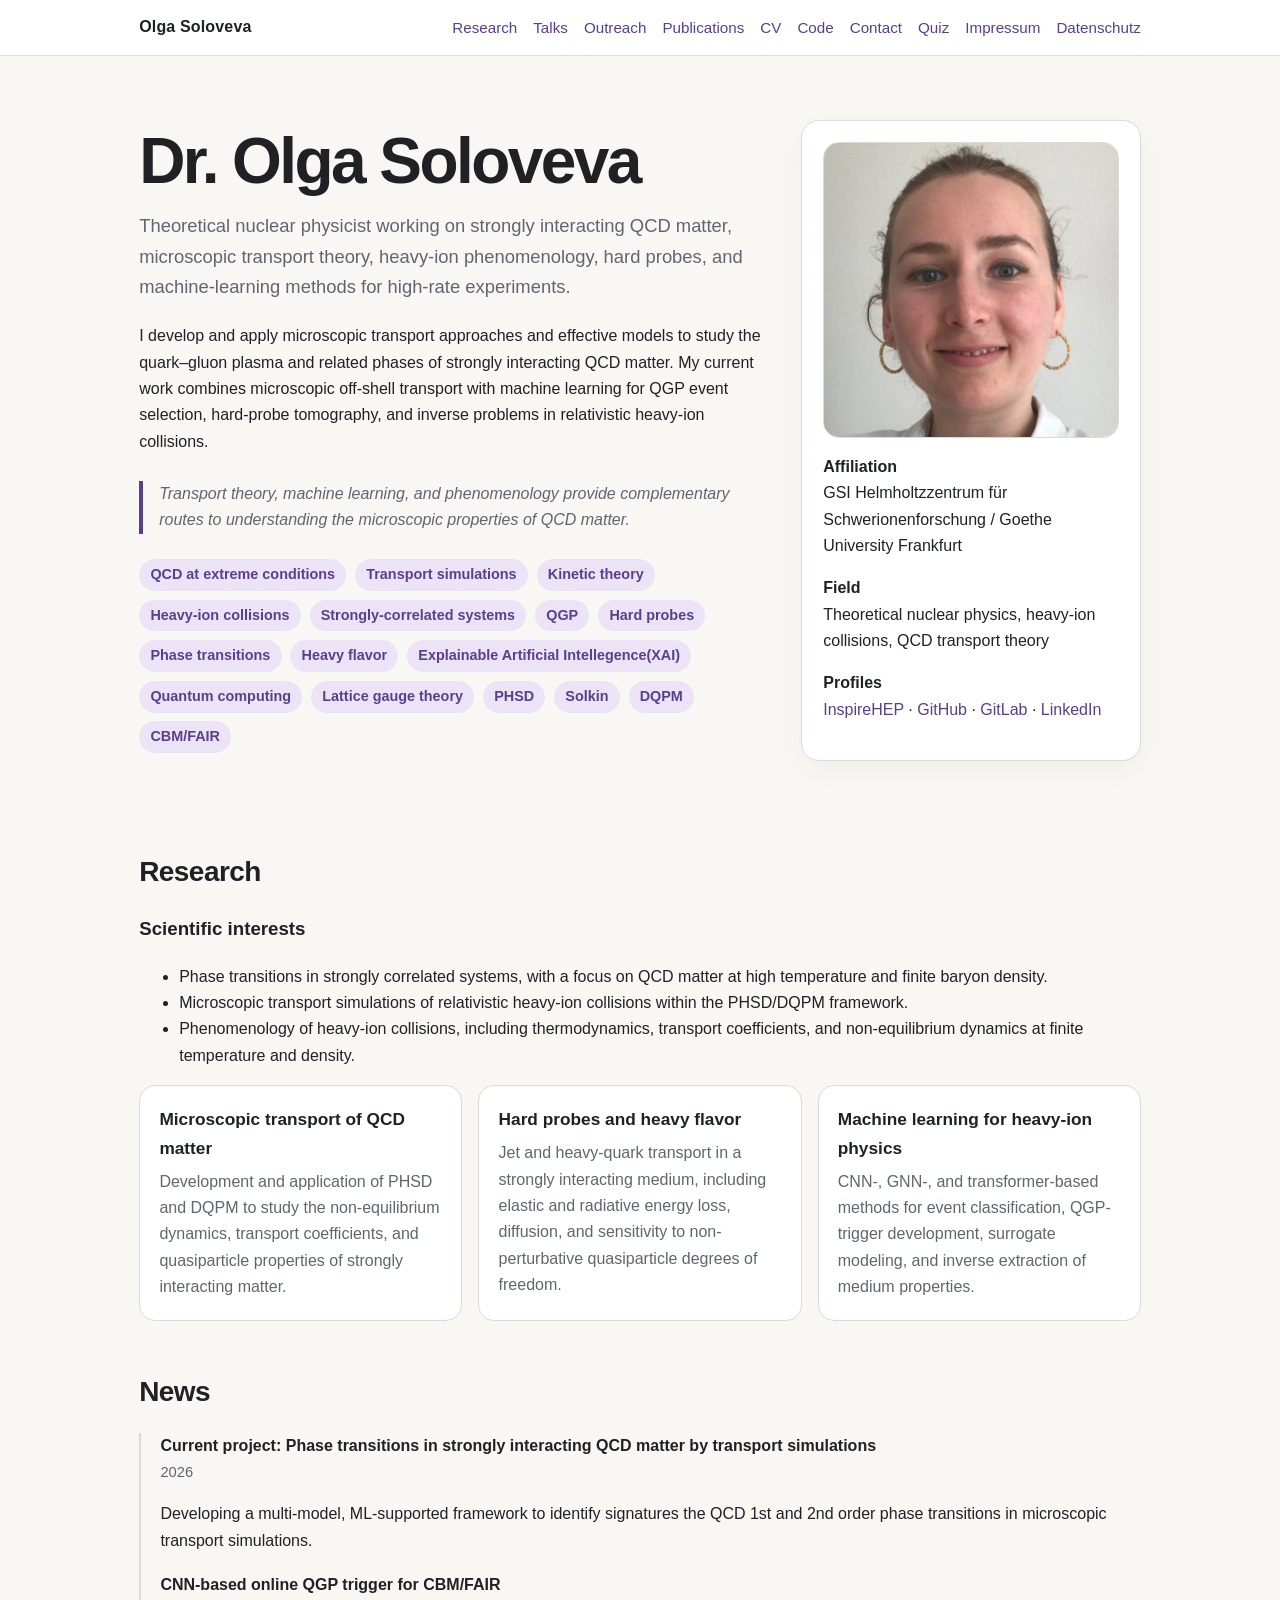
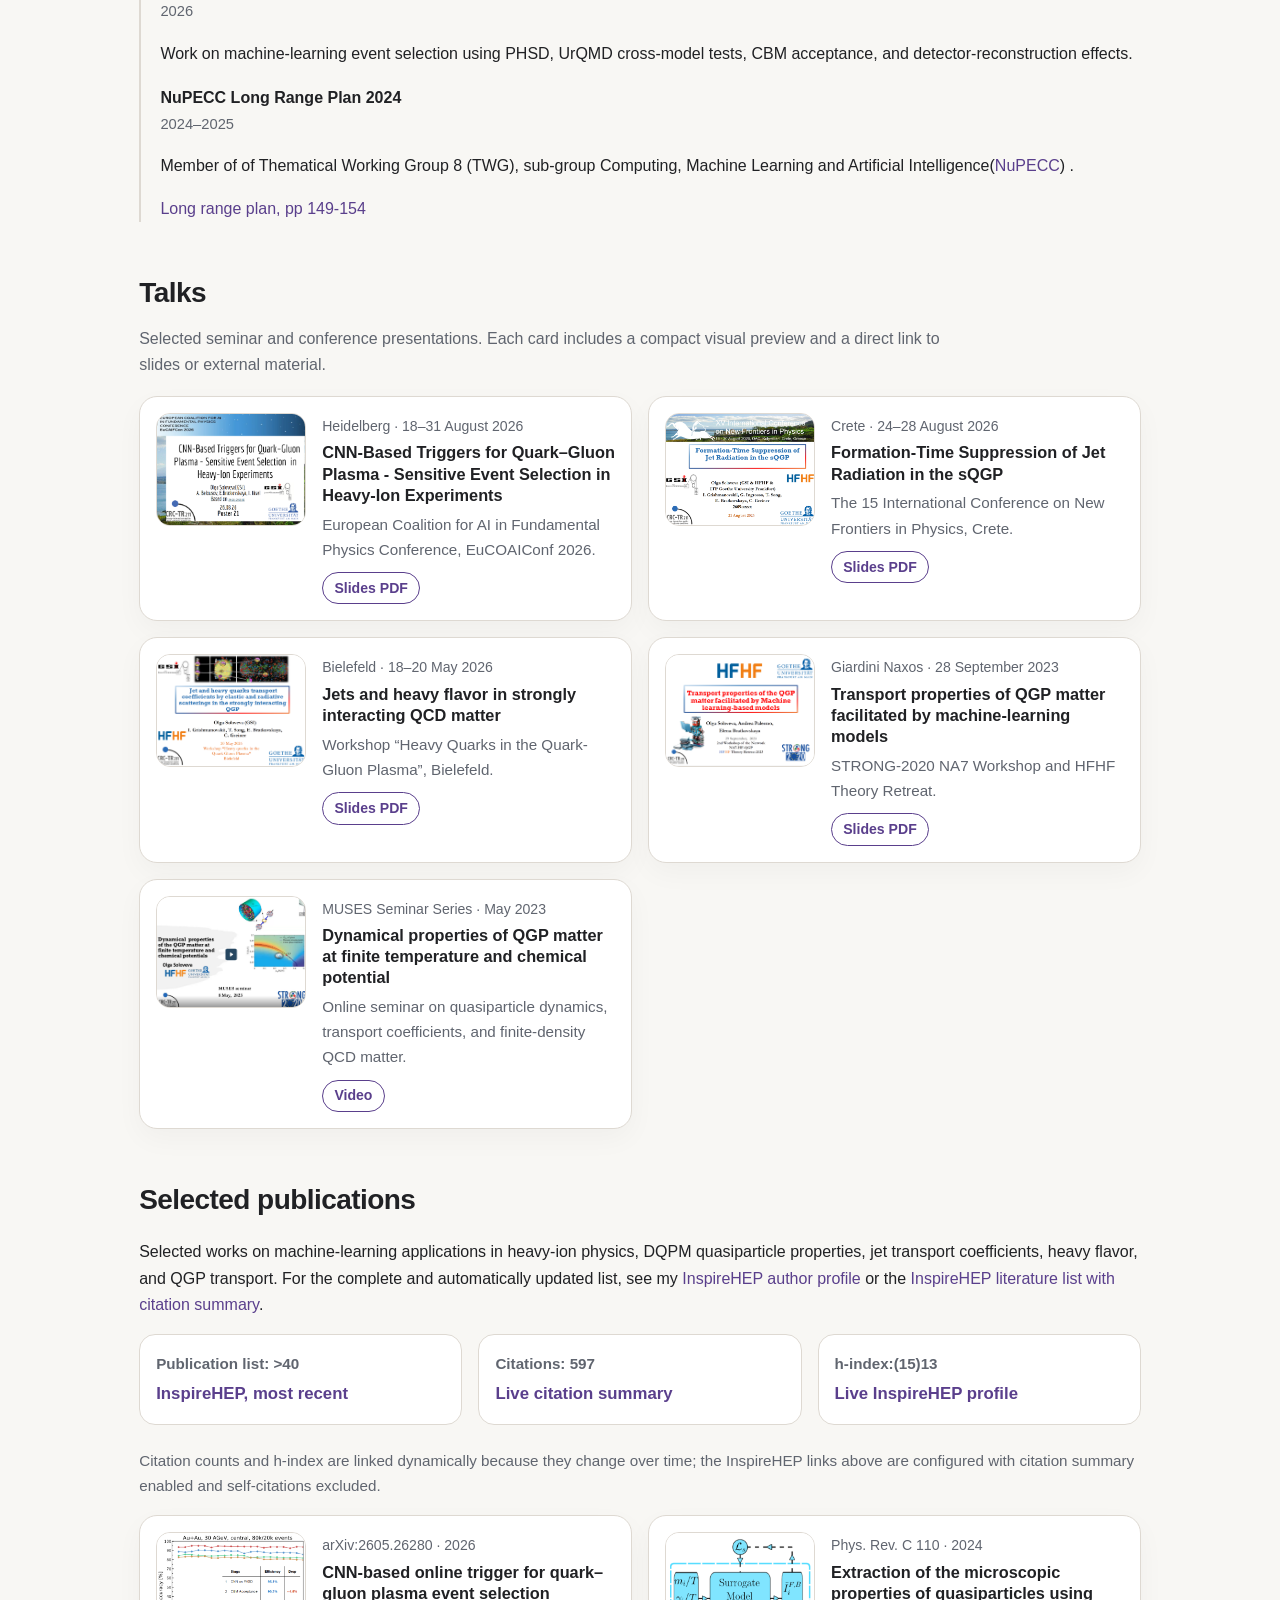
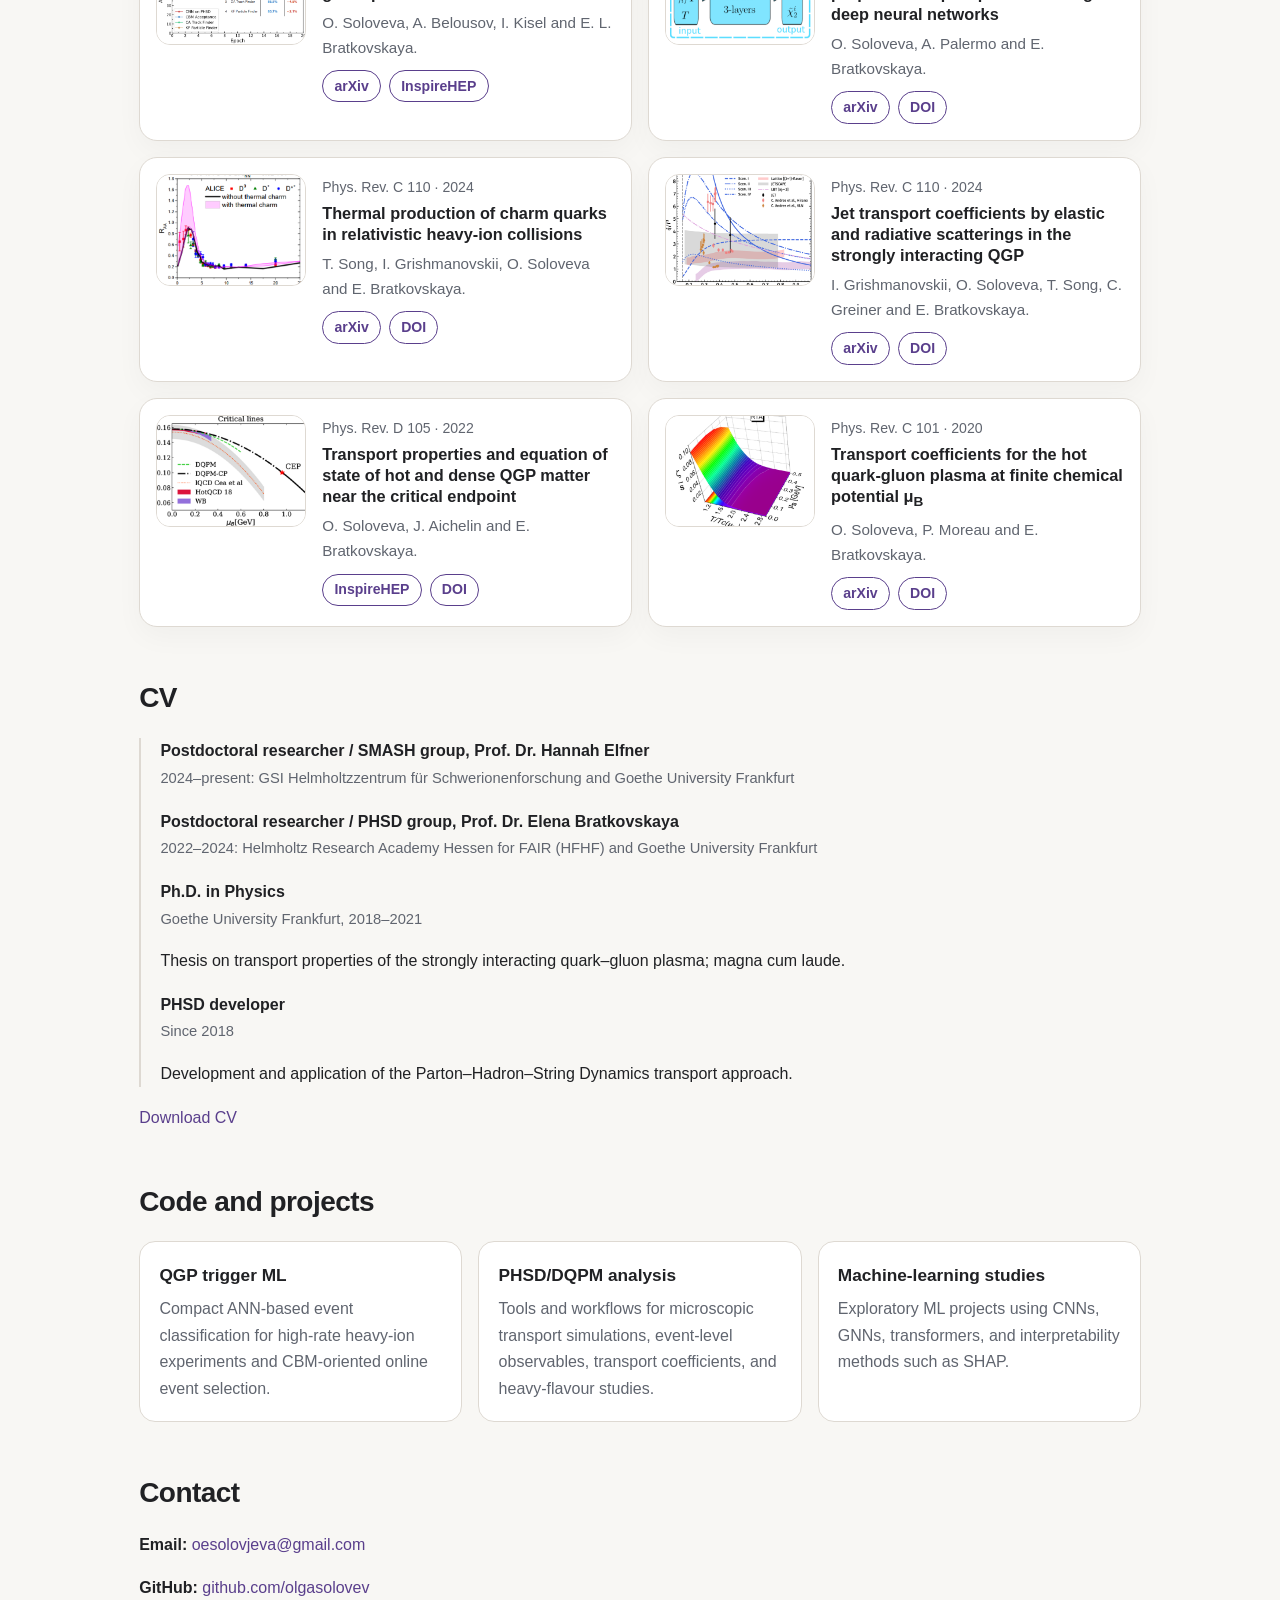
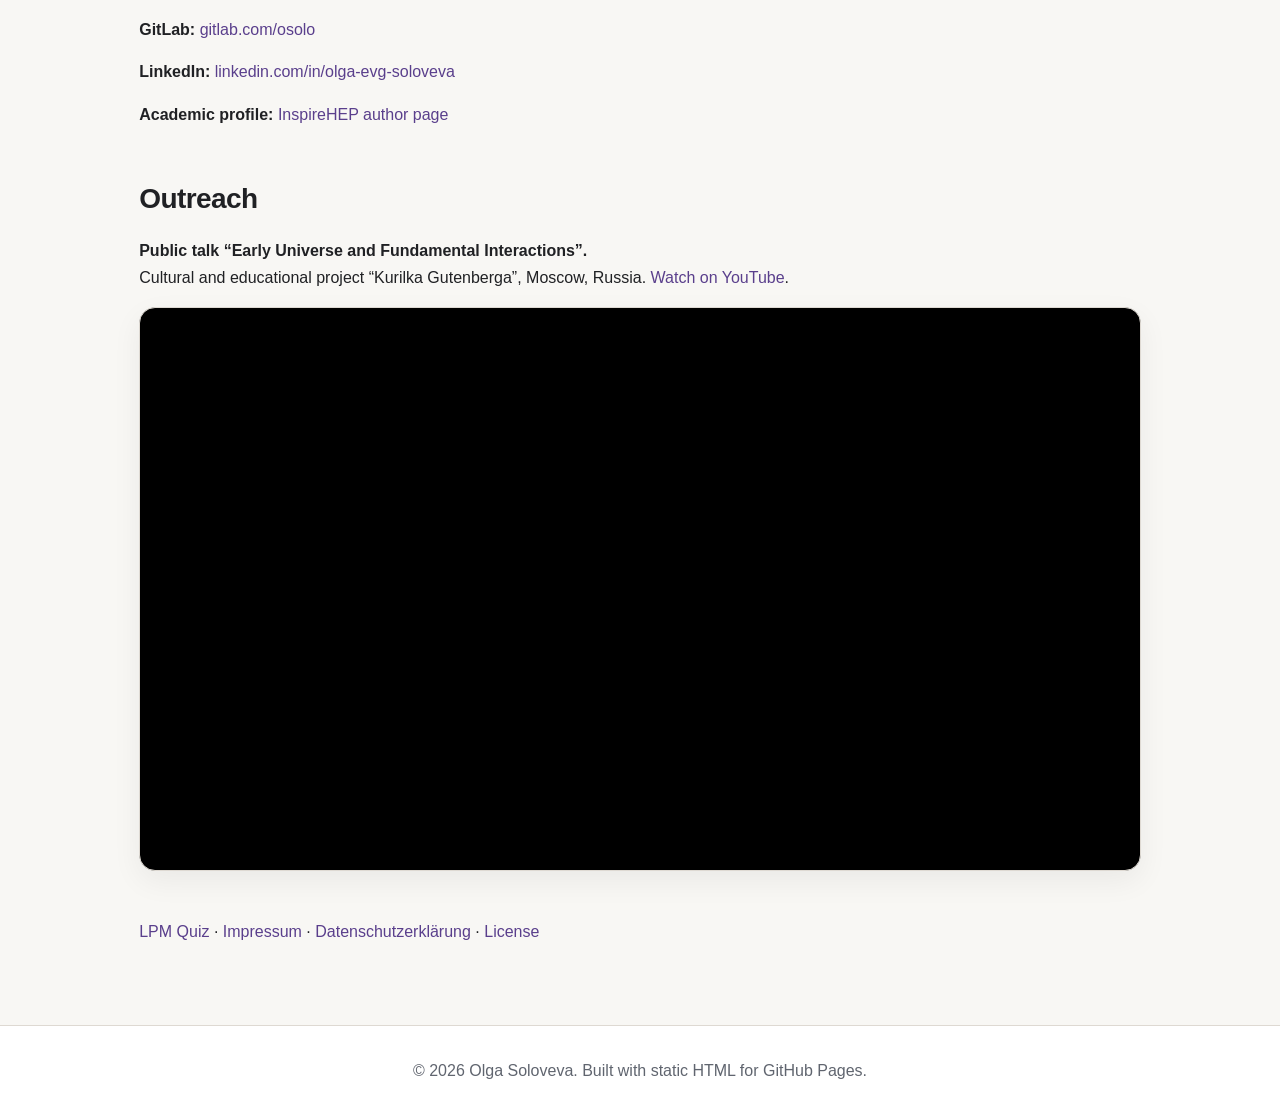
==== index.html @ 98be84c4 "long range pages update" ====
<!DOCTYPE html>
<html lang="en">
<head>
  <meta charset="UTF-8" />
  <meta name="viewport" content="width=device-width, initial-scale=1.0" />
  <meta name="description" content="Personal academic website of Dr. Olga Soloveva, theoretical nuclear physicist working on PHSD, DQPM, QGP transport, hard probes, and machine learning in heavy-ion collisions." />
  <title>Olga Soloveva | Theoretical Nuclear Physics</title>
  
  <!-- Link to external stylesheet -->
  <link rel="stylesheet" href="style.css">
</head>
<body>
  <header>
    <nav>
      <a class="brand" href="#top">Olga Soloveva</a>
      <div class="nav-links">
        <a href="#research">Research</a>
        <a href="#talks">Talks</a>
        <a href="#outreach">Outreach</a>
        <a href="#publications">Publications</a>
        <a href="#cv">CV</a>
        <a href="#code">Code</a>
        <a href="#contact">Contact</a>
        <a href="quiz.html">Quiz</a>
        <a href="impressum.html">Impressum</a>
        <a href="datenschutz.html">Datenschutz</a>
      </div>
    </nav>
  </header>

  <div id="top" class="hero">
    <div>
      <h1>Dr. Olga Soloveva</h1>
      <p class="subtitle">Theoretical nuclear physicist working on strongly interacting QCD matter, microscopic transport theory, heavy-ion phenomenology, hard probes, and machine-learning methods for high-rate experiments.</p>
      <p>I develop and apply microscopic transport approaches and effective models to study the quark–gluon plasma and related phases of strongly interacting QCD matter. My current work combines microscopic off-shell transport with machine learning for QGP event selection, hard-probe tomography, and inverse problems in relativistic heavy-ion collisions.</p>
      <div class="quote">Transport theory, machine learning, and phenomenology provide complementary routes to understanding the microscopic properties of QCD matter.</div>
      <div class="tag-list">
        <span class="tag">QCD at extreme conditions</span>
        <span class="tag">Transport simulations</span>
        <span class="tag">Kinetic theory</span>
        <span class="tag">Heavy-ion collisions</span>
         <span class="tag">Strongly-correlated systems</span>
        <span class="tag">QGP</span>
        <span class="tag">Hard probes</span>
        <span class="tag">Phase transitions</span>
        <span class="tag">Heavy flavor</span>
        <span class="tag">Explainable Artificial Intellegence(XAI)</span>
        <span class="tag">Quantum computing</span>
        <span class="tag">Lattice gauge theory</span>
        <span class="tag">PHSD</span>
        <span class="tag">Solkin</span>        
        <span class="tag">DQPM</span>
        <span class="tag">CBM/FAIR</span>
      </div>
    </div>

    <aside class="profile-card">
      <img class="profile-photo" src="assets/olga.jpeg" alt="Portrait of Olga Soloveva" />
      <p><strong>Affiliation</strong><br />GSI Helmholtzzentrum für Schwerionenforschung / Goethe University Frankfurt</p>
      <p><strong>Field</strong><br />Theoretical nuclear physics, heavy-ion collisions, QCD transport theory</p>
      <p><strong>Profiles</strong><br />
        <a href="https://inspirehep.net/authors/1418758?ui-citation-summary=true&ui-exclude-self-citations=true">InspireHEP</a> ·
        <a href="https://github.com/olgasolovev">GitHub</a> ·
        <a href="https://gitlab.com/osolo">GitLab</a> ·
        <a href="https://www.linkedin.com/in/olga-evg-soloveva/">LinkedIn</a>
      </p>
    </aside>
  </div>

  <main>
    <section id="research">
      <h2>Research</h2>
      <h3>Scientific interests</h3>
      <ul>
        <li>Phase transitions in strongly correlated systems, with a focus on QCD matter at high temperature and finite baryon density.</li>
        <li>Microscopic transport simulations of relativistic heavy-ion collisions within the PHSD/DQPM framework.</li>
        <li>Phenomenology of heavy-ion collisions, including thermodynamics, transport coefficients, and non-equilibrium dynamics at finite temperature and density.</li>
      </ul>
      <div class="grid">
        <article class="card">
          <h3>Microscopic transport of QCD matter</h3>
          <p>Development and application of PHSD and DQPM to study the non-equilibrium dynamics, transport coefficients, and quasiparticle properties of strongly interacting matter.</p>
        </article>
        <article class="card">
          <h3>Hard probes and heavy flavor</h3>
          <p>Jet and heavy-quark transport in a strongly interacting medium, including elastic and radiative energy loss, diffusion, and sensitivity to non-perturbative quasiparticle degrees of freedom.</p>
        </article>
        <article class="card">
          <h3>Machine learning for heavy-ion physics</h3>
          <p>CNN-, GNN-, and transformer-based methods for event classification, QGP-trigger development, surrogate modeling, and inverse extraction of medium properties.</p>
        </article>
      </div>
    </section>

    <section id="news">
      <h2>News</h2>
      <div class="timeline">
        <div class="timeline-item">
          <strong>Current project: Phase transitions in strongly interacting QCD matter by transport simulations</strong>
          <span class="date">2026</span>
          <p>Developing a multi-model, ML-supported framework to identify signatures the QCD 1st and 2nd order phase transitions in microscopic transport simulations.</p>
        </div>
        <div class="timeline-item">
          <strong>CNN-based online QGP trigger for CBM/FAIR</strong>
          <span class="date">2026</span>
          <p>Work on machine-learning event selection using PHSD, UrQMD cross-model tests, CBM acceptance, and detector-reconstruction effects.</p>
        </div>
        <div class="timeline-item">
          <strong>NuPECC Long Range Plan 2024</strong>
          <span class="date">2024–2025</span>
          <p>Member of of Thematical Working Group 8 (TWG), sub-group Computing, Machine
Learning and Artificial Intelligence(<a href="https://nupecc.org/?display=lrp2024/twg8">NuPECC</a>) .</p>
          <span><a href="https://nupecc.org/lrp2024/Documents/nupecc_lrp2024_web.pdf">Long range plan, pp 149-154</a></span>
        </div>
      </div>
    </section>

    <section id="talks">
      <h2>Talks</h2>
      <p class="section-intro">Selected seminar and conference presentations. Each card includes a compact visual preview and a direct link to slides or external material.</p>
      <div class="preview-grid">
          <article class="preview-card">
          <img src="assets/frontpage-Heidelberg2026-Olga.png" alt="Preview graphic for a talk on CNN-based QGP trigger" />
          <div><span class="preview-meta">Heidelberg · 18–31 August 2026</span><h3>CNN-Based Triggers for Quark–Gluon Plasma - Sensitive Event Selection in Heavy-Ion Experiments</h3><p>European Coalition for AI in Fundamental Physics Conference, EuCOAIConf 2026.</p><div class="button-row"><a href="assets/Soloveva_lpmjets_icnfp2026.pdf">Slides PDF</a></div></div>
        </article>
        <article class="preview-card">
          <img src="assets/lpm-icnfp26-crete-aug.png" alt="Preview graphic for a talk on jets and heavy flavor in QCD matter" />
          <div><span class="preview-meta">Crete · 24–28 August 2026</span><h3>Formation-Time Suppression of
Jet Radiation in the sQGP</h3><p>The 15 International Conference on New Frontiers in Physics, Crete.</p><div class="button-row"><a href="assets/Soloveva_lpmjets_icnfp2026.pdf">Slides PDF</a></div></div>
        </article>
        <article class="preview-card">
          <img src="assets/jets-bielefeld26.png" alt="Preview graphic for a talk on jets and heavy flavor in QCD matter" />
          <div><span class="preview-meta">Bielefeld · 18–20 May 2026</span><h3>Jets and heavy flavor in strongly interacting QCD matter</h3><p>Workshop “Heavy Quarks in the Quark-Gluon Plasma”, Bielefeld.</p><div class="button-row"><a href="assets/Soloveva_Jets_Bielefeld_20May2026.pdf">Slides PDF</a></div></div>
        </article>
        <article class="preview-card">
          <img src="assets/hfhf-ml.png" alt="Preview graphic for a talk on machine learning and DQPM transport properties" />
          <div><span class="preview-meta">Giardini Naxos · 28 September 2023</span><h3>Transport properties of QGP matter facilitated by machine-learning models</h3><p>STRONG-2020 NA7 Workshop and HFHF Theory Retreat.</p><div class="button-row"><a href="assets/ML4DQPM_Olga_Soloveva.pdf">Slides PDF</a></div></div>
        </article>
        <article class="preview-card">
          <img src="assets/talk-muses2023.png" alt="Preview graphic for a MUSES seminar on QGP at finite temperature and chemical potential" />
          <div><span class="preview-meta">MUSES Seminar Series · May 2023</span><h3>Dynamical properties of QGP matter at finite temperature and chemical potential</h3><p>Online seminar on quasiparticle dynamics, transport coefficients, and finite-density QCD matter.</p><div class="button-row"><a href="https://cloud.musesframework.io/s/gzMYX5y8MBWXpKQ?dir=/&editing=false&openfile=true">Video</a></div></div>
        </article>
      </div>
    </section>

    <section id="publications">
      <h2>Selected publications</h2>
      <p>Selected works on machine-learning applications in heavy-ion physics, DQPM quasiparticle properties, jet transport coefficients, heavy flavor, and QGP transport. For the complete and automatically updated list, see my <a href="https://inspirehep.net/authors/1418758?ui-citation-summary=true&amp;ui-exclude-self-citations=true">InspireHEP author profile</a> or the <a href="https://inspirehep.net/literature?sort=mostrecent&amp;size=25&amp;page=1&amp;q=author%3A%22Soloveva%2C%20Olga%22%20or%20author%3A%22Soloveva%2C%20O%22%20or%20author%3A%22Solovjeva%2C%20O%22&amp;ui-citation-summary=true&amp;ui-exclude-self-citations=true">InspireHEP literature list with citation summary</a>.</p>
      <div class="metrics-grid" aria-label="Publication metrics">
        <div class="metric">
          <strong>Publication list: >40</strong>
          <span><a href="https://inspirehep.net/literature?sort=mostrecent&amp;size=25&amp;page=1&amp;q=author%3A%22Soloveva%2C%20Olga%22%20or%20author%3A%22Soloveva%2C%20O%22%20or%20author%3A%22Solovjeva%2C%20O%22&amp;ui-citation-summary=true&amp;ui-exclude-self-citations=true">InspireHEP, most recent</a></span>
        </div>
        <div class="metric">
          <strong>Citations: 597</strong>
          <span><a href="https://inspirehep.net/literature?sort=mostrecent&amp;size=25&amp;page=1&amp;q=author%3A%22Soloveva%2C%20Olga%22%20or%20author%3A%22Soloveva%2C%20O%22%20or%20author%3A%22Solovjeva%2C%20O%22&amp;ui-citation-summary=true&amp;ui-exclude-self-citations=true">Live citation summary</a></span>
        </div>
        <div class="metric">
          <strong>h-index:(15)13</strong>
          <span><a href="https://inspirehep.net/literature?sort=mostrecent&amp;size=25&amp;page=1&amp;q=author%3A%22Soloveva%2C%20Olga%22%20or%20author%3A%22Soloveva%2C%20O%22%20or%20author%3A%22Solovjeva%2C%20O%22&amp;ui-citation-summary=true&amp;ui-exclude-self-citations=true">Live InspireHEP profile</a></span>
        </div>
      </div>
      <p class="note">Citation counts and h-index are linked dynamically because they change over time; the InspireHEP links above are configured with citation summary enabled and self-citations excluded.</p>
      <div class="preview-grid" aria-label="Selected publication cards">
        <article class="preview-card"><img src="assets/pub-qgp-trigger.png" alt="Preview graphic for CNN-based online trigger for quark–gluon plasma event selection" /><div><span class="preview-meta">arXiv:2605.26280 · 2026</span><h3>CNN-based online trigger for quark–gluon plasma event selection</h3><p>O. Soloveva, A. Belousov, I. Kisel and E. L. Bratkovskaya.</p><div class="button-row"><a href="https://arxiv.org/abs/2605.26280">arXiv</a><a href="https://inspirehep.net/literature?sort=mostrecent&amp;size=25&amp;page=1&amp;q=author%3A%22Soloveva%2C%20Olga%22%20or%20author%3A%22Soloveva%2C%20O%22%20or%20author%3A%22Solovjeva%2C%20O%22&amp;ui-citation-summary=true&amp;ui-exclude-self-citations=true">InspireHEP</a></div></div></article>
        <article class="preview-card"><img src="assets/pub-ml-dqpm.png" alt="Preview graphic for Extraction of the microscopic properties of quasiparticles using deep neural networks" /><div><span class="preview-meta">Phys. Rev. C 110 · 2024</span><h3>Extraction of the microscopic properties of quasiparticles using deep neural networks</h3><p>O. Soloveva, A. Palermo and E. Bratkovskaya.</p><div class="button-row"><a href="https://arxiv.org/abs/2311.15984">arXiv</a><a href="https://doi.org/10.1103/PhysRevC.110.034908">DOI</a></div></div></article>
        <article class="preview-card"><img src="assets/pub-therm-charm.png" alt="Preview graphic for Thermal production of charm quarks in relativistic heavy-ion collisions" /><div><span class="preview-meta">Phys. Rev. C 110 · 2024</span><h3>Thermal production of charm quarks in relativistic heavy-ion collisions</h3><p>T. Song, I. Grishmanovskii, O. Soloveva and E. Bratkovskaya.</p><div class="button-row"><a href="https://arxiv.org/abs/2404.00425">arXiv</a><a href="https://doi.org/10.1103/PhysRevC.110.034906">DOI</a></div></div></article>
        <article class="preview-card"><img src="assets/pub-jet-transport.png" alt="Preview graphic for Jet transport coefficients by elastic and radiative scatterings in the strongly interacting QGP" /><div><span class="preview-meta">Phys. Rev. C 110 · 2024</span><h3>Jet transport coefficients by elastic and radiative scatterings in the strongly interacting QGP</h3><p>I. Grishmanovskii, O. Soloveva, T. Song, C. Greiner and E. Bratkovskaya.</p><div class="button-row"><a href="https://arxiv.org/abs/2402.04923">arXiv</a><a href="https://doi.org/10.1103/PhysRevC.110.014908">DOI</a></div></div></article>
        <article class="preview-card"><img src="assets/pub-dqpmcp-medium.png" alt="Preview graphic for Transport properties and equation of state of hot and dense QGP matter near the critical endpoint" /><div><span class="preview-meta">Phys. Rev. D 105 · 2022</span><h3>Transport properties and equation of state of hot and dense QGP matter near the critical endpoint</h3><p>O. Soloveva, J. Aichelin and E. Bratkovskaya.</p><div class="button-row"><a href="https://inspirehep.net/literature/1907893">InspireHEP</a><a href="https://doi.org/10.1103/PhysRevD.105.054011">DOI</a></div></div></article>
        <article class="preview-card"><img src="assets/pub-transport-coefficients.png" alt="Preview graphic for Transport coefficients for the hot quark-gluon plasma at finite chemical potential μB" /><div><span class="preview-meta">Phys. Rev. C 101 · 2020</span><h3>Transport coefficients for the hot quark-gluon plasma at finite chemical potential μ<sub>B</sub></h3><p>O. Soloveva, P. Moreau and E. Bratkovskaya.</p><div class="button-row"><a href="https://arxiv.org/abs/1911.08547">arXiv</a><a href="https://doi.org/10.1103/PhysRevC.101.045203">DOI</a></div></div></article>
      </div>
    </section>

    <section id="cv">
      <h2>CV</h2>
      <div class="timeline">
        <div class="timeline-item">
          <strong>Postdoctoral researcher / SMASH group, Prof. Dr. Hannah Elfner</strong>
          <span class="date">2024–present: GSI Helmholtzzentrum für Schwerionenforschung and Goethe University Frankfurt</span>
        </div>
        <div class="timeline-item">
          <strong>Postdoctoral researcher / PHSD group, Prof. Dr. Elena Bratkovskaya</strong>
          <span class="date">2022–2024: Helmholtz Research Academy Hessen for FAIR (HFHF) and Goethe University Frankfurt</span>
        </div>
        <div class="timeline-item">
          <strong>Ph.D. in Physics</strong>
          <span class="date">Goethe University Frankfurt, 2018–2021</span>
          <p>Thesis on transport properties of the strongly interacting quark–gluon plasma; magna cum laude.</p>
        </div>
        <div class="timeline-item">
          <strong>PHSD developer</strong>
          <span class="date">Since 2018</span>
          <p>Development and application of the Parton–Hadron–String Dynamics transport approach.</p>
        </div>
      </div>
      <p><a href="assets/CV_Olga_Soloveva_2026_sep.pdf">Download CV</a></p>
    </section>

    <section id="code">
      <h2>Code and projects</h2>
      <div class="grid">
        <article class="card">
          <h3>QGP trigger ML</h3>
          <p>Compact ANN-based event classification for high-rate heavy-ion experiments and CBM-oriented online event selection.</p>
        </article>
        <article class="card">
          <h3>PHSD/DQPM analysis</h3>
          <p>Tools and workflows for microscopic transport simulations, event-level observables, transport coefficients, and heavy-flavour studies.</p>
        </article>
        <article class="card">
          <h3>Machine-learning studies</h3>
          <p>Exploratory ML projects using CNNs, GNNs, transformers, and interpretability methods such as SHAP.</p>
        </article>
      </div>
    </section>

    <section id="contact">
      <h2>Contact</h2>
      <p><strong>Email:</strong> <a href="mailto:oesolovjeva@gmail.com">oesolovjeva@gmail.com</a></p>
      <p><strong>GitHub:</strong> <a href="https://github.com/olgasolovev">github.com/olgasolovev</a></p>
      <p><strong>GitLab:</strong> <a href="https://gitlab.com/osolo">gitlab.com/osolo</a></p>
      <p><strong>LinkedIn:</strong> <a href="https://www.linkedin.com/in/olga-evg-soloveva/">linkedin.com/in/olga-evg-soloveva</a></p>
      <p><strong>Academic profile:</strong> <a href="https://inspirehep.net/authors/1418758?ui-citation-summary=true&amp;ui-exclude-self-citations=true">InspireHEP author page</a></p>
    </section>

    <section id="outreach">
      <h2>Outreach</h2>
      <p><strong>Public talk “Early Universe and Fundamental Interactions”.</strong><br />
        Cultural and educational project “Kurilka Gutenberga”, Moscow, Russia.
        <a href="https://www.youtube.com/watch?v=TEUe_cgZ-Y0">Watch on YouTube</a>.
      </p>
      <div class="video-wrapper">
        <iframe
          src="https://www.youtube.com/embed/TEUe_cgZ-Y0"
          title="Early Universe and Fundamental Interactions — public talk by Olga Soloveva"
          allow="accelerometer; autoplay; clipboard-write; encrypted-media; gyroscope; picture-in-picture; web-share"
          allowfullscreen>
        </iframe>
      </div>
    </section>

    <p><a href="quiz.html">LPM Quiz</a> · <a href="impressum.html">Impressum</a> · <a href="datenschutz.html">Datenschutzerklärung</a> · <a href="datenschutz.html#license">License</a></p>
  </main>

  <footer>
    © <span id="year"></span> Olga Soloveva. Built with static HTML for GitHub Pages.
  </footer>

  <script>
    document.getElementById('year').textContent = new Date().getFullYear();
  </script>
</body>
</html>
---- style.css ----
:root {
  --bg: #f8f7f4;
  --panel: #ffffff;
  --text: #202124;
  --muted: #60656f;
  --accent: #5a3f8c;
  --accent-soft: #ebe4f7;
  --line: #ded9d2;
  --max: 1040px;
}

* {
  box-sizing: border-box;
}

body {
  margin: 0;
  font-family: -apple-system, BlinkMacSystemFont, "Segoe UI", Roboto, Helvetica, Arial, sans-serif;
  background: var(--bg);
  color: var(--text);
  line-height: 1.65;
}

a {
  color: var(--accent);
  text-decoration: none;
}

a:hover {
  text-decoration: underline;
}

header {
  background: var(--panel);
  border-bottom: 1px solid var(--line);
  position: sticky;
  top: 0;
  z-index: 10;
}

nav {
  max-width: var(--max);
  margin: 0 auto;
  padding: 0.9rem 1.2rem;
  display: flex;
  justify-content: space-between;
  align-items: center;
  gap: 1rem;
}

.brand {
  font-weight: 700;
  letter-spacing: 0.01em;
  color: var(--text);
}

.nav-links {
  display: flex;
  gap: 1rem;
  flex-wrap: wrap;
  font-size: 0.95rem;
}

.hero {
  max-width: var(--max);
  margin: 0 auto;
  padding: 4rem 1.2rem 2.5rem;
  display: grid;
  grid-template-columns: 1.3fr 0.7fr;
  gap: 2rem;
  align-items: center;
}

.hero h1 {
  font-size: clamp(2.2rem, 6vw, 4rem);
  line-height: 1.05;
  margin: 0 0 1rem;
  letter-spacing: -0.04em;
}

.subtitle {
  color: var(--muted);
  font-size: 1.15rem;
  margin: 0 0 1.3rem;
  max-width: 760px;
}

.quote {
  border-left: 4px solid var(--accent);
  padding-left: 1rem;
  color: var(--muted);
  font-style: italic;
  margin: 1.6rem 0;
}

.profile-card {
  background: var(--panel);
  border: 1px solid var(--line);
  border-radius: 18px;
  padding: 1.3rem;
  box-shadow: 0 10px 30px rgba(0,0,0,0.04);
}

.profile-photo {
  width: 100%;
  aspect-ratio: 1 / 1;
  object-fit: cover;
  object-position: center;
  border-radius: 16px;
  border: 1px solid var(--line);
  margin-bottom: 1rem;
  display: block;
  background: var(--accent-soft);
}

.photo-note {
  color: var(--muted);
  font-size: 0.85rem;
  margin-top: -0.4rem;
  margin-bottom: 1rem;
}

main {
  max-width: var(--max);
  margin: 0 auto;
  padding: 0 1.2rem 4rem;
}

section {
  margin: 3rem 0;
}

h2 {
  font-size: 1.75rem;
  margin-bottom: 1rem;
  letter-spacing: -0.02em;
}

.grid {
  display: grid;
  grid-template-columns: repeat(3, 1fr);
  gap: 1rem;
}

.card {
  background: var(--panel);
  border: 1px solid var(--line);
  border-radius: 16px;
  padding: 1.2rem;
  min-height: 100%;
}

.card h3 {
  margin: 0 0 0.4rem;
  font-size: 1.08rem;
}

.card p {
  margin: 0;
  color: var(--muted);
}

.timeline {
  border-left: 2px solid var(--line);
  padding-left: 1.2rem;
}

.timeline-item {
  margin: 1.1rem 0;
}

.timeline-item strong {
  display: block;
}

.date {
  color: var(--muted);
  font-size: 0.92rem;
}

.pub-list {
  padding-left: 1.2rem;
}

.pub-list li {
  margin-bottom: 0.9rem;
}

.pub-links {
  display: inline-flex;
  flex-wrap: wrap;
  gap: 0.55rem;
  margin-top: 0.25rem;
  font-size: 0.92rem;
}

.pub-links a {
  font-weight: 600;
}

.metrics-grid {
  display: grid;
  grid-template-columns: repeat(3, minmax(0, 1fr));
  gap: 1rem;
  margin: 1rem 0 1.4rem;
}

.metric {
  background: var(--panel);
  border: 1px solid var(--line);
  border-radius: 16px;
  padding: 1rem;
}

.metric strong {
  display: block;
  font-size: 0.95rem;
  color: var(--muted);
  margin-bottom: 0.25rem;
}

.metric span {
  display: block;
  font-size: 1.05rem;
  font-weight: 700;
}

.video-wrapper {
  position: relative;
  width: 100%;
  aspect-ratio: 16 / 9;
  overflow: hidden;
  border-radius: 16px;
  border: 1px solid var(--line);
  background: #000;
  margin-top: 1rem;
  box-shadow: 0 10px 30px rgba(0,0,0,0.06);
}

.video-wrapper iframe {
  position: absolute;
  inset: 0;
  width: 100%;
  height: 100%;
  border: 0;
}

.note {
  color: var(--muted);
  font-size: 0.95rem;
}

.tag-list {
  display: flex;
  flex-wrap: wrap;
  gap: 0.55rem;
  margin-top: 0.8rem;
}

.tag {
  background: var(--accent-soft);
  color: var(--accent);
  border-radius: 999px;
  padding: 0.25rem 0.7rem;
  font-size: 0.9rem;
  font-weight: 600;
}

footer {
  border-top: 1px solid var(--line);
  padding: 2rem 1.2rem;
  color: var(--muted);
  text-align: center;
  background: var(--panel);
}

.section-intro {
  color: var(--muted);
  max-width: 820px;
  margin-top: -0.4rem;
}

.preview-grid {
  display: grid;
  grid-template-columns: repeat(2, minmax(0, 1fr));
  gap: 1rem;
  margin-top: 1.1rem;
}

.preview-card {
  display: grid;
  grid-template-columns: 150px 1fr;
  gap: 1rem;
  background: var(--panel);
  border: 1px solid var(--line);
  border-radius: 18px;
  padding: 1rem;
  min-height: 100%;
  box-shadow: 0 10px 28px rgba(0,0,0,0.035);
}

.preview-card img {
  width: 100%;
  aspect-ratio: 4 / 3;
  object-fit: cover;
  border-radius: 14px;
  border: 1px solid var(--line);
  background: var(--accent-soft);
}

.preview-card h3 {
  margin: 0 0 0.35rem;
  font-size: 1.02rem;
  line-height: 1.3;
}

.preview-card p {
  margin: 0.3rem 0;
  color: var(--muted);
  font-size: 0.95rem;
}

.preview-meta {
  display: inline-block;
  color: var(--muted);
  font-size: 0.88rem;
  margin-bottom: 0.25rem;
}

.button-row {
  display: flex;
  flex-wrap: wrap;
  gap: 0.5rem;
  margin-top: 0.65rem;
}

.button-row a, .button {
  display: inline-block;
  border: 1px solid var(--accent);
  color: var(--accent);
  background: #fff;
  border-radius: 999px;
  padding: 0.22rem 0.7rem;
  font-weight: 650;
  font-size: 0.88rem;
}

.button-row a:hover, .button:hover {
  background: var(--accent-soft);
  text-decoration: none;
}

.legal-page {
  max-width: 840px;
  margin: 0 auto;
  padding: 3rem 1.2rem 4rem;
}

.legal-page h1 {
  font-size: clamp(2rem, 5vw, 3rem);
  line-height: 1.08;
  margin: 0 0 1rem;
  letter-spacing: -0.035em;
}

.legal-box {
  background: var(--panel);
  border: 1px solid var(--line);
  border-radius: 18px;
  padding: 1.35rem;
  margin: 1rem 0;
}

.legal-box h2 {
  margin-top: 0;
}

/* --- Interactive Quiz Styles --- */
.quiz-container {
  background: var(--panel);
  padding: 2rem;
  border-radius: 18px;
  border: 1px solid var(--line);
  margin-top: 3rem;
  box-shadow: 0 10px 30px rgba(0,0,0,0.04);
}

.quiz-container h3.quiz-title {
  text-align: center;
  color: var(--accent);
  border-bottom: 2px solid var(--accent-soft);
  padding-bottom: 15px;
  margin-top: 0;
  font-size: 1.5rem;
}

.question {
  margin-bottom: 1.5rem;
}

.question h4 {
  margin-bottom: 0.8rem;
  font-size: 1.1rem;
  color: var(--text);
}

.options {
  display: flex;
  flex-direction: column;
  gap: 0.5rem;
}

.option-label {
  display: block;
  cursor: pointer;
  padding: 0.8rem 1rem;
  background: var(--bg);
  border: 1px solid var(--line);
  border-radius: 12px;
  transition: background 0.2s, border-color 0.2s;
  font-size: 0.95rem;
}

.option-label:hover {
  background: var(--accent-soft);
  border-color: var(--accent);
}

.option-label input {
  margin-right: 0.5rem;
}

#submit-quiz {
  display: block;
  width: 100%;
  padding: 1rem;
  background-color: var(--accent);
  color: #fff;
  border: none;
  border-radius: 999px;
  font-size: 1.05rem;
  font-weight: 600;
  cursor: pointer;
  margin-top: 1.5rem;
  transition: opacity 0.2s;
}

#submit-quiz:hover {
  opacity: 0.9;
}

#quiz-results {
  margin-top: 1.5rem;
  padding: 1.5rem;
  background: var(--accent-soft);
  border: 1px solid var(--accent);
  border-radius: 12px;
  display: none;
  font-size: 1.1rem;
  font-weight: 700;
  text-align: center;
  color: var(--accent);
}

.correct-answer {
  color: #27ae60;
  font-weight: 600;
  margin-top: 0.5rem;
  font-size: 0.9rem;
}

@media (max-width: 780px) {
  nav, .nav-links {
    align-items: flex-start;
  }

  nav {
    flex-direction: column;
  }

  .hero {
    grid-template-columns: 1fr;
    padding-top: 2.6rem;
  }

  .grid, .metrics-grid, .preview-grid {
    grid-template-columns: 1fr;
  }

  .preview-card {
    grid-template-columns: 1fr;
  }
}
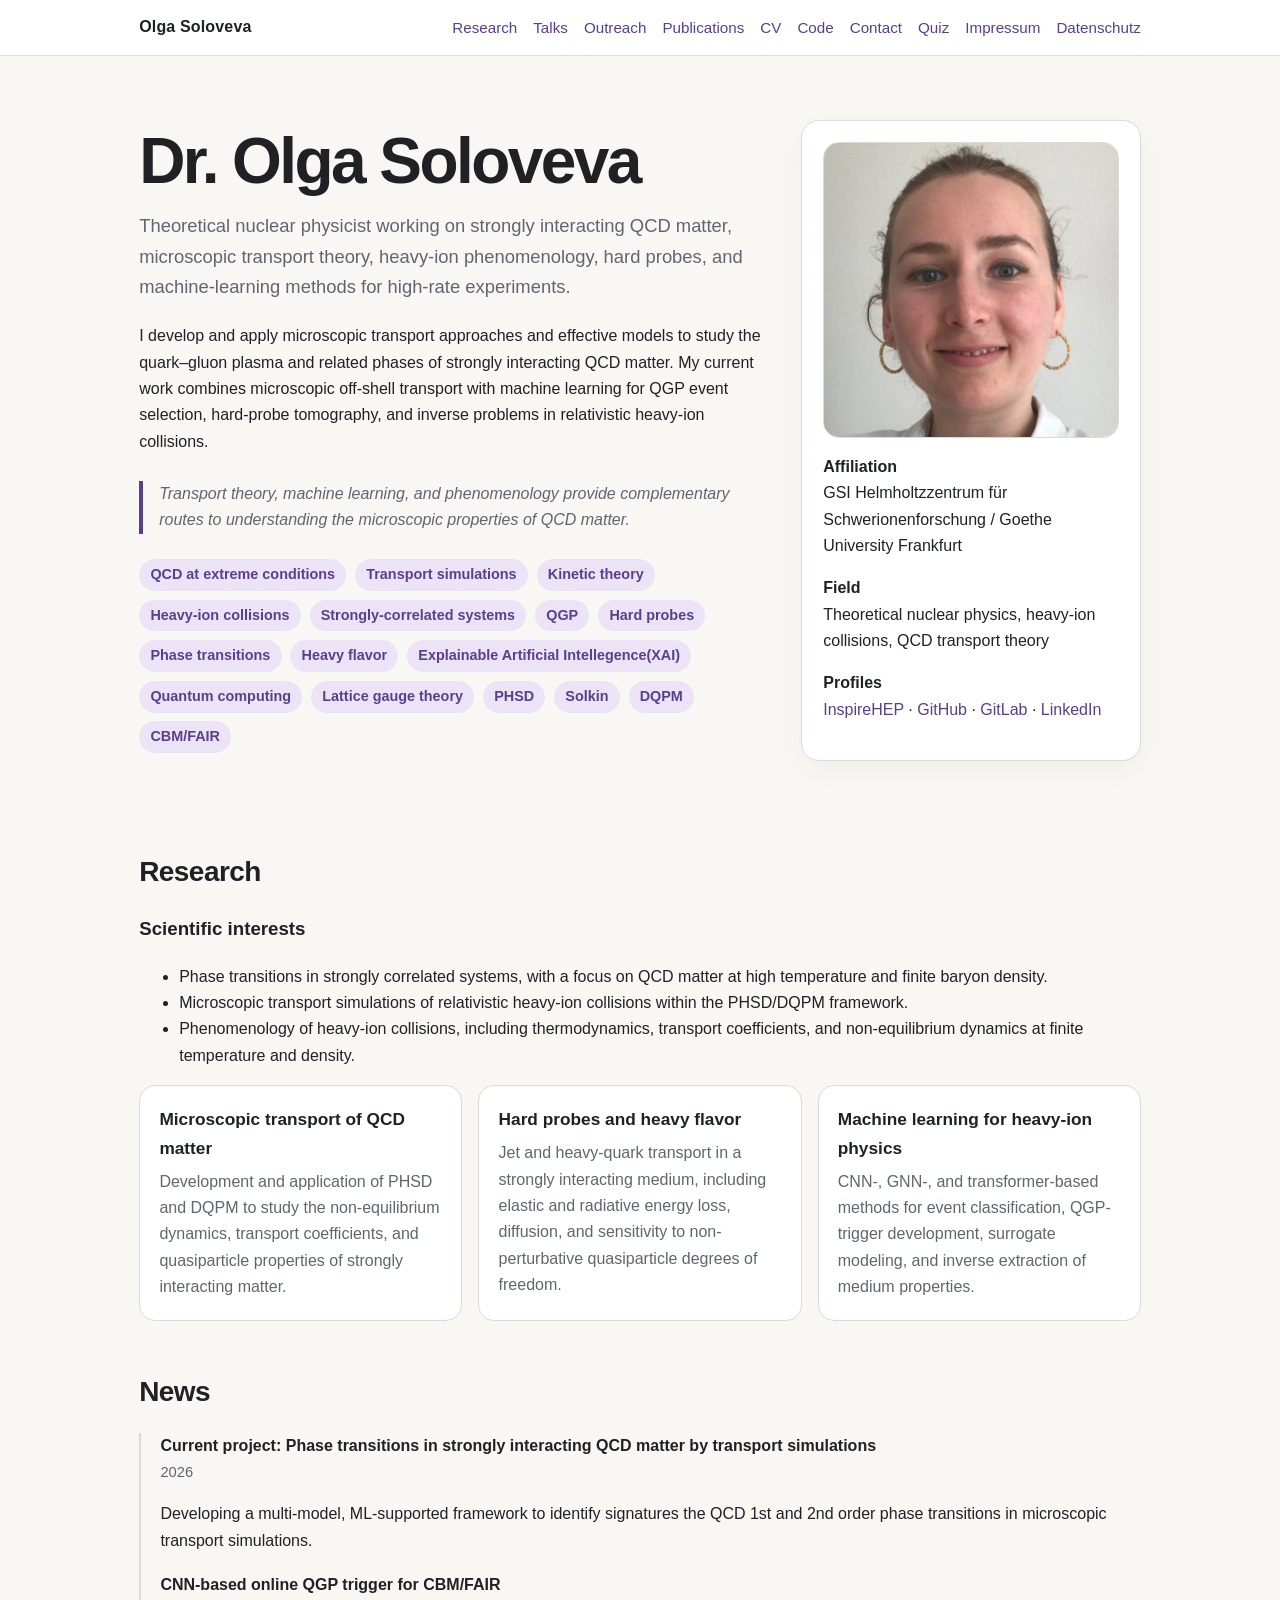
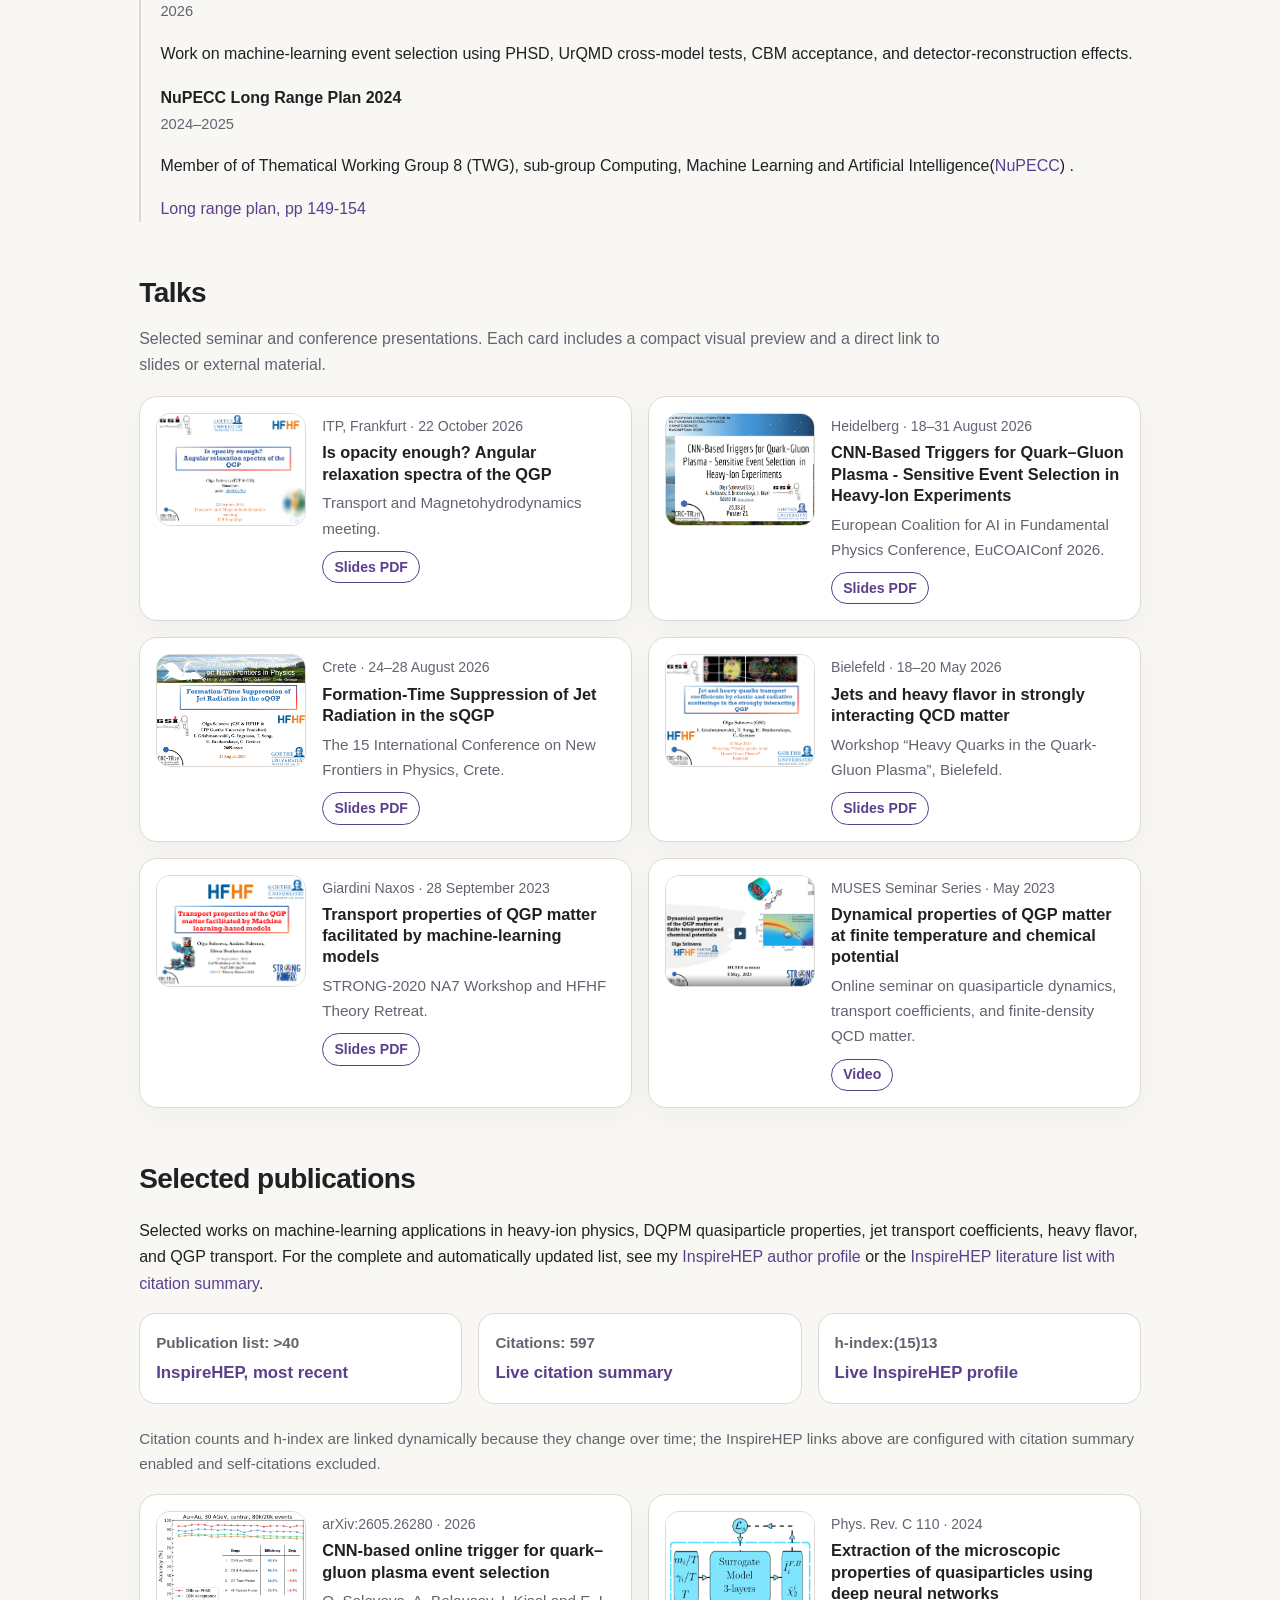
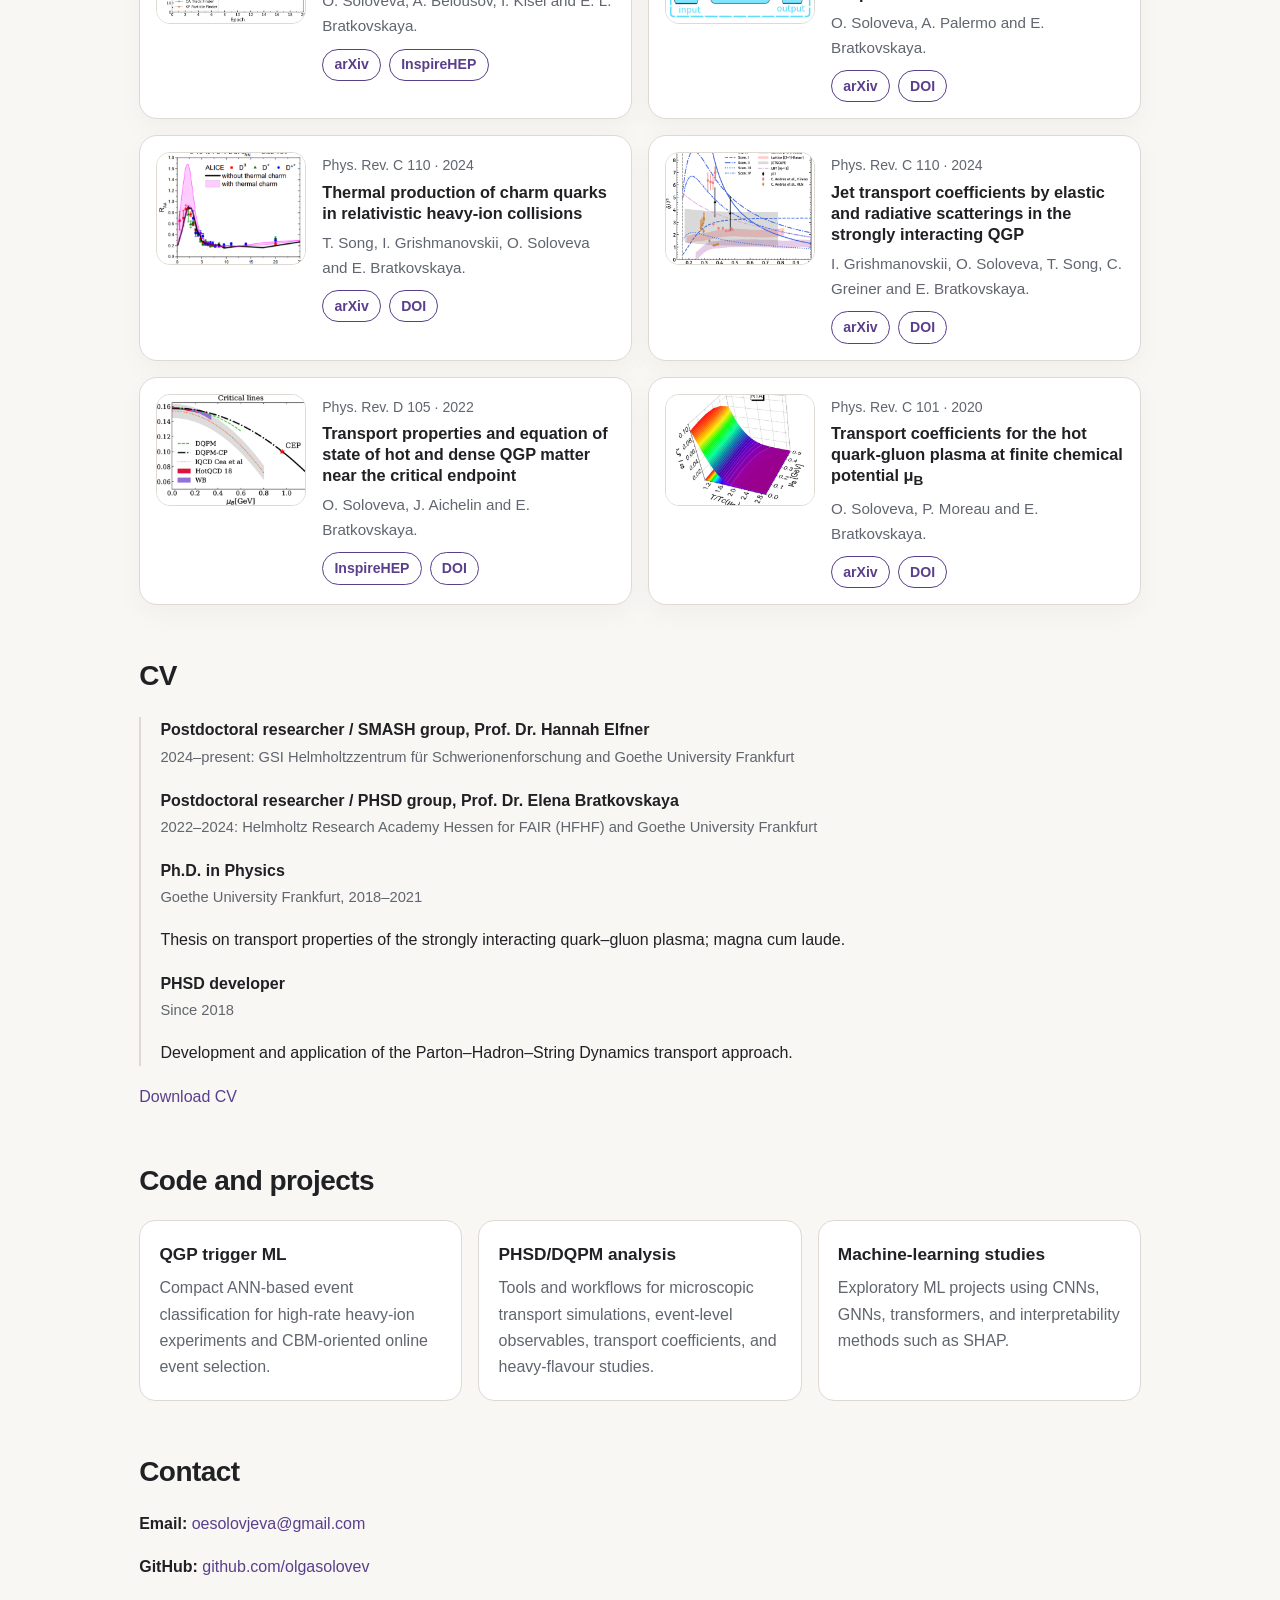
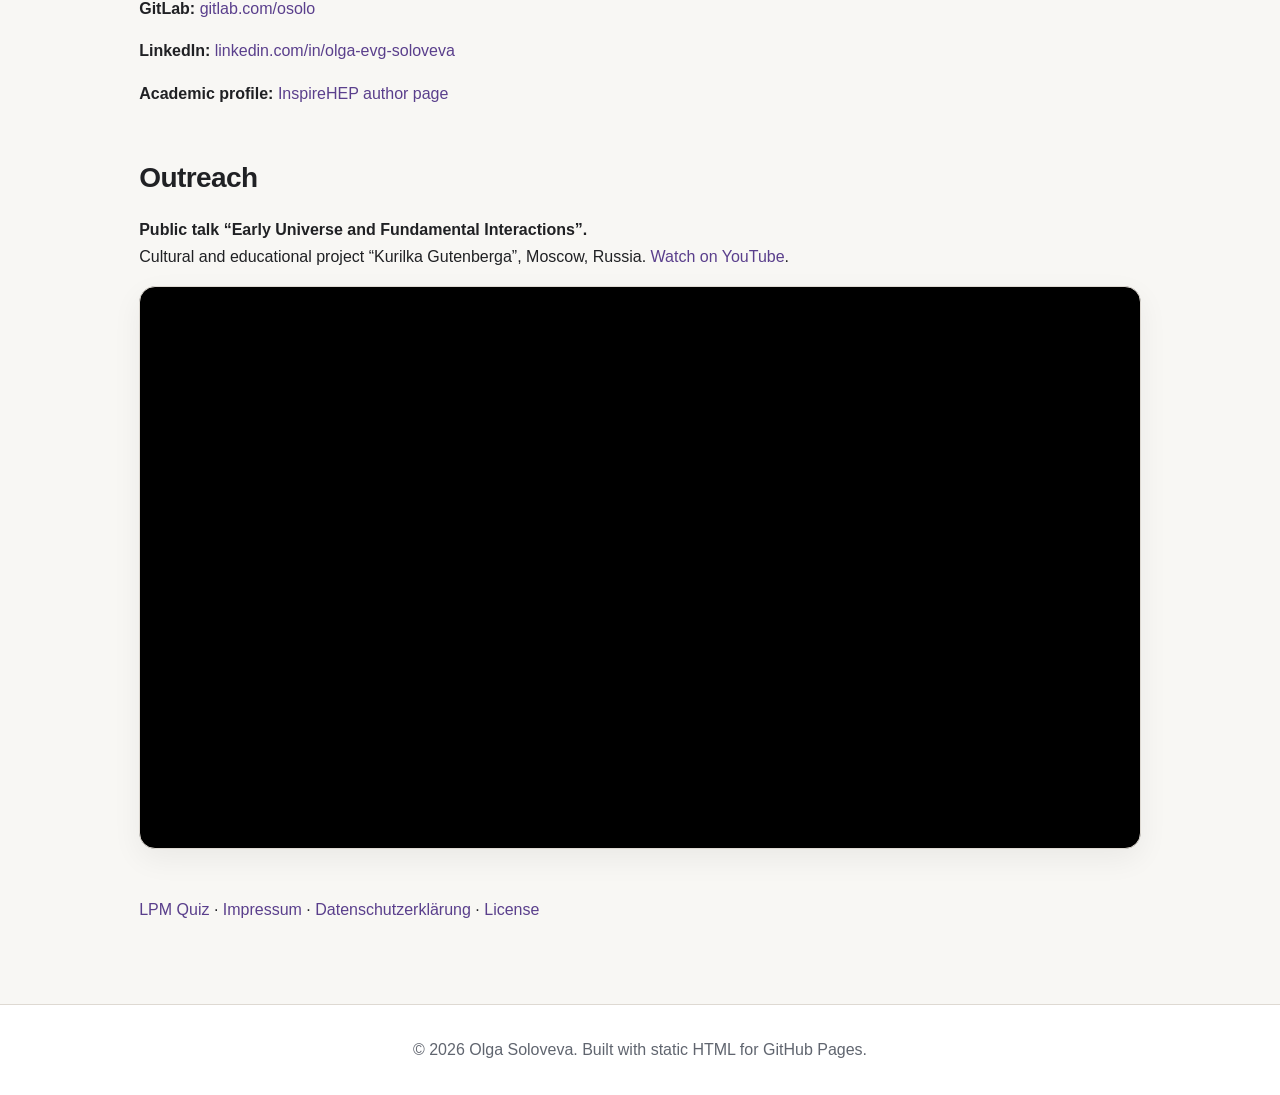
==== commit 0cc5d6f7: "transport seminar talk" ====
--- a/index.html
+++ b/index.html
@@ -119,6 +119,10 @@
       <h2>Talks</h2>
       <p class="section-intro">Selected seminar and conference presentations. Each card includes a compact visual preview and a direct link to slides or external material.</p>
       <div class="preview-grid">
+        <article class="preview-card">
+          <img src="assets/frontpage-transport-frankfurt26.png" alt="Preview graphic for a talk on opacity in Frankfurt" />
+          <div><span class="preview-meta">ITP, Frankfurt · 22 October 2026</span><h3> Is opacity enough? Angular relaxation spectra of the QGP</h3><p>Transport and Magnetohydrodynamics meeting.</p><div class="button-row"><a href="assets/Soloveva_talk_opacity_22oct_frankfurt-v6.pdf">Slides PDF</a></div></div>
+        </article>
           <article class="preview-card">
           <img src="assets/frontpage-Heidelberg2026-Olga.png" alt="Preview graphic for a talk on CNN-based QGP trigger" />
           <div><span class="preview-meta">Heidelberg · 18–31 August 2026</span><h3>CNN-Based Triggers for Quark–Gluon Plasma - Sensitive Event Selection in Heavy-Ion Experiments</h3><p>European Coalition for AI in Fundamental Physics Conference, EuCOAIConf 2026.</p><div class="button-row"><a href="assets/Soloveva_lpmjets_icnfp2026.pdf">Slides PDF</a></div></div>
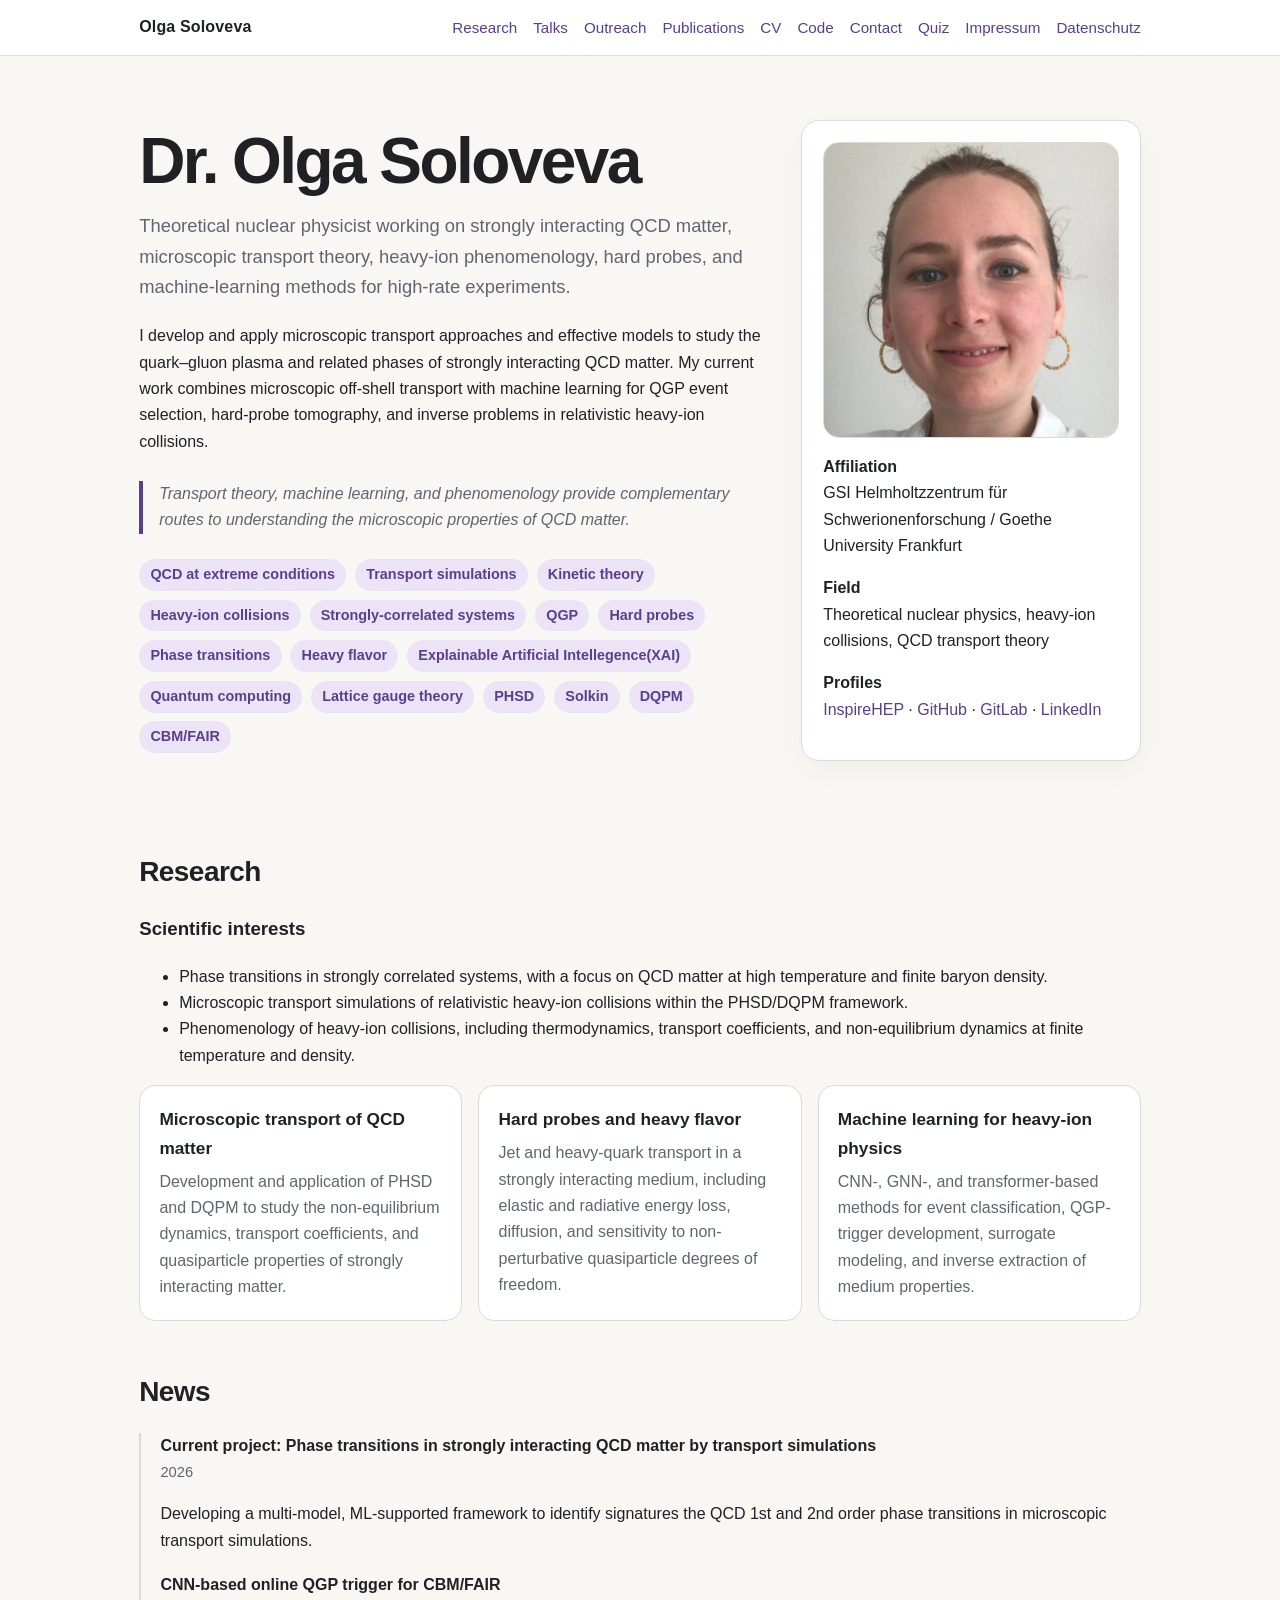
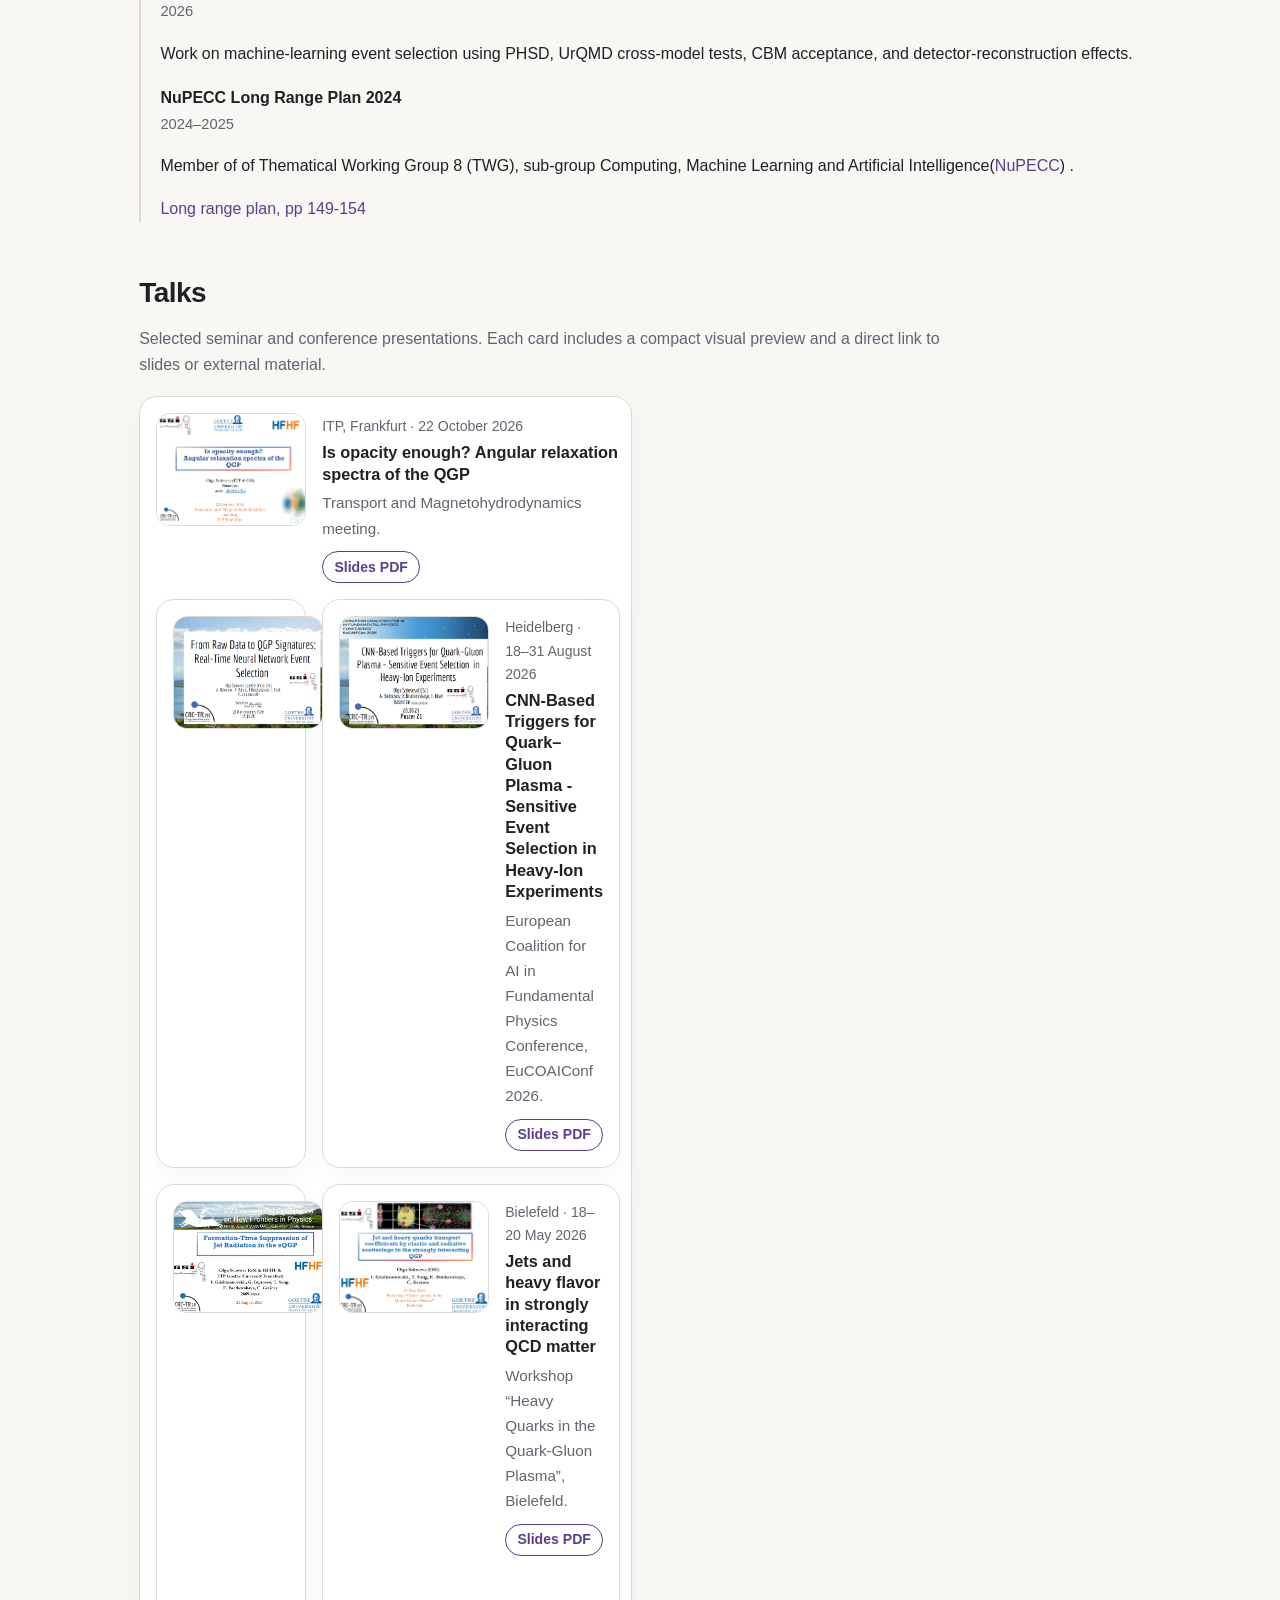
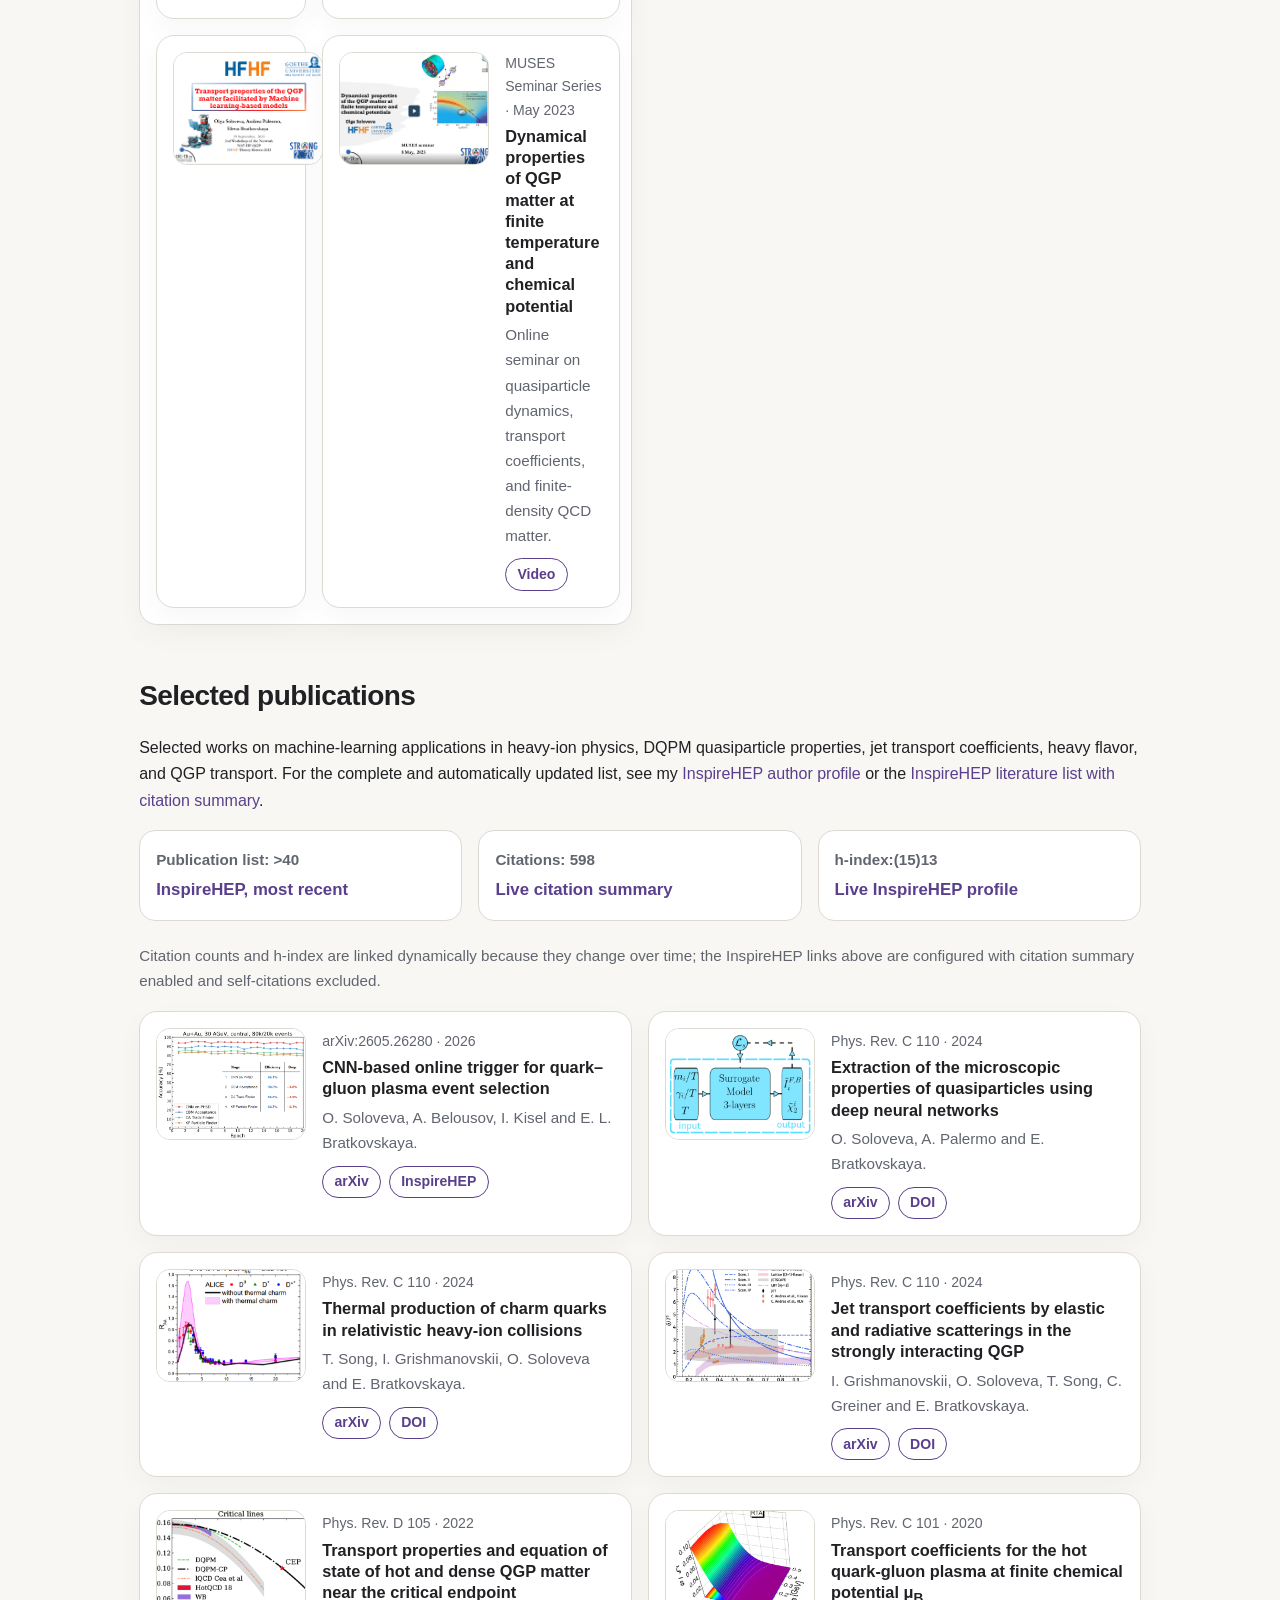
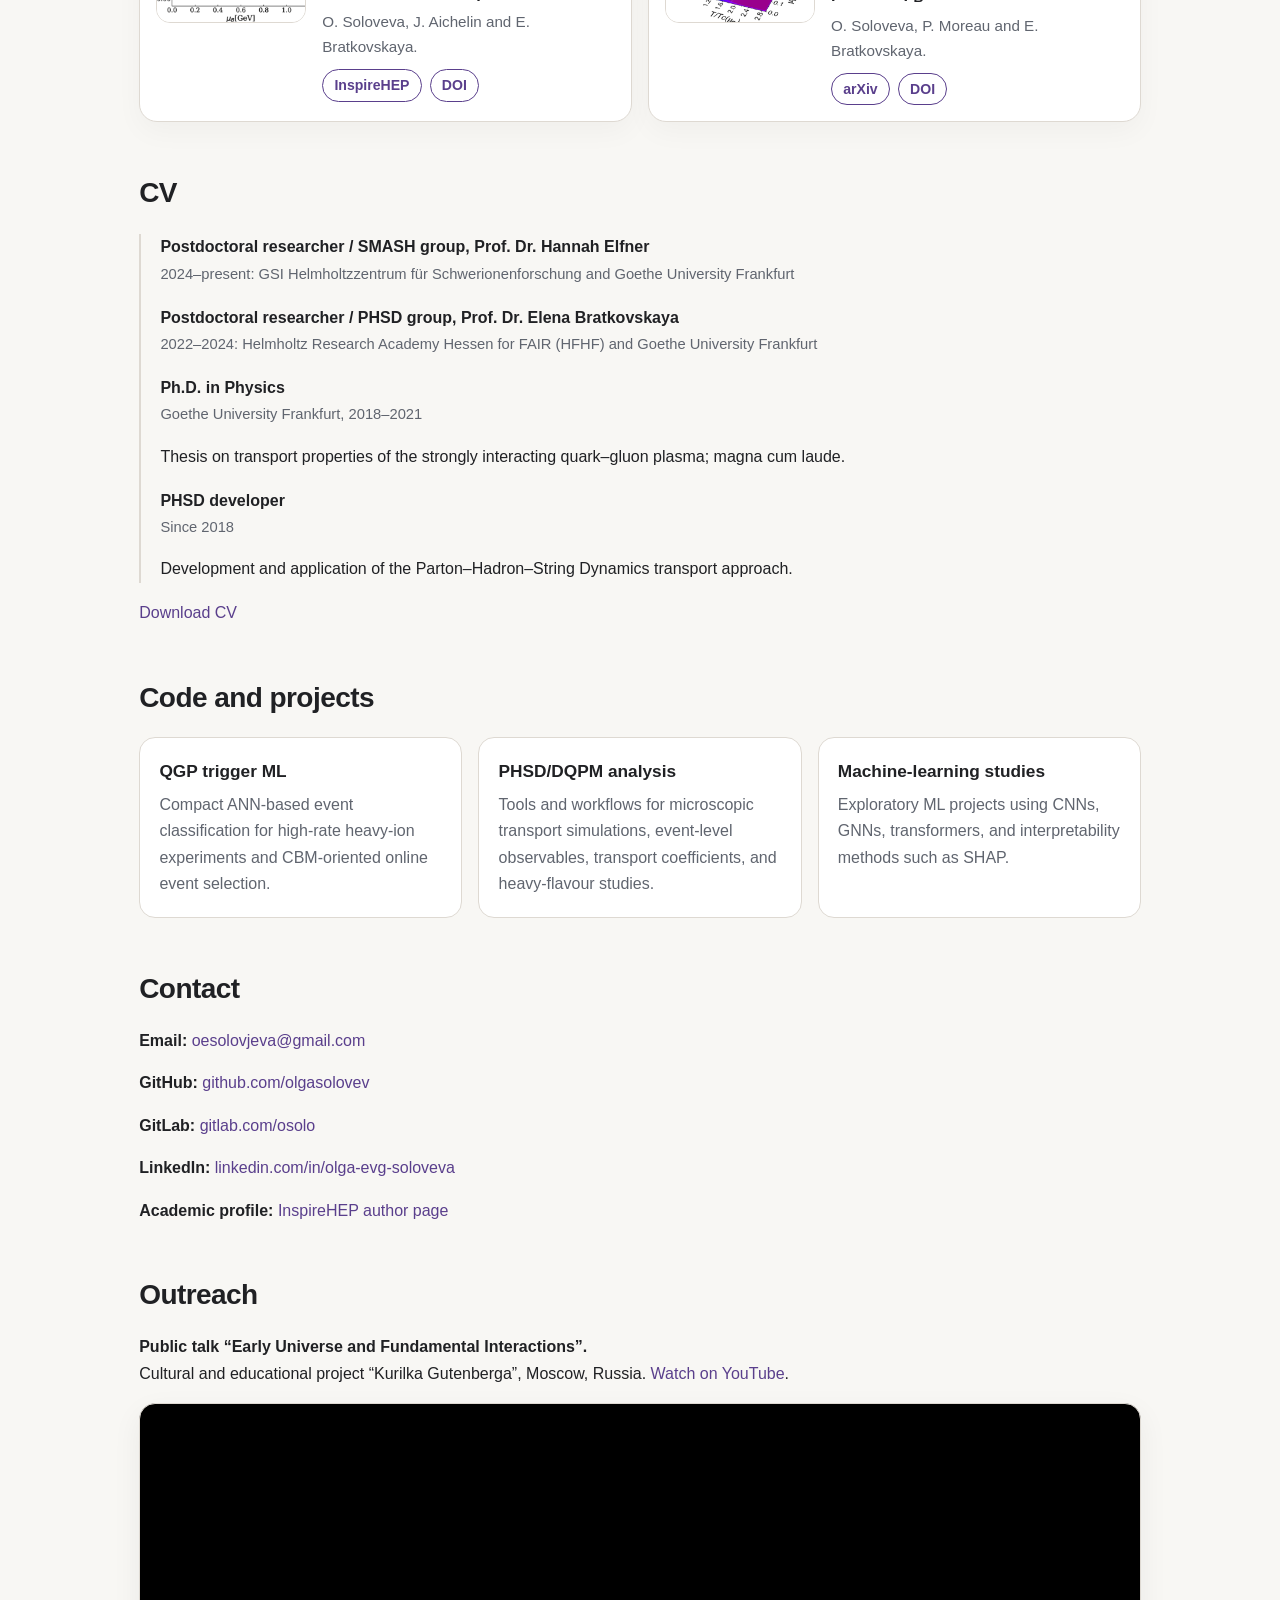
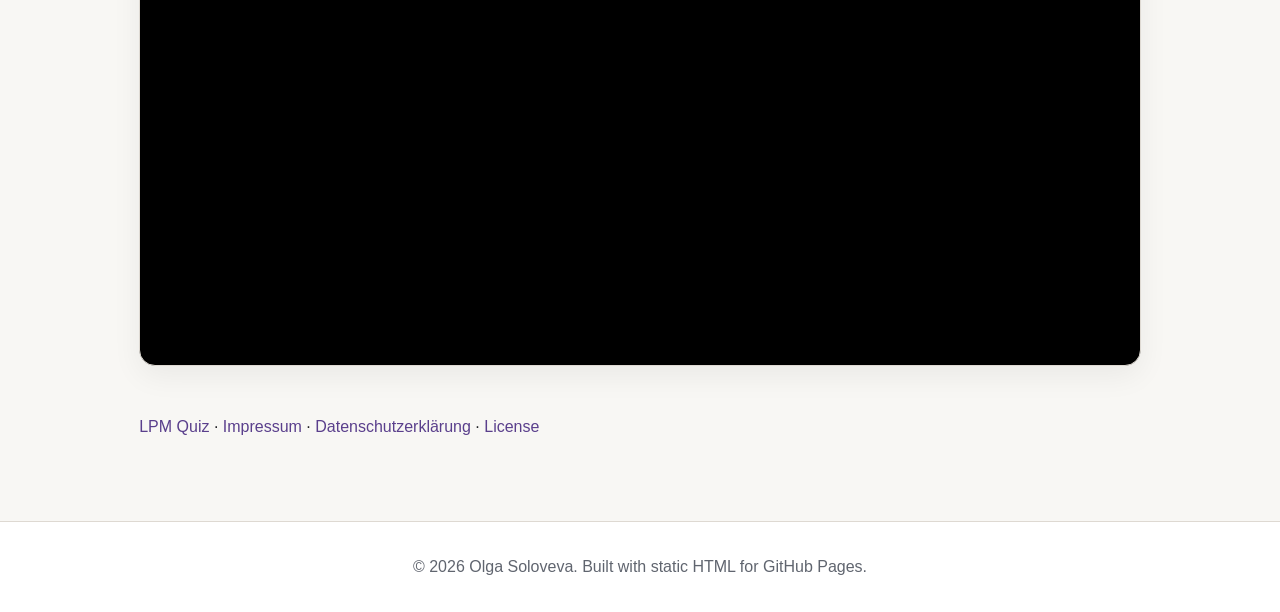
==== commit 9019ff20: "cern online talk" ====
--- a/index.html
+++ b/index.html
@@ -122,7 +122,10 @@
         <article class="preview-card">
           <img src="assets/frontpage-transport-frankfurt26.png" alt="Preview graphic for a talk on opacity in Frankfurt" />
           <div><span class="preview-meta">ITP, Frankfurt · 22 October 2026</span><h3> Is opacity enough? Angular relaxation spectra of the QGP</h3><p>Transport and Magnetohydrodynamics meeting.</p><div class="button-row"><a href="assets/Soloveva_talk_opacity_22oct_frankfurt-v6.pdf">Slides PDF</a></div></div>
-        </article>
+        <article class="preview-card">
+          <img src="assets/frontpage-AI4QGP-online.png" alt="Preview graphic for a talk on QGP trigger in Frankfurt" />
+          <div><span class="preview-meta">CERN, online · 15 October 2026</span><h3> From Raw Data to QGP Signatures:Real-Time Neural Network Event Selection</h3><p>QCD at extremes 2026.</p><div class="button-row"><a href="assets/QGPtrigger_SolovevaOlga-slides-QCDAI.pdf">Slides PDF</a></div></div>
+         </article>
           <article class="preview-card">
           <img src="assets/frontpage-Heidelberg2026-Olga.png" alt="Preview graphic for a talk on CNN-based QGP trigger" />
           <div><span class="preview-meta">Heidelberg · 18–31 August 2026</span><h3>CNN-Based Triggers for Quark–Gluon Plasma - Sensitive Event Selection in Heavy-Ion Experiments</h3><p>European Coalition for AI in Fundamental Physics Conference, EuCOAIConf 2026.</p><div class="button-row"><a href="assets/Soloveva_lpmjets_icnfp2026.pdf">Slides PDF</a></div></div>
@@ -156,7 +159,7 @@
           <span><a href="https://inspirehep.net/literature?sort=mostrecent&amp;size=25&amp;page=1&amp;q=author%3A%22Soloveva%2C%20Olga%22%20or%20author%3A%22Soloveva%2C%20O%22%20or%20author%3A%22Solovjeva%2C%20O%22&amp;ui-citation-summary=true&amp;ui-exclude-self-citations=true">InspireHEP, most recent</a></span>
         </div>
         <div class="metric">
-          <strong>Citations: 597</strong>
+          <strong>Citations: 598</strong>
           <span><a href="https://inspirehep.net/literature?sort=mostrecent&amp;size=25&amp;page=1&amp;q=author%3A%22Soloveva%2C%20Olga%22%20or%20author%3A%22Soloveva%2C%20O%22%20or%20author%3A%22Solovjeva%2C%20O%22&amp;ui-citation-summary=true&amp;ui-exclude-self-citations=true">Live citation summary</a></span>
         </div>
         <div class="metric">
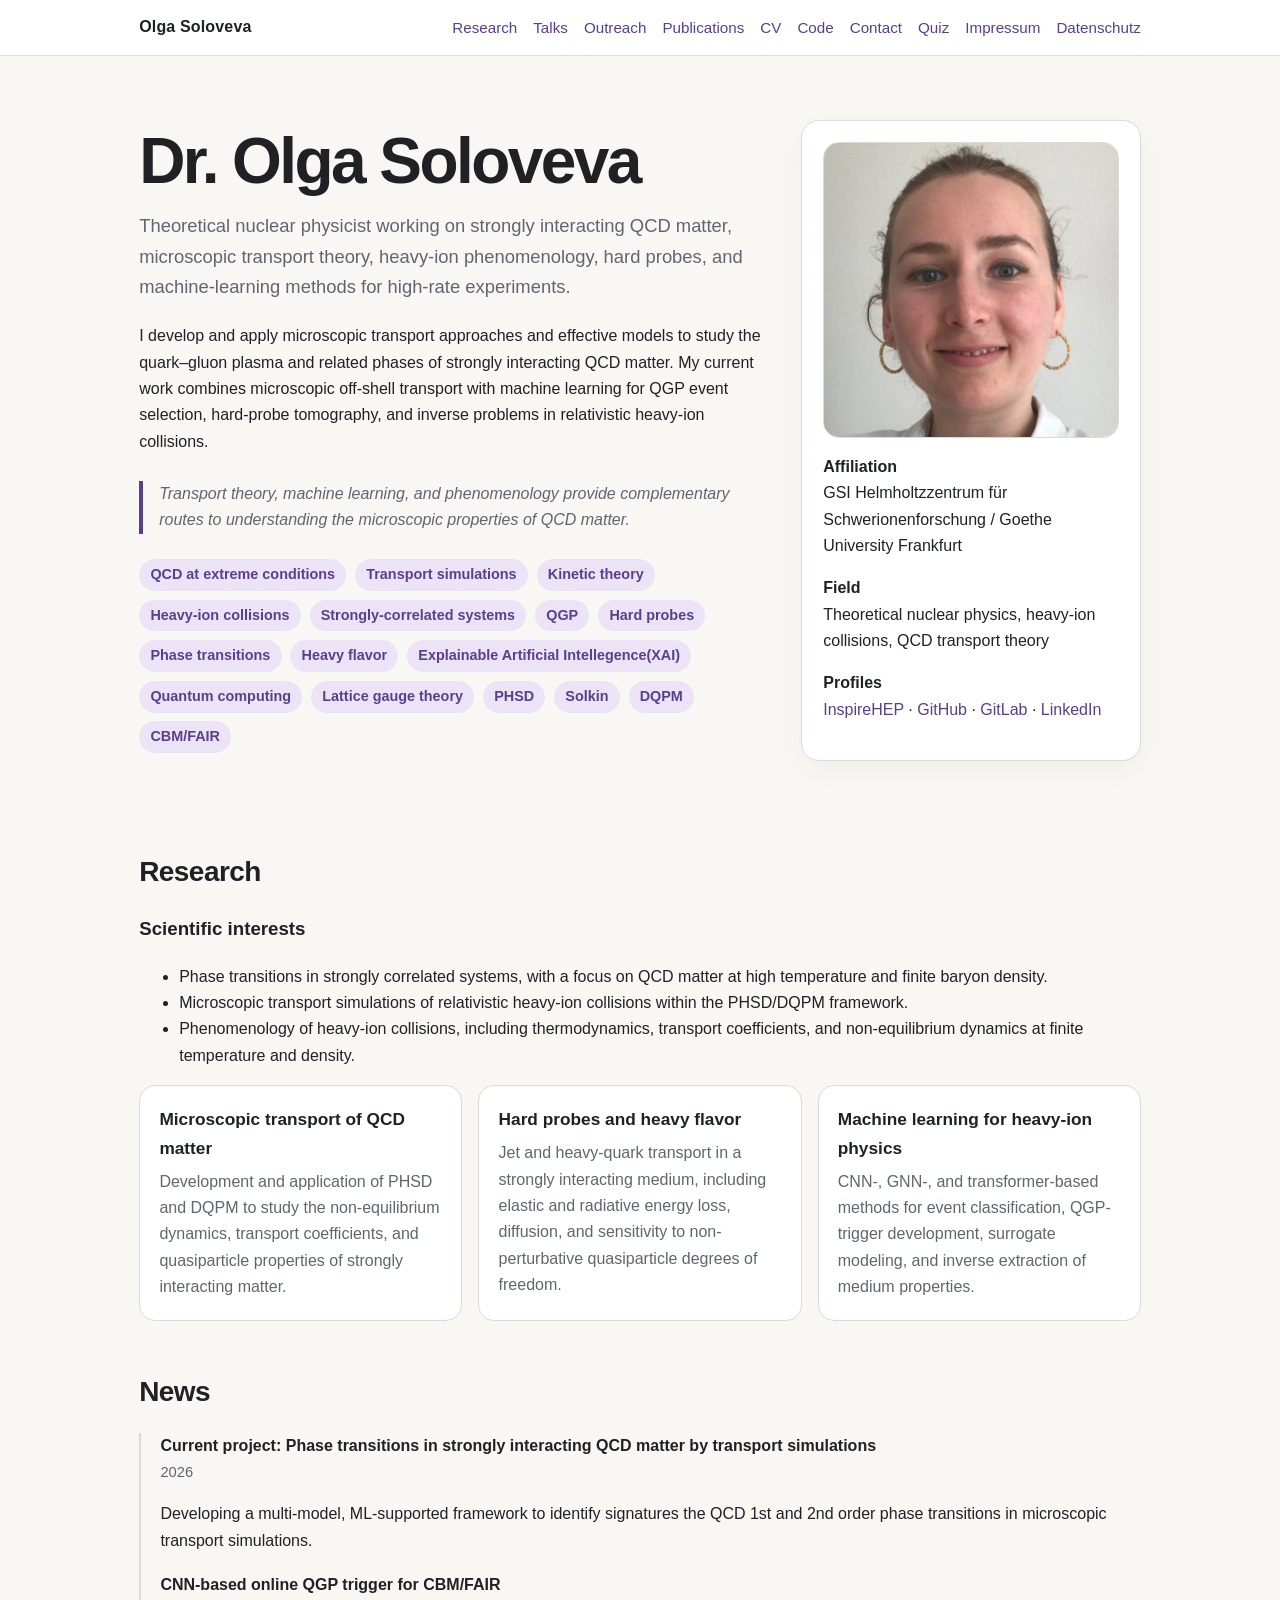
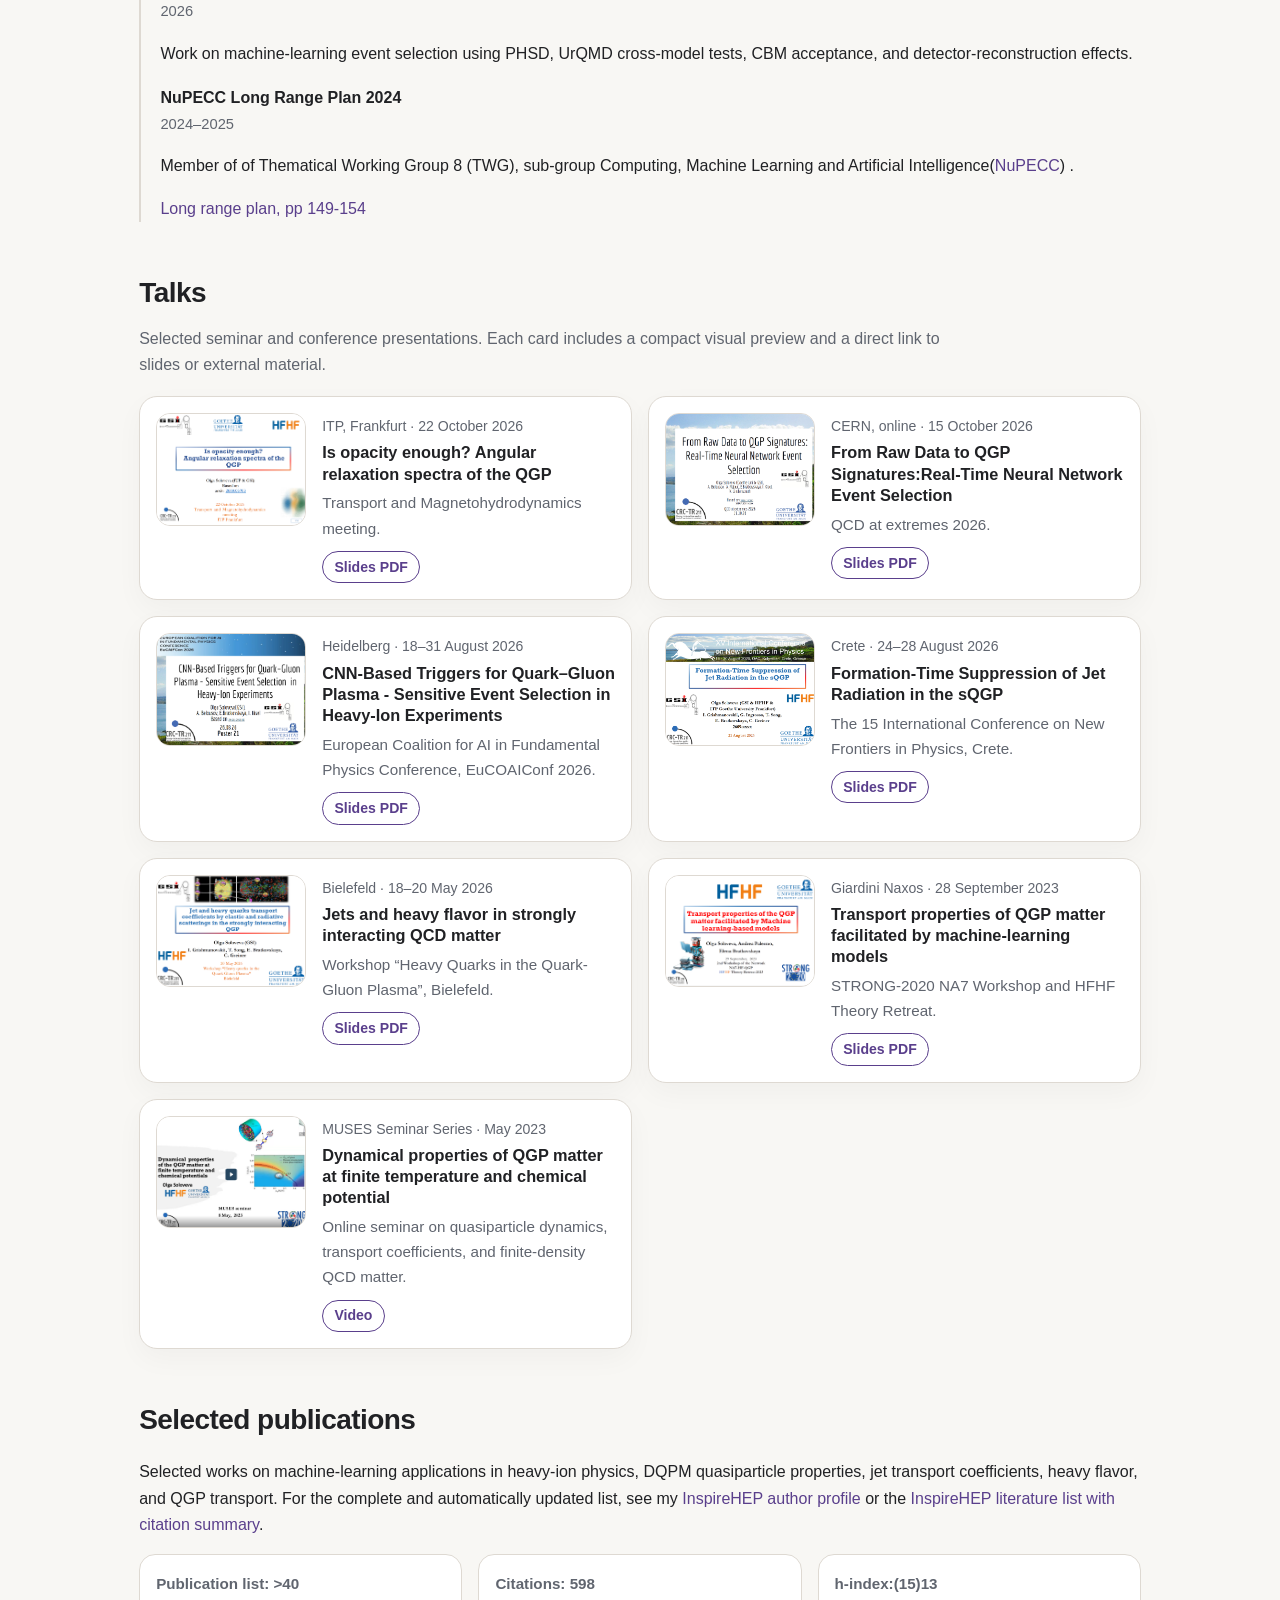
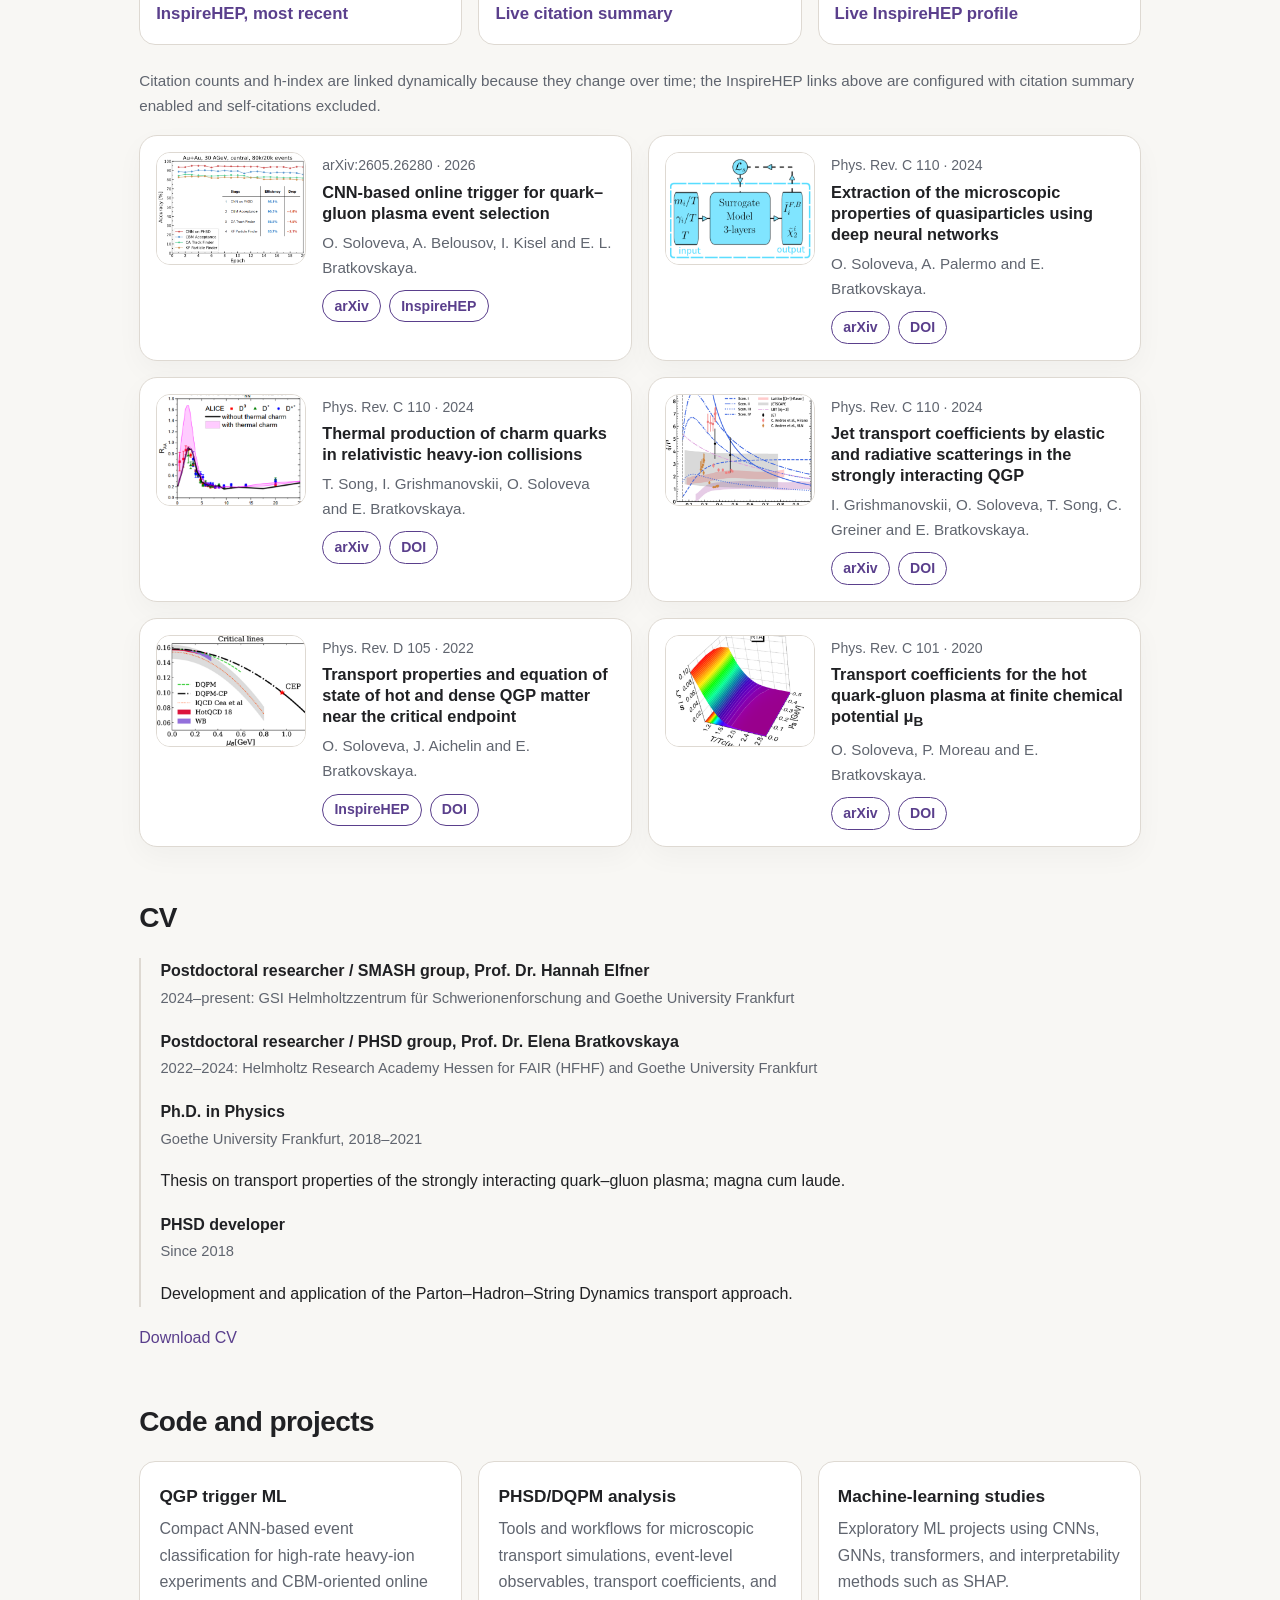
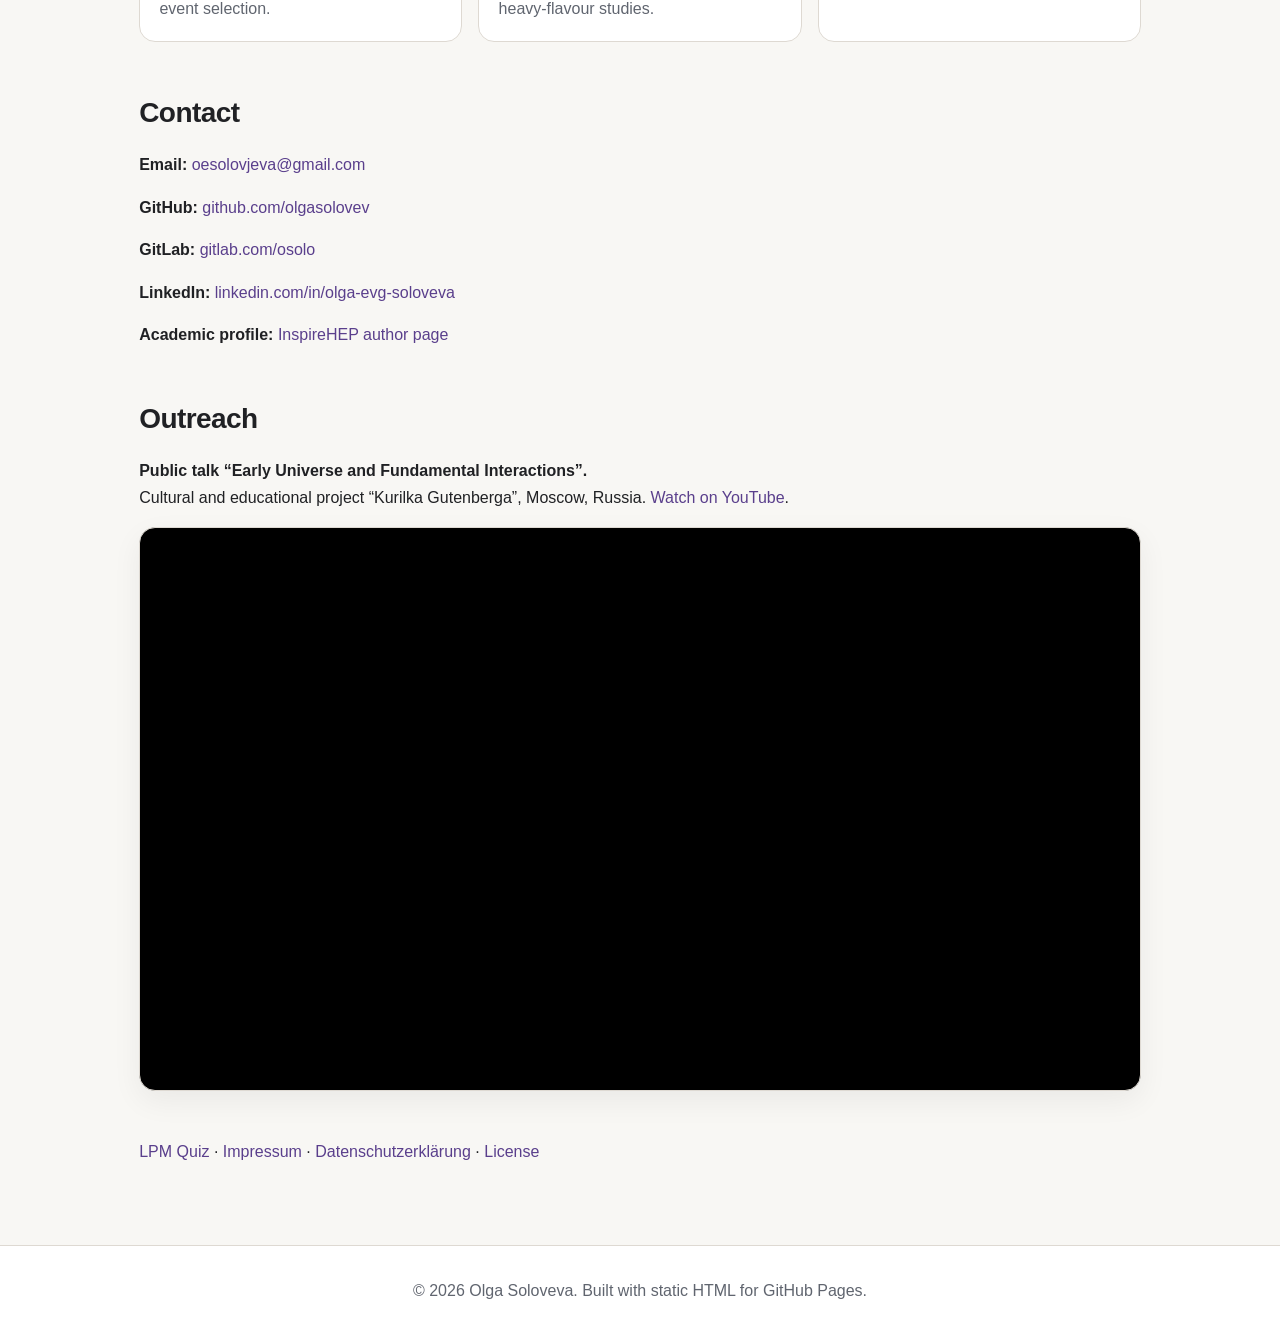
==== commit 69be60ed: "small amends talks" ====
--- a/index.html
+++ b/index.html
@@ -122,11 +122,12 @@
         <article class="preview-card">
           <img src="assets/frontpage-transport-frankfurt26.png" alt="Preview graphic for a talk on opacity in Frankfurt" />
           <div><span class="preview-meta">ITP, Frankfurt · 22 October 2026</span><h3> Is opacity enough? Angular relaxation spectra of the QGP</h3><p>Transport and Magnetohydrodynamics meeting.</p><div class="button-row"><a href="assets/Soloveva_talk_opacity_22oct_frankfurt-v6.pdf">Slides PDF</a></div></div>
+        </article>
         <article class="preview-card">
           <img src="assets/frontpage-AI4QGP-online.png" alt="Preview graphic for a talk on QGP trigger in Frankfurt" />
           <div><span class="preview-meta">CERN, online · 15 October 2026</span><h3> From Raw Data to QGP Signatures:Real-Time Neural Network Event Selection</h3><p>QCD at extremes 2026.</p><div class="button-row"><a href="assets/QGPtrigger_SolovevaOlga-slides-QCDAI.pdf">Slides PDF</a></div></div>
          </article>
-          <article class="preview-card">
+        <article class="preview-card">
           <img src="assets/frontpage-Heidelberg2026-Olga.png" alt="Preview graphic for a talk on CNN-based QGP trigger" />
           <div><span class="preview-meta">Heidelberg · 18–31 August 2026</span><h3>CNN-Based Triggers for Quark–Gluon Plasma - Sensitive Event Selection in Heavy-Ion Experiments</h3><p>European Coalition for AI in Fundamental Physics Conference, EuCOAIConf 2026.</p><div class="button-row"><a href="assets/Soloveva_lpmjets_icnfp2026.pdf">Slides PDF</a></div></div>
         </article>
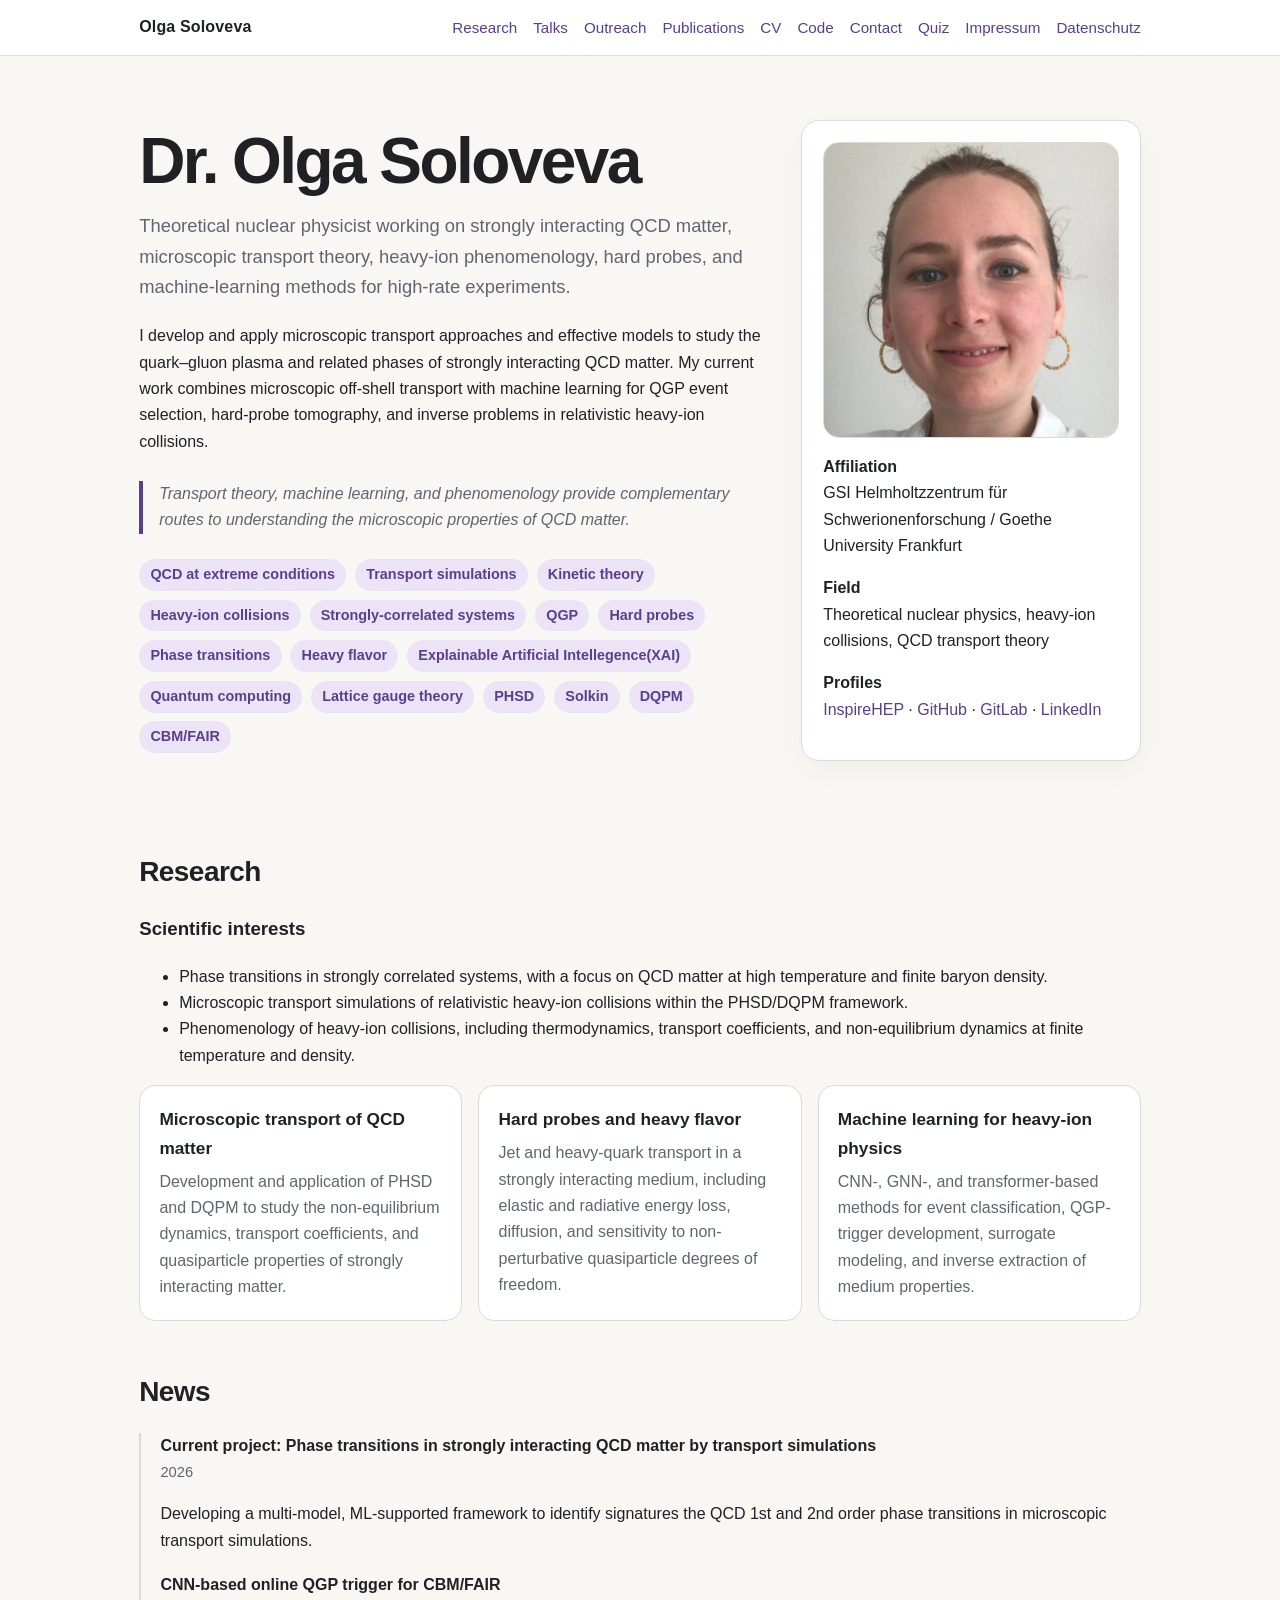
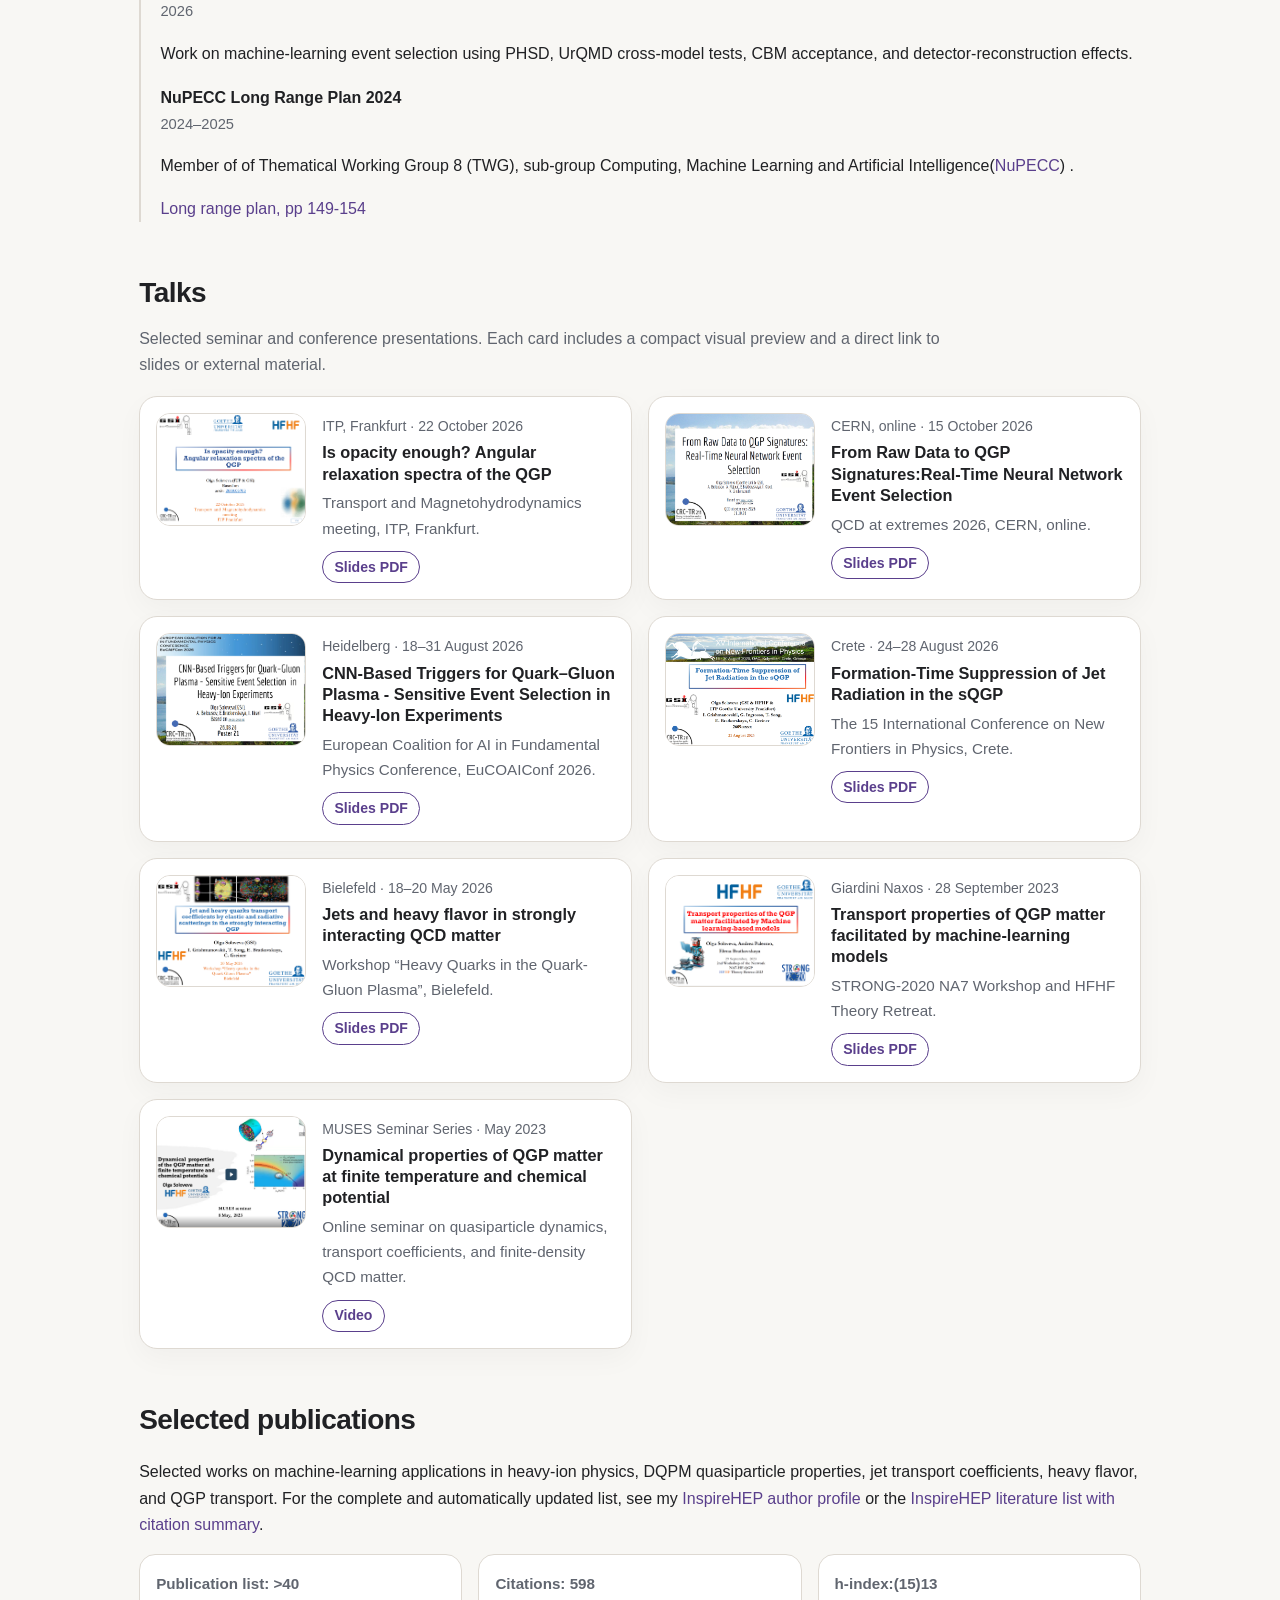
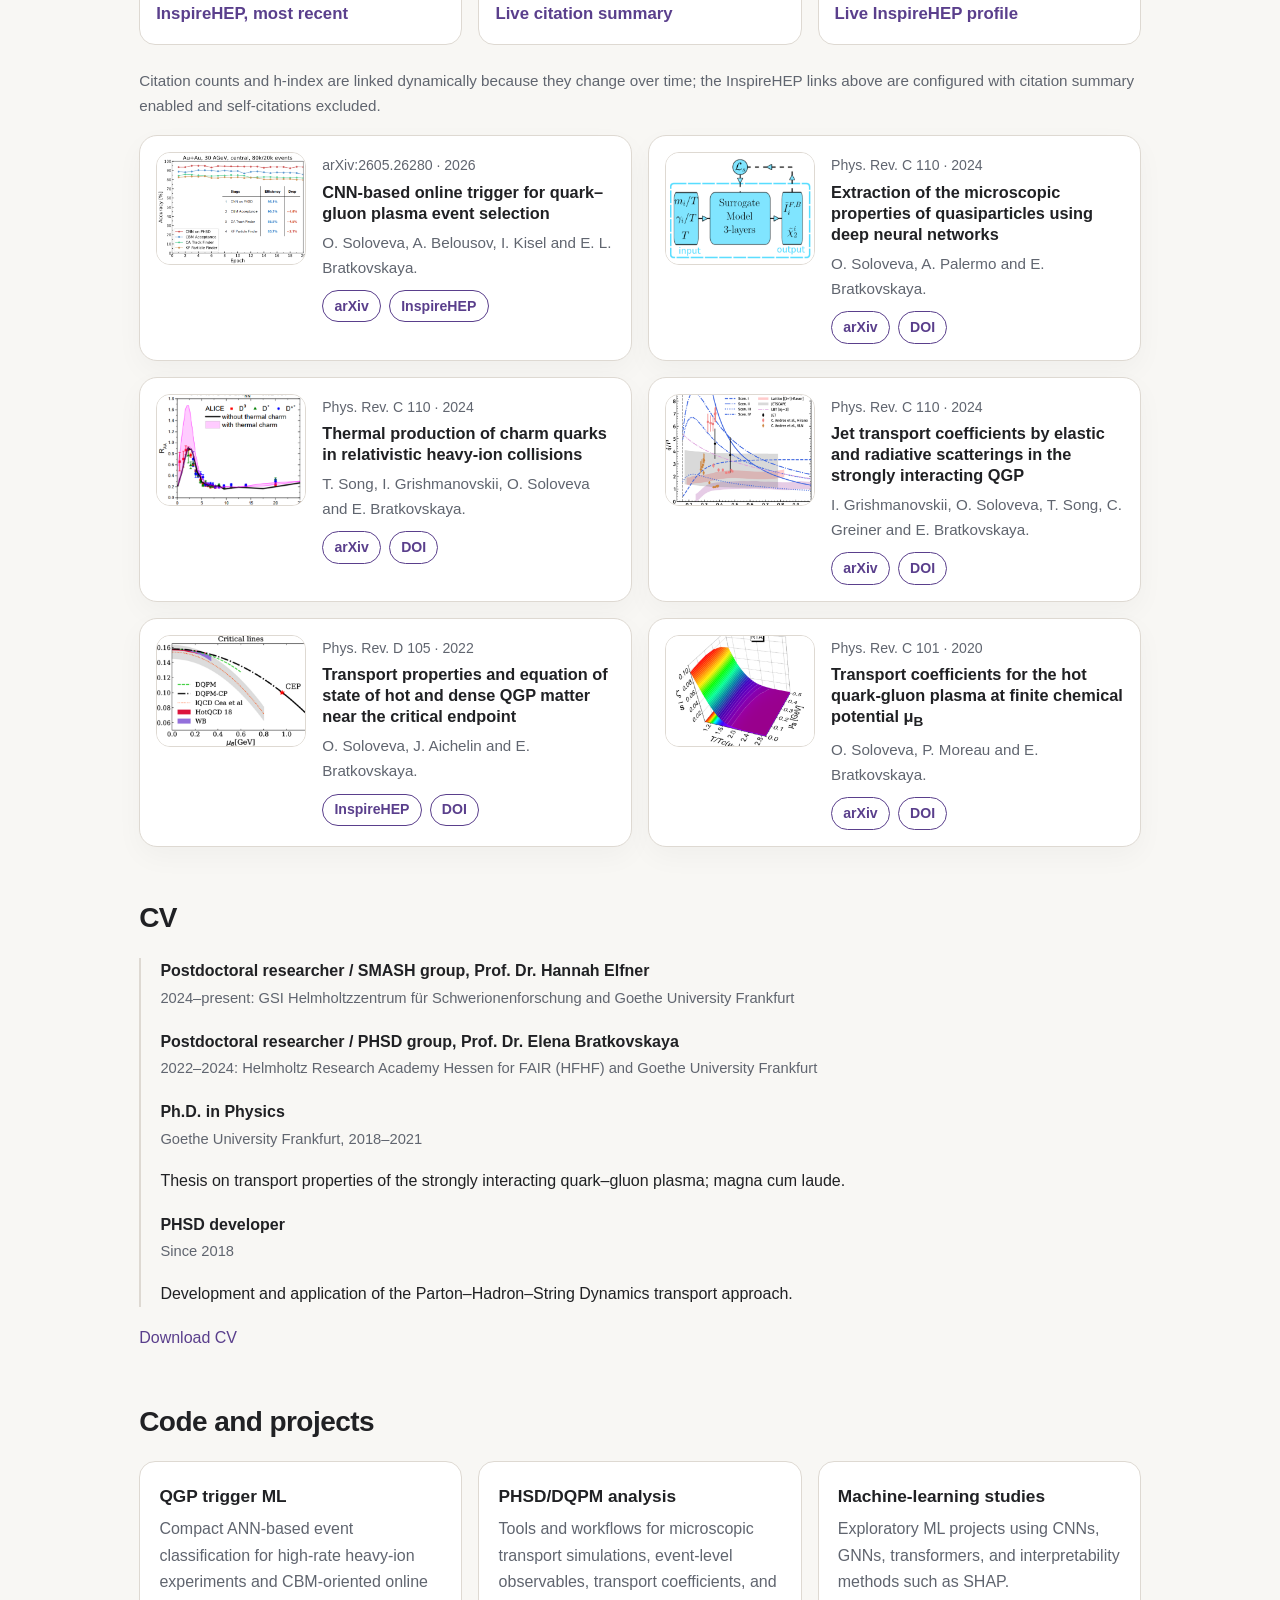
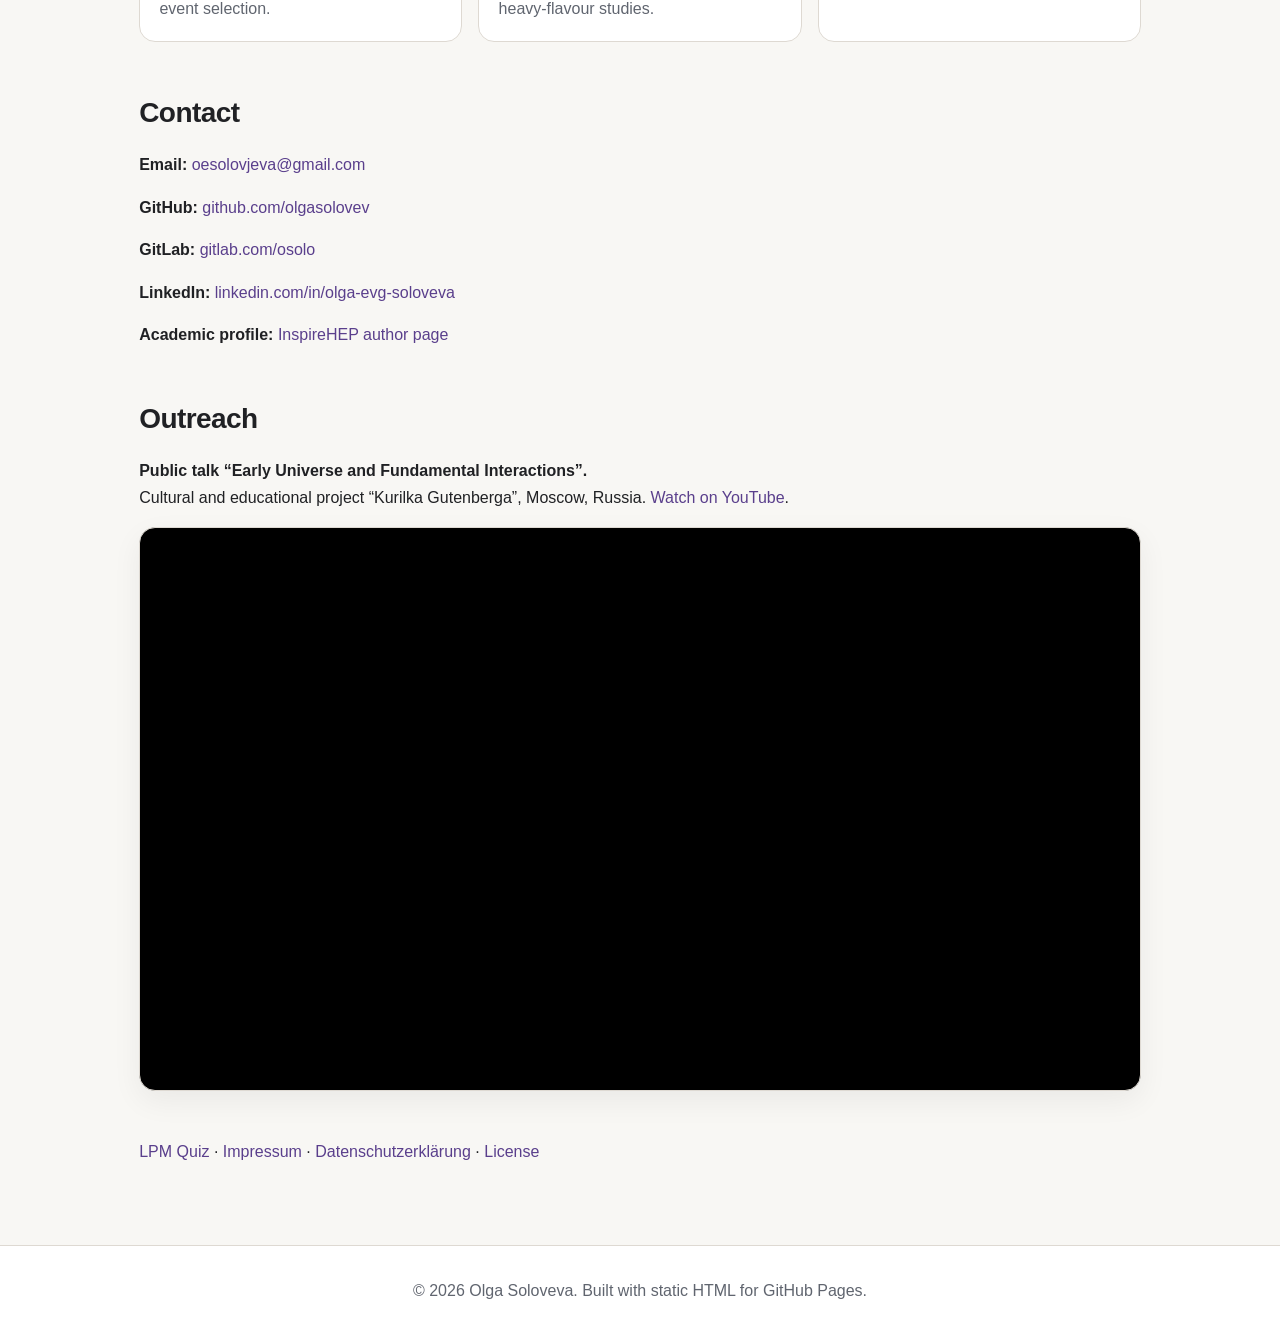
==== commit 55b665b0: "small amends talks" ====
--- a/index.html
+++ b/index.html
@@ -121,11 +121,11 @@
       <div class="preview-grid">
         <article class="preview-card">
           <img src="assets/frontpage-transport-frankfurt26.png" alt="Preview graphic for a talk on opacity in Frankfurt" />
-          <div><span class="preview-meta">ITP, Frankfurt · 22 October 2026</span><h3> Is opacity enough? Angular relaxation spectra of the QGP</h3><p>Transport and Magnetohydrodynamics meeting.</p><div class="button-row"><a href="assets/Soloveva_talk_opacity_22oct_frankfurt-v6.pdf">Slides PDF</a></div></div>
+          <div><span class="preview-meta">ITP, Frankfurt · 22 October 2026</span><h3> Is opacity enough? Angular relaxation spectra of the QGP</h3><p>Transport and Magnetohydrodynamics meeting, ITP, Frankfurt.</p><div class="button-row"><a href="assets/Soloveva_talk_opacity_22oct_frankfurt-v6.pdf">Slides PDF</a></div></div>
         </article>
         <article class="preview-card">
           <img src="assets/frontpage-AI4QGP-online.png" alt="Preview graphic for a talk on QGP trigger in Frankfurt" />
-          <div><span class="preview-meta">CERN, online · 15 October 2026</span><h3> From Raw Data to QGP Signatures:Real-Time Neural Network Event Selection</h3><p>QCD at extremes 2026.</p><div class="button-row"><a href="assets/QGPtrigger_SolovevaOlga-slides-QCDAI.pdf">Slides PDF</a></div></div>
+          <div><span class="preview-meta">CERN, online · 15 October 2026</span><h3> From Raw Data to QGP Signatures:Real-Time Neural Network Event Selection</h3><p>QCD at extremes 2026, CERN, online.</p><div class="button-row"><a href="assets/QGPtrigger_SolovevaOlga-slides-QCDAI.pdf">Slides PDF</a></div></div>
          </article>
         <article class="preview-card">
           <img src="assets/frontpage-Heidelberg2026-Olga.png" alt="Preview graphic for a talk on CNN-based QGP trigger" />
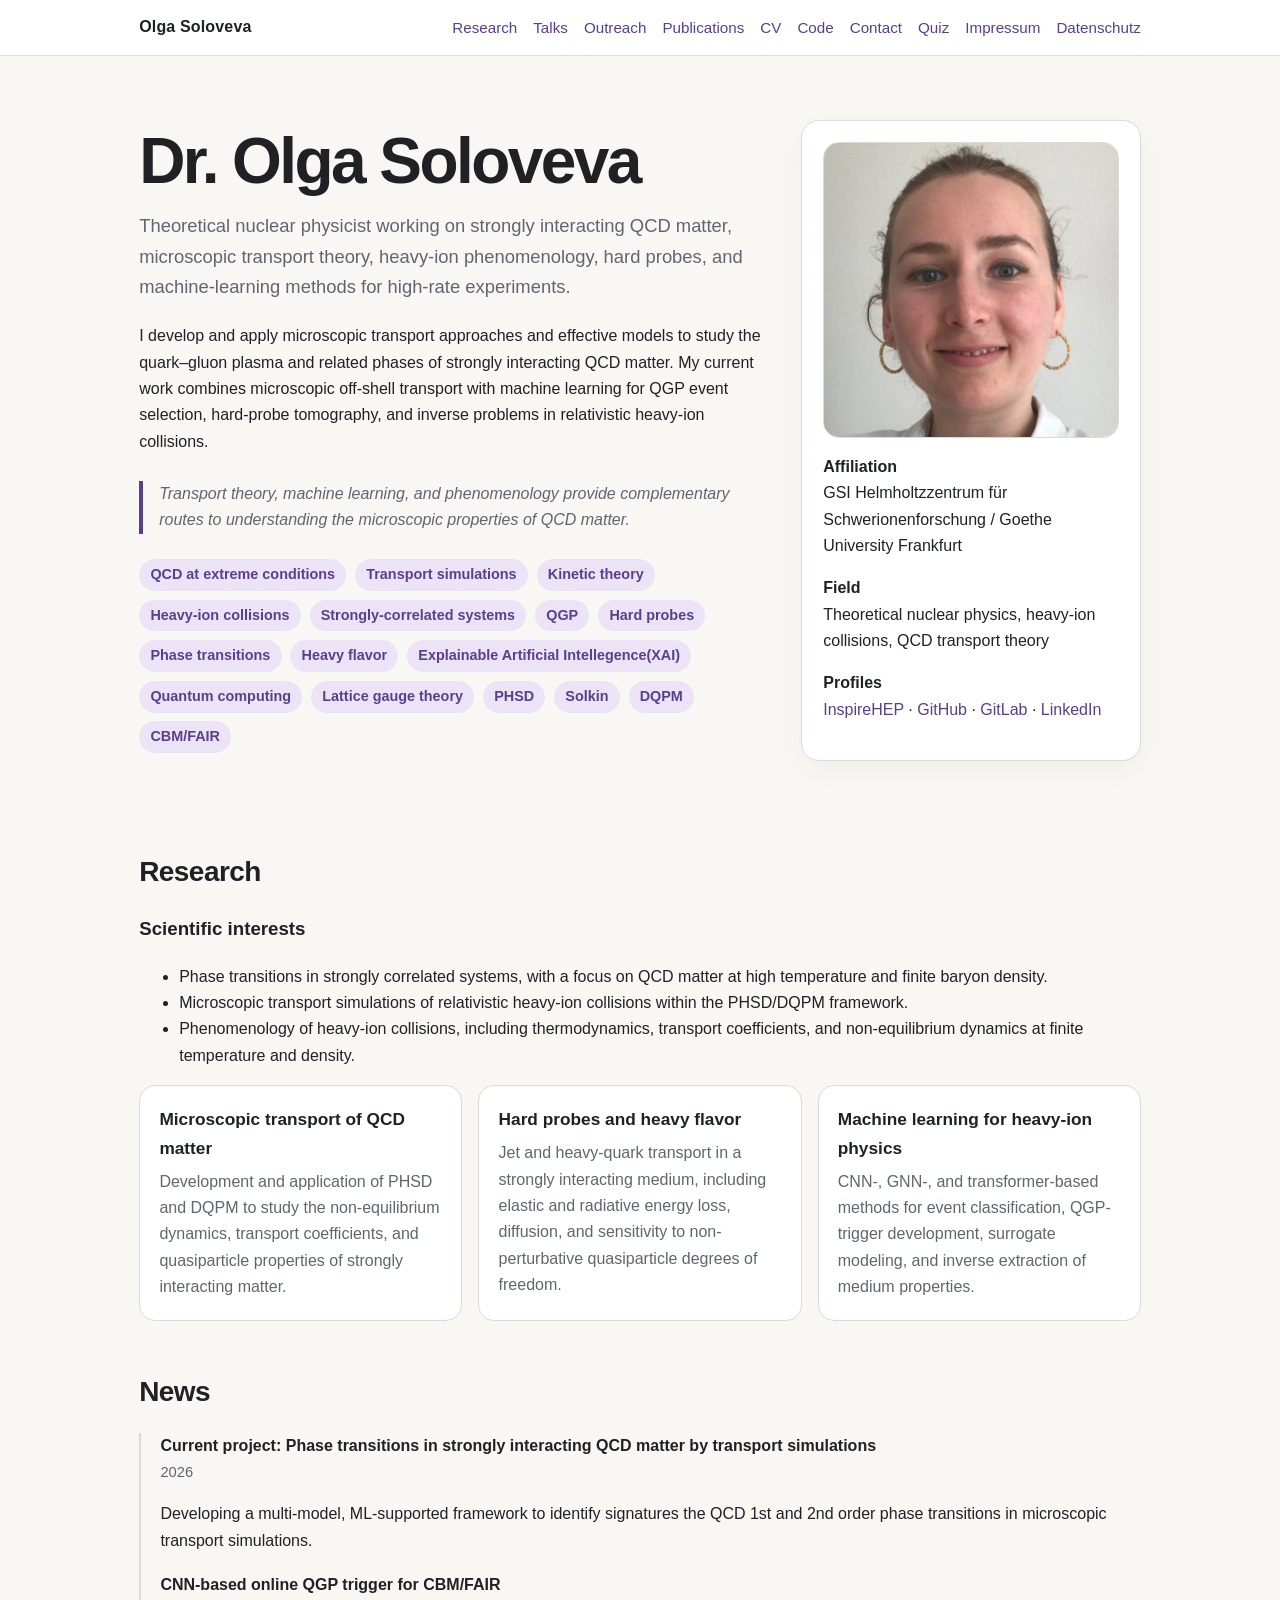
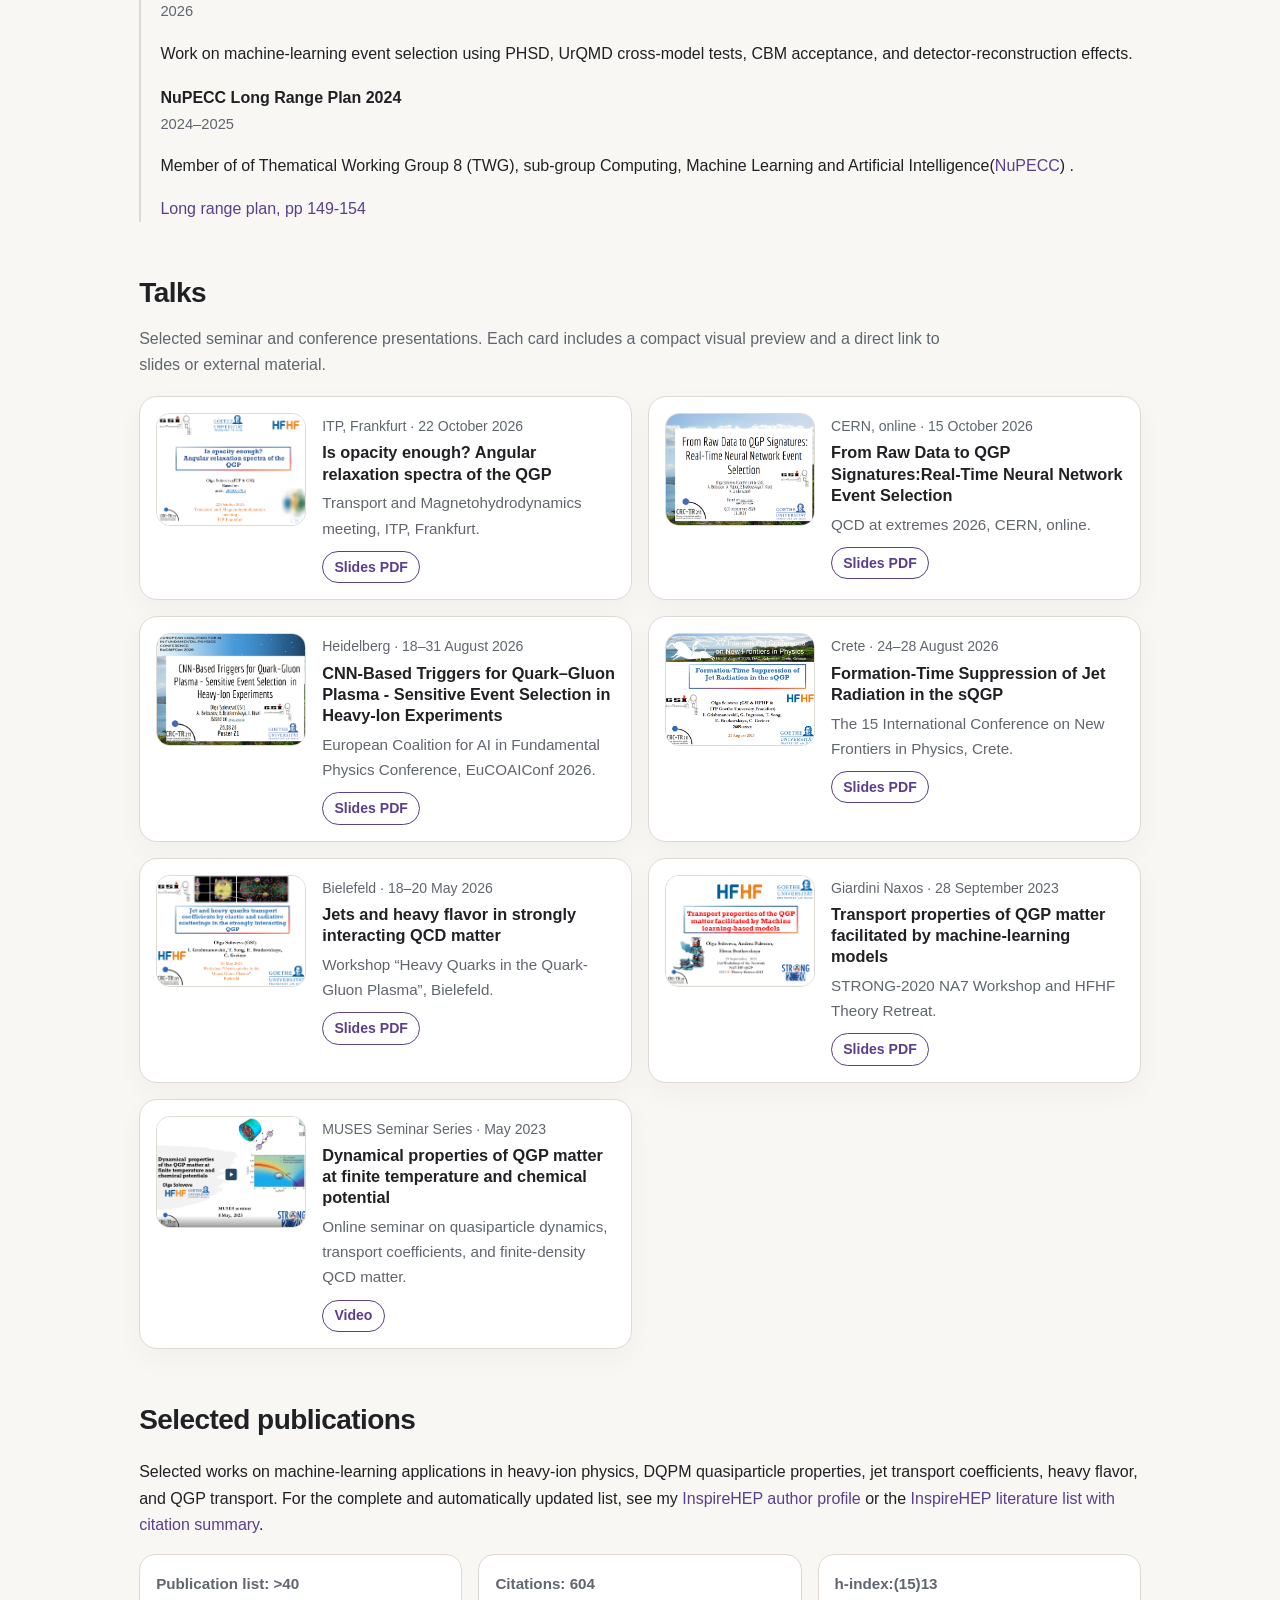
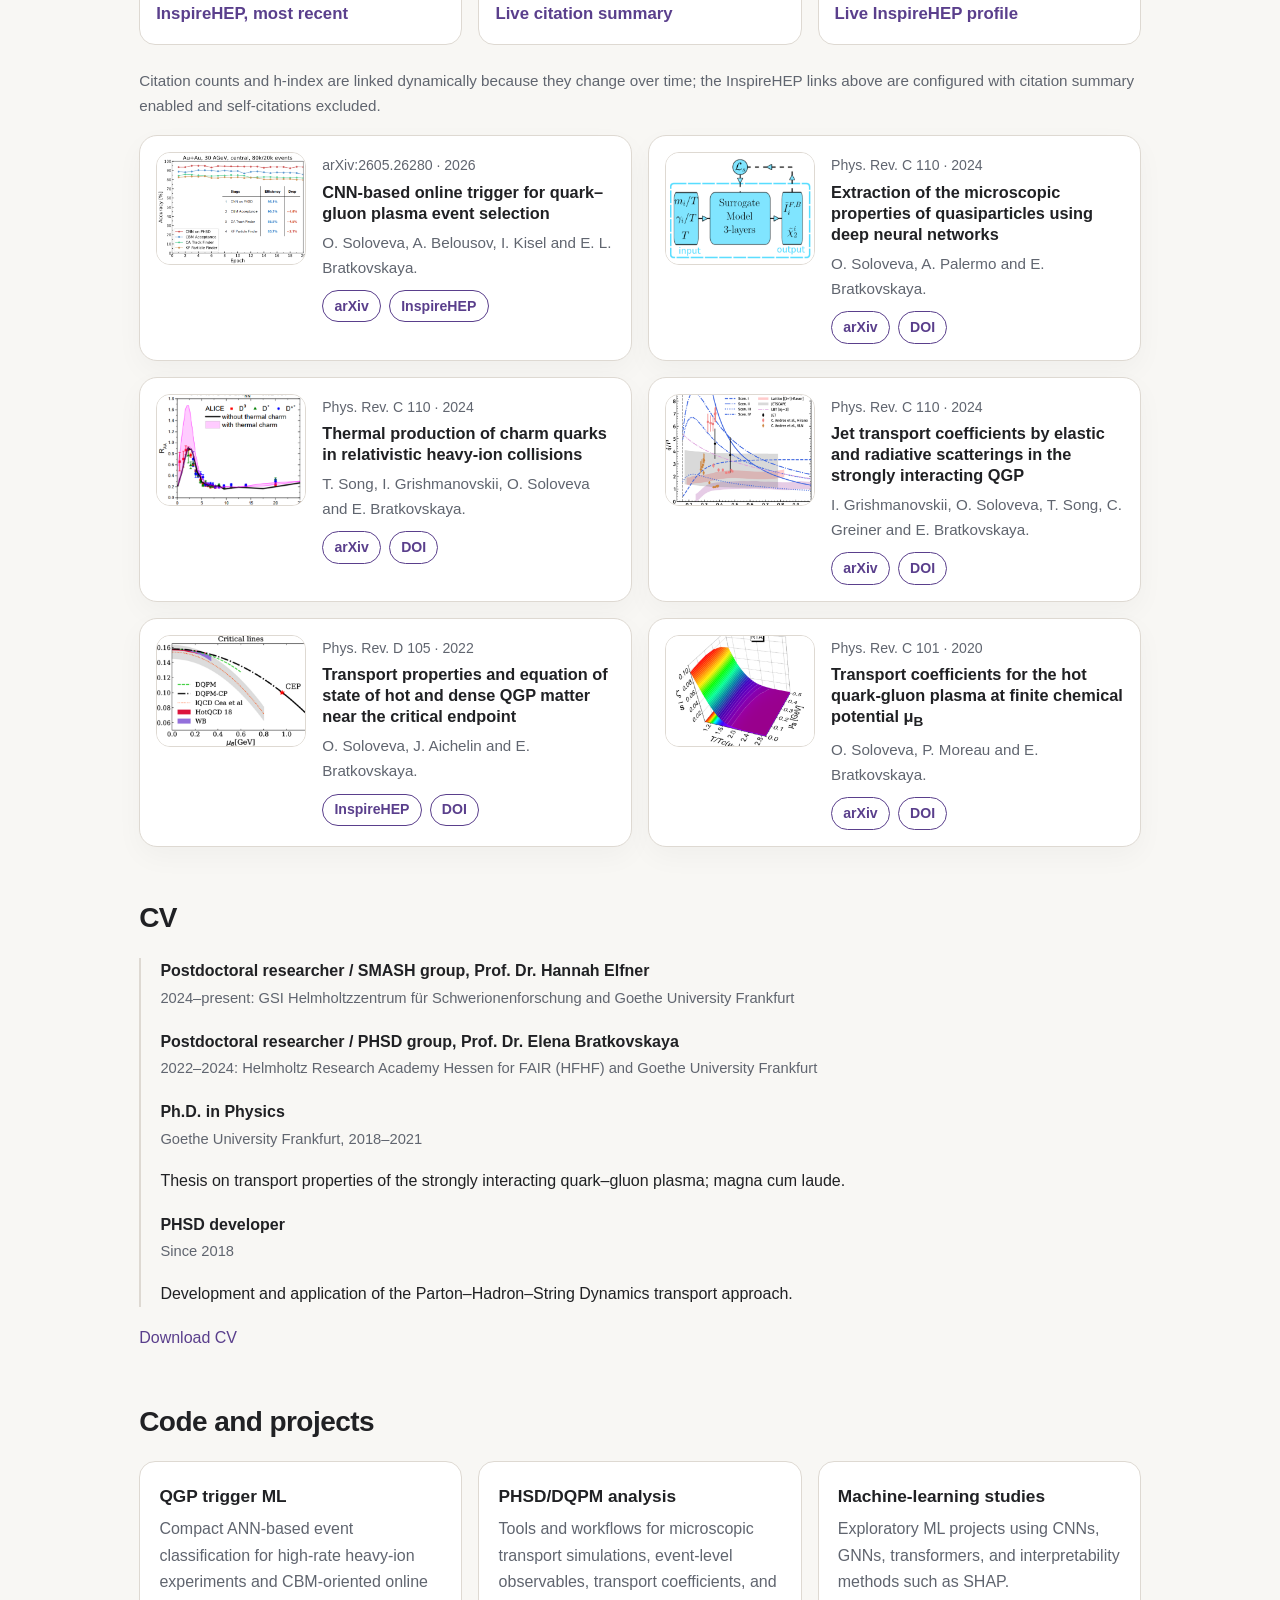
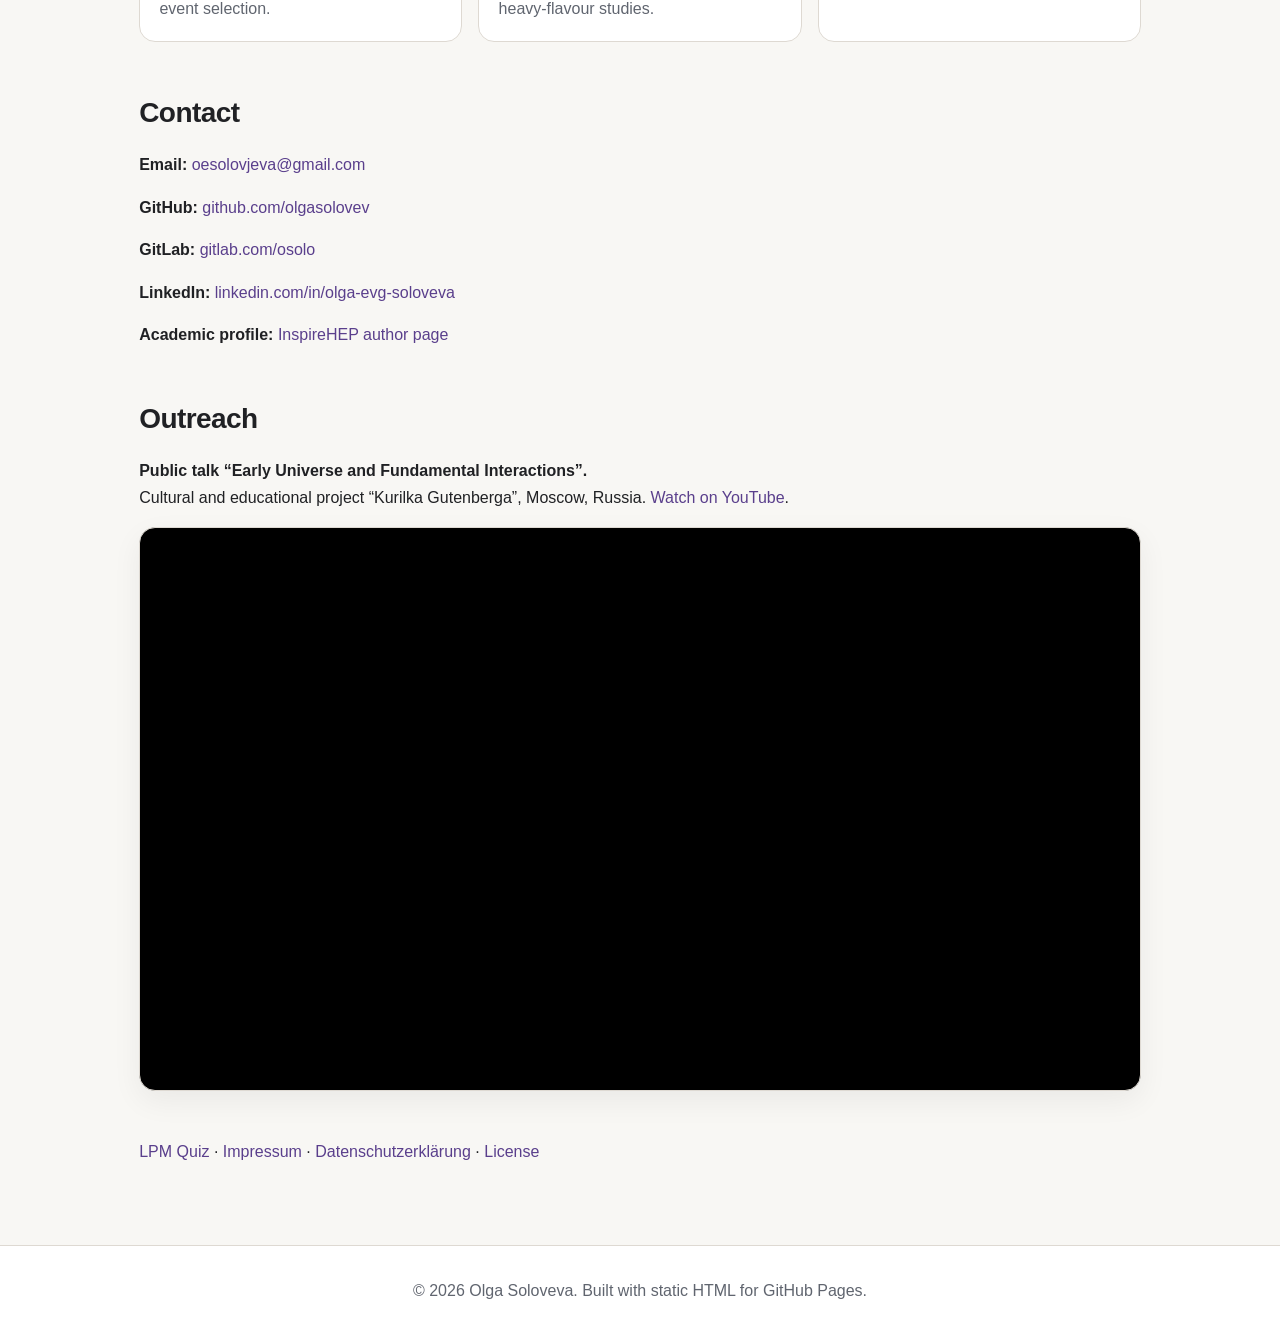
==== commit 018a1b1a: "small amends stats" ====
--- a/index.html
+++ b/index.html
@@ -160,7 +160,7 @@
           <span><a href="https://inspirehep.net/literature?sort=mostrecent&amp;size=25&amp;page=1&amp;q=author%3A%22Soloveva%2C%20Olga%22%20or%20author%3A%22Soloveva%2C%20O%22%20or%20author%3A%22Solovjeva%2C%20O%22&amp;ui-citation-summary=true&amp;ui-exclude-self-citations=true">InspireHEP, most recent</a></span>
         </div>
         <div class="metric">
-          <strong>Citations: 598</strong>
+          <strong>Citations: 604</strong>
           <span><a href="https://inspirehep.net/literature?sort=mostrecent&amp;size=25&amp;page=1&amp;q=author%3A%22Soloveva%2C%20Olga%22%20or%20author%3A%22Soloveva%2C%20O%22%20or%20author%3A%22Solovjeva%2C%20O%22&amp;ui-citation-summary=true&amp;ui-exclude-self-citations=true">Live citation summary</a></span>
         </div>
         <div class="metric">
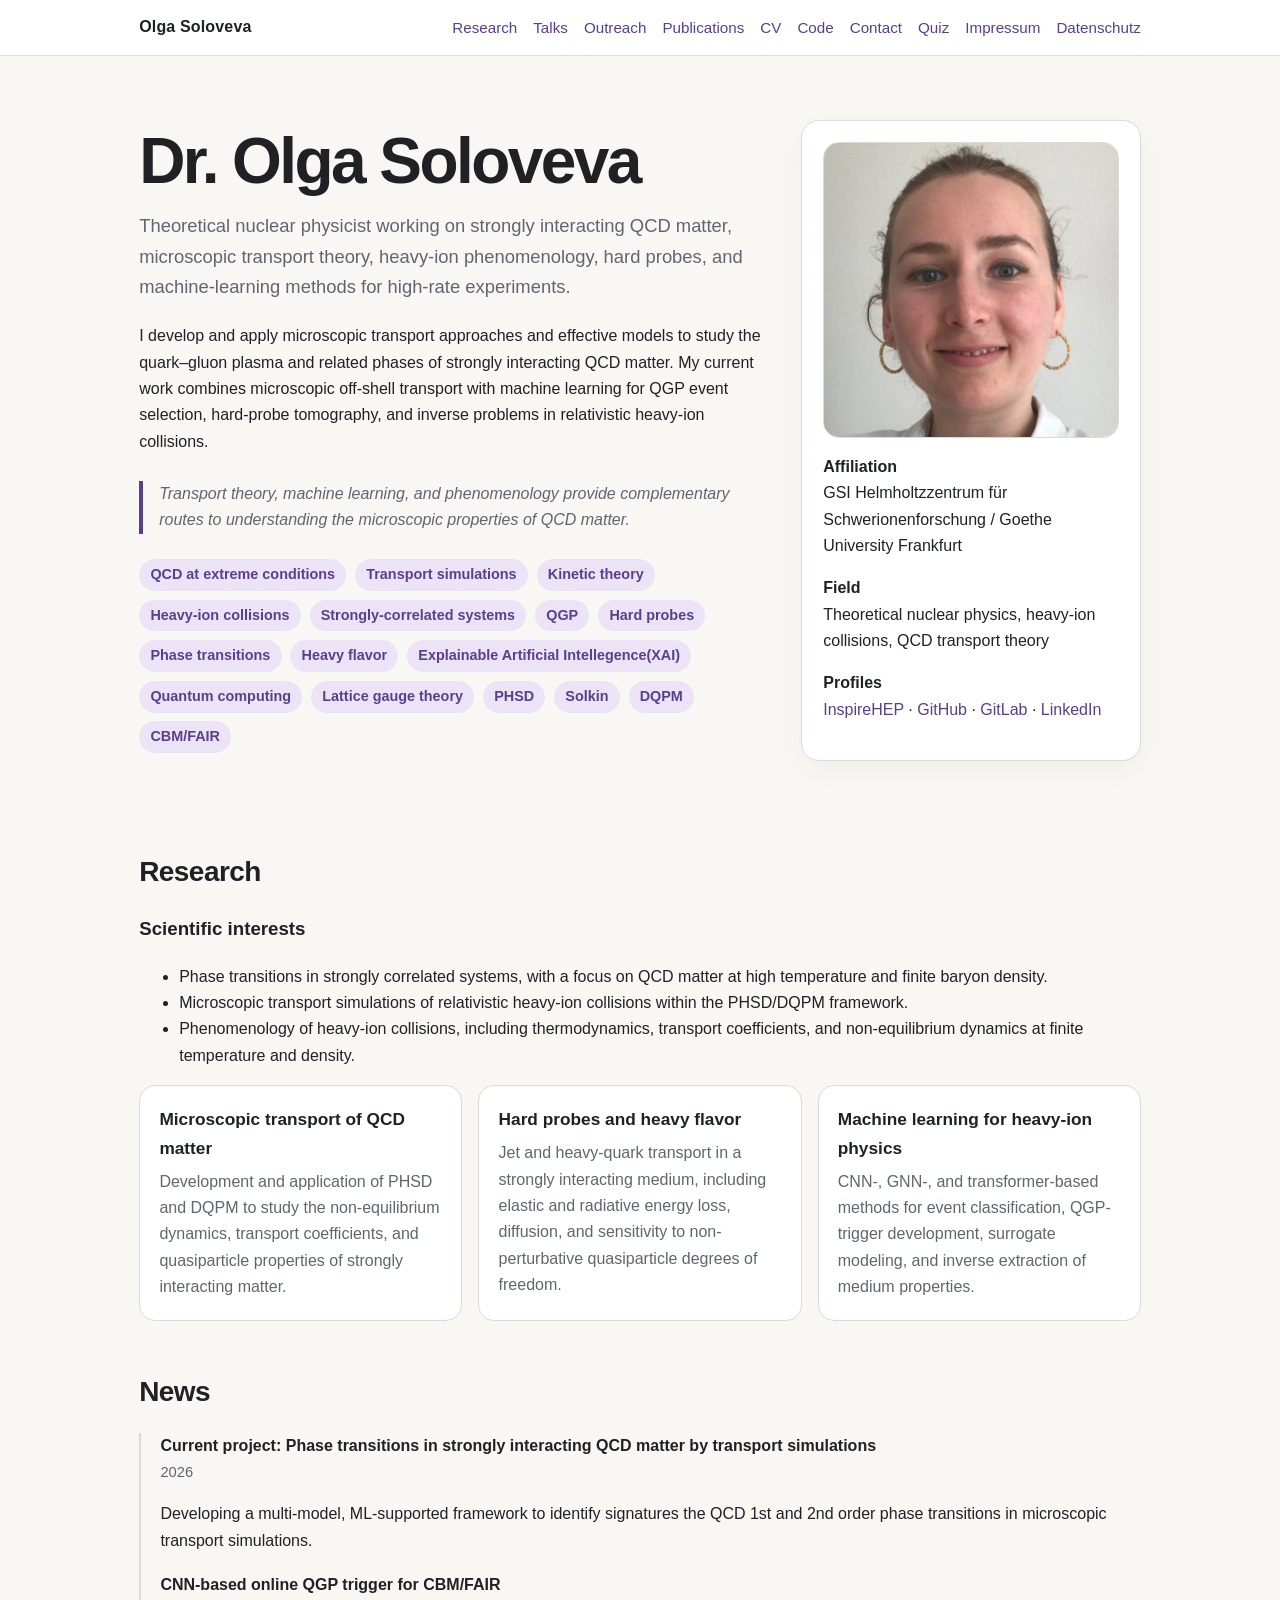
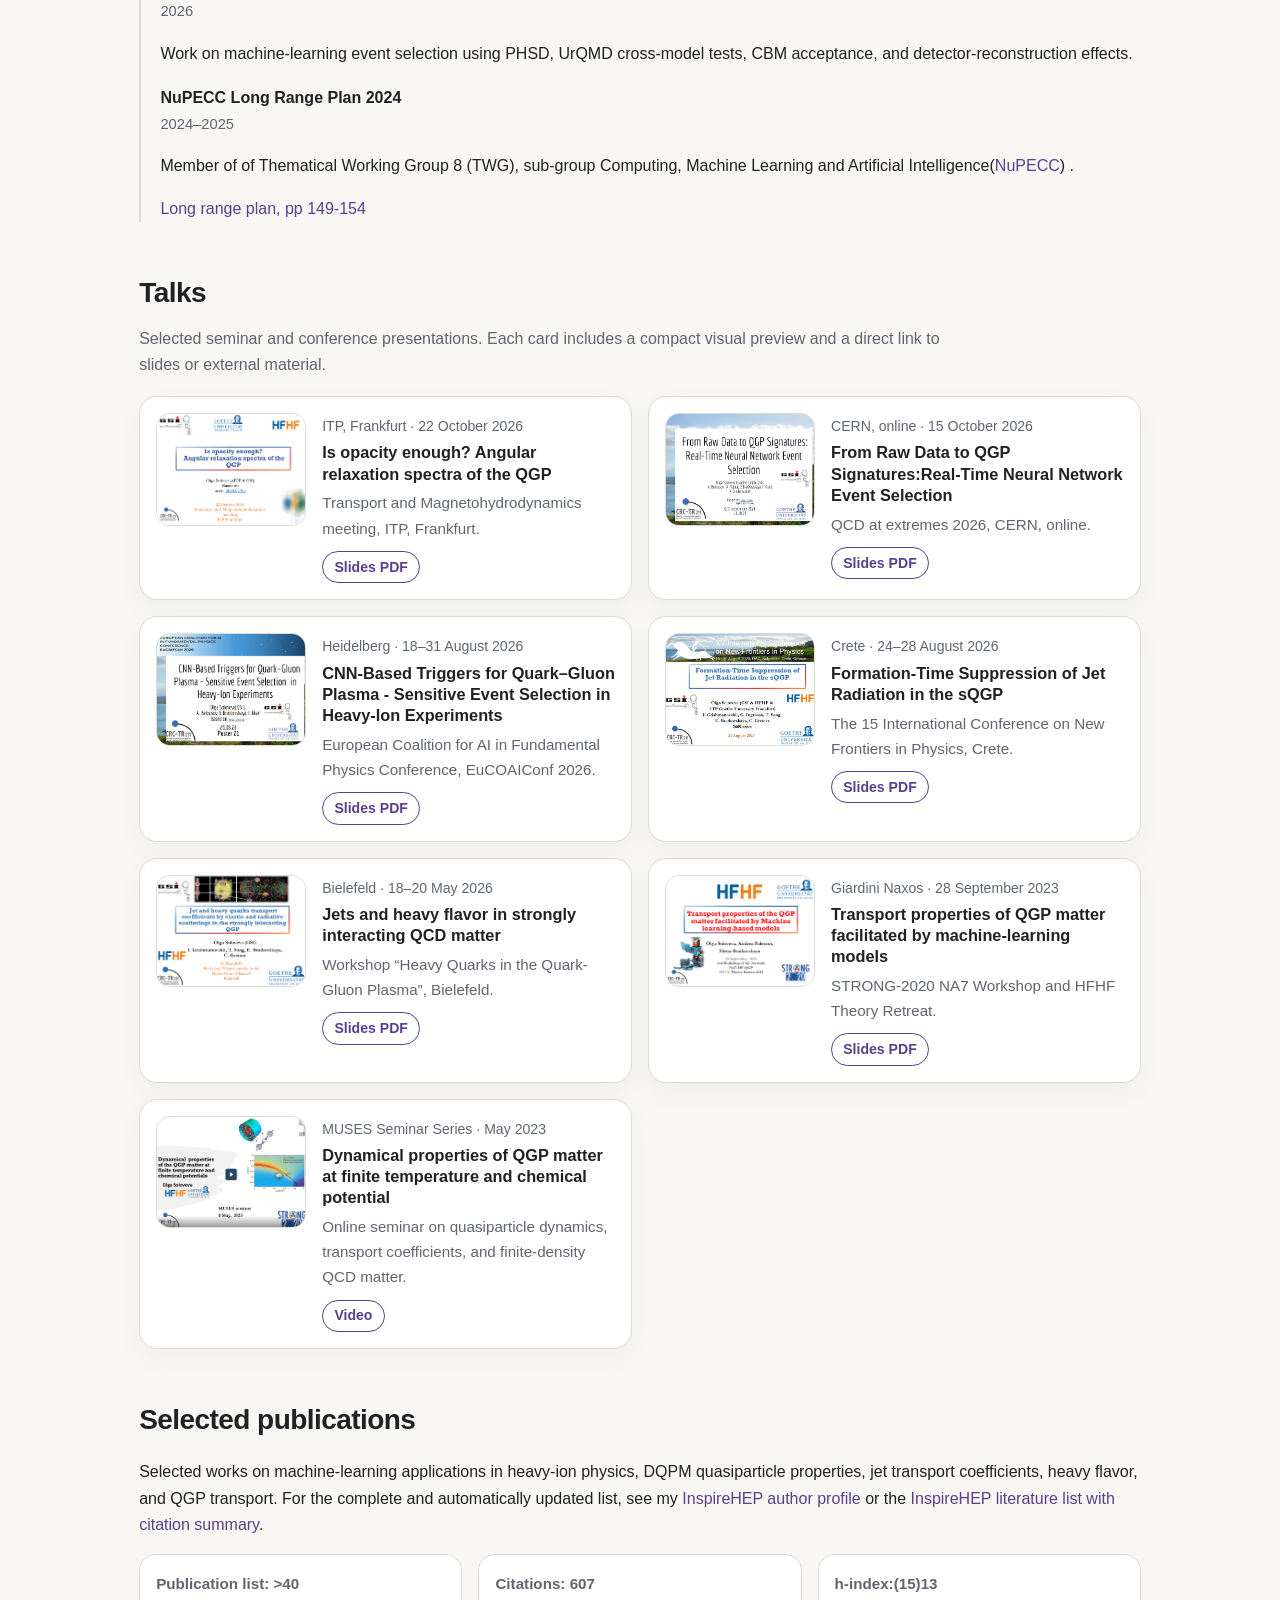
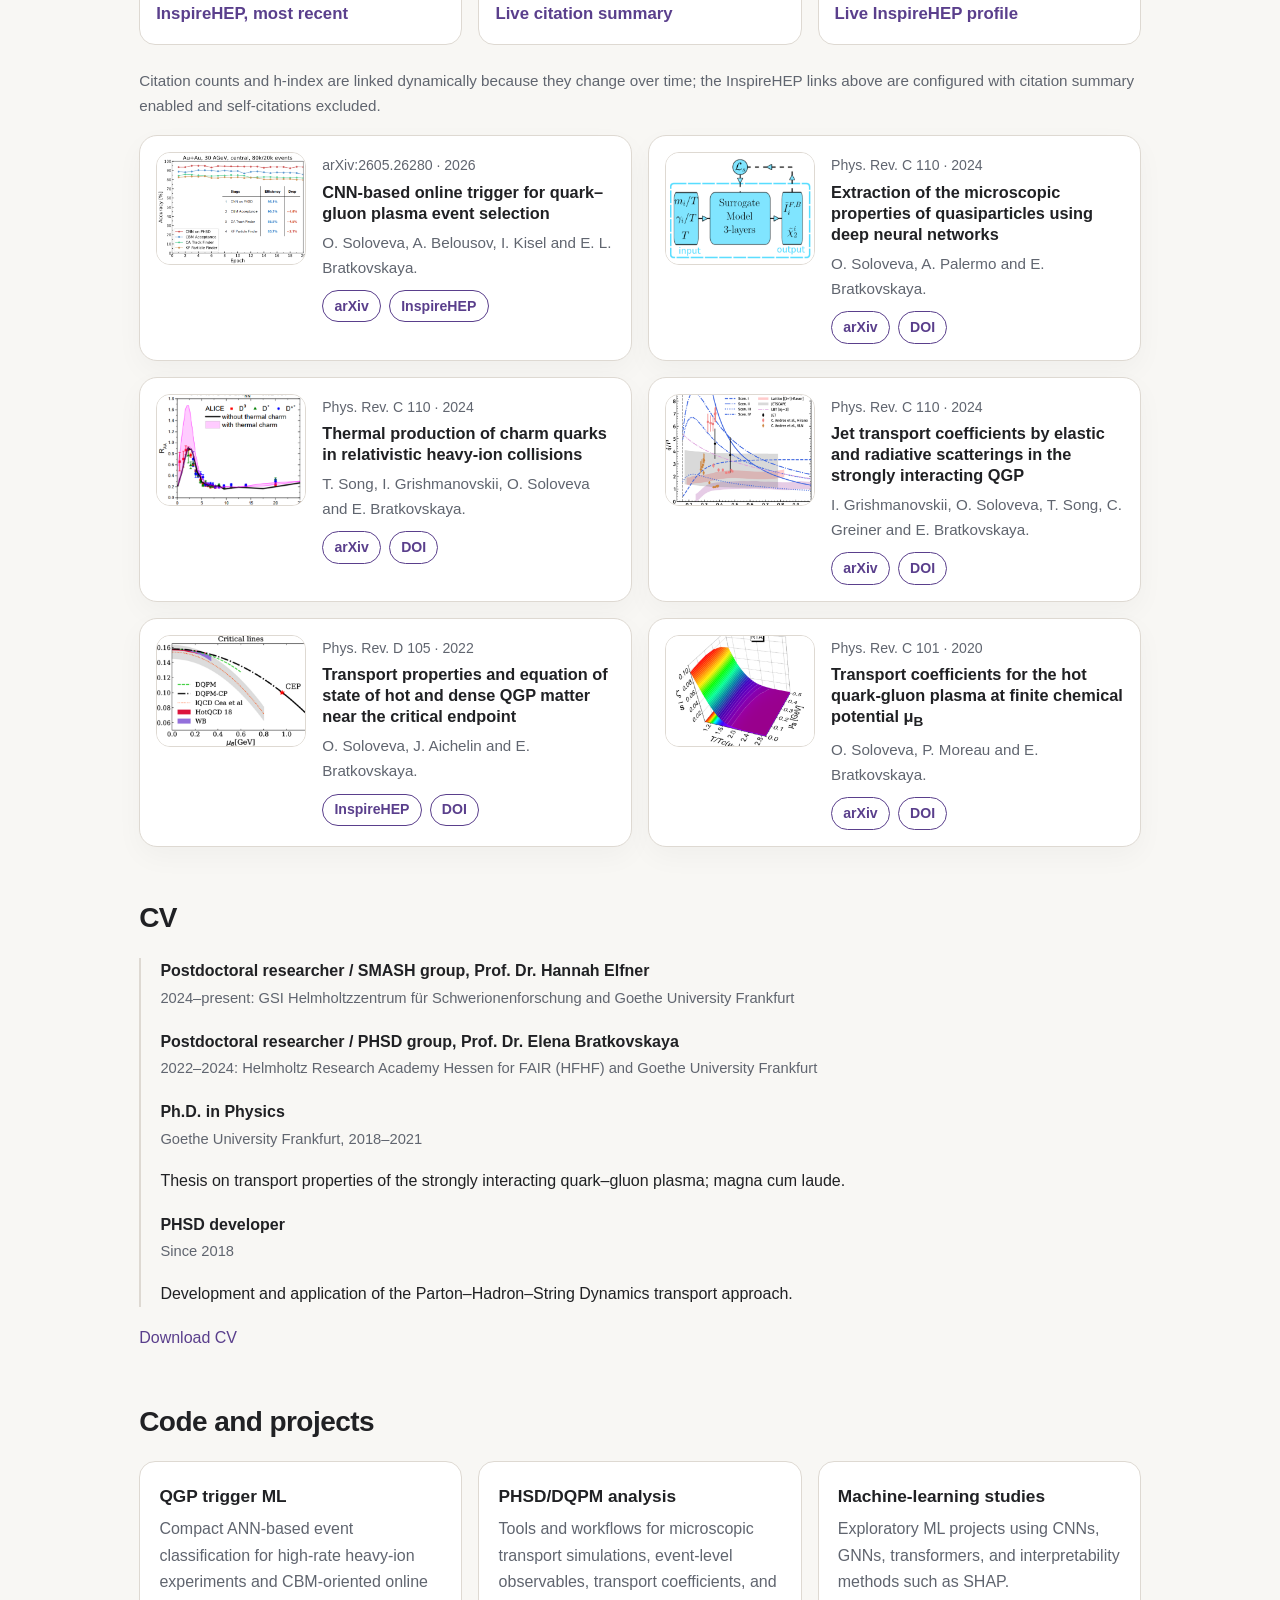
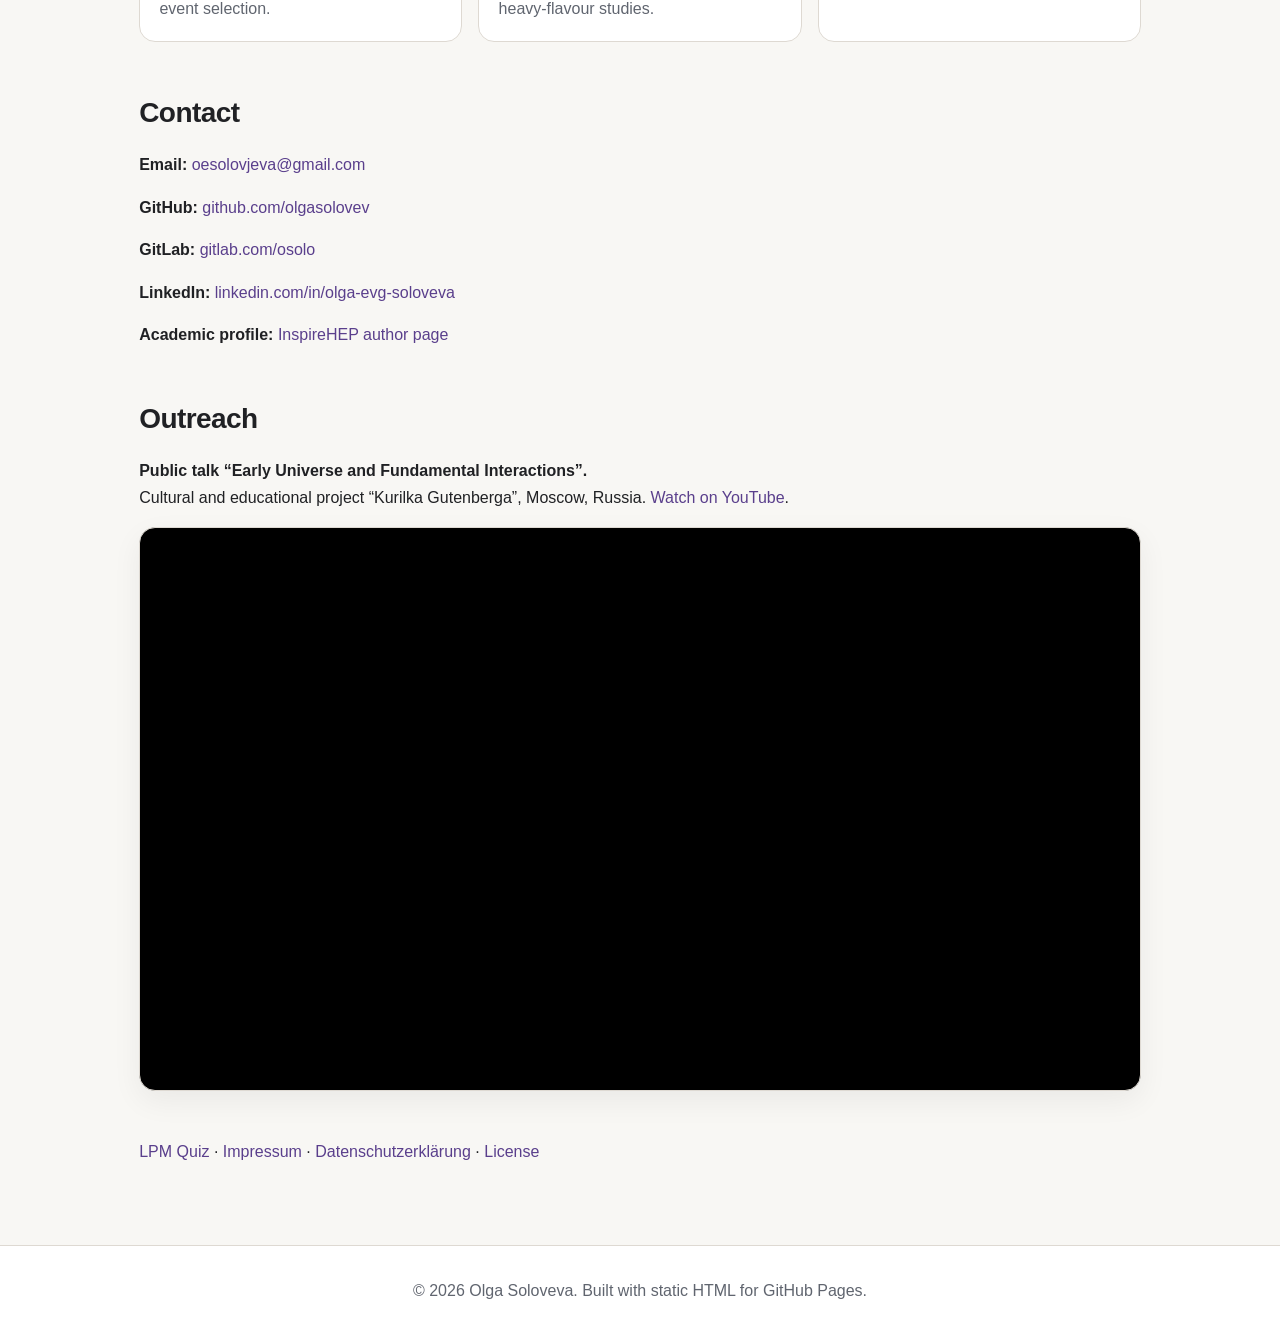
==== commit 1635d2d2: "small amends stats" ====
--- a/index.html
+++ b/index.html
@@ -160,7 +160,7 @@
           <span><a href="https://inspirehep.net/literature?sort=mostrecent&amp;size=25&amp;page=1&amp;q=author%3A%22Soloveva%2C%20Olga%22%20or%20author%3A%22Soloveva%2C%20O%22%20or%20author%3A%22Solovjeva%2C%20O%22&amp;ui-citation-summary=true&amp;ui-exclude-self-citations=true">InspireHEP, most recent</a></span>
         </div>
         <div class="metric">
-          <strong>Citations: 604</strong>
+          <strong>Citations: 607</strong>
           <span><a href="https://inspirehep.net/literature?sort=mostrecent&amp;size=25&amp;page=1&amp;q=author%3A%22Soloveva%2C%20Olga%22%20or%20author%3A%22Soloveva%2C%20O%22%20or%20author%3A%22Solovjeva%2C%20O%22&amp;ui-citation-summary=true&amp;ui-exclude-self-citations=true">Live citation summary</a></span>
         </div>
         <div class="metric">
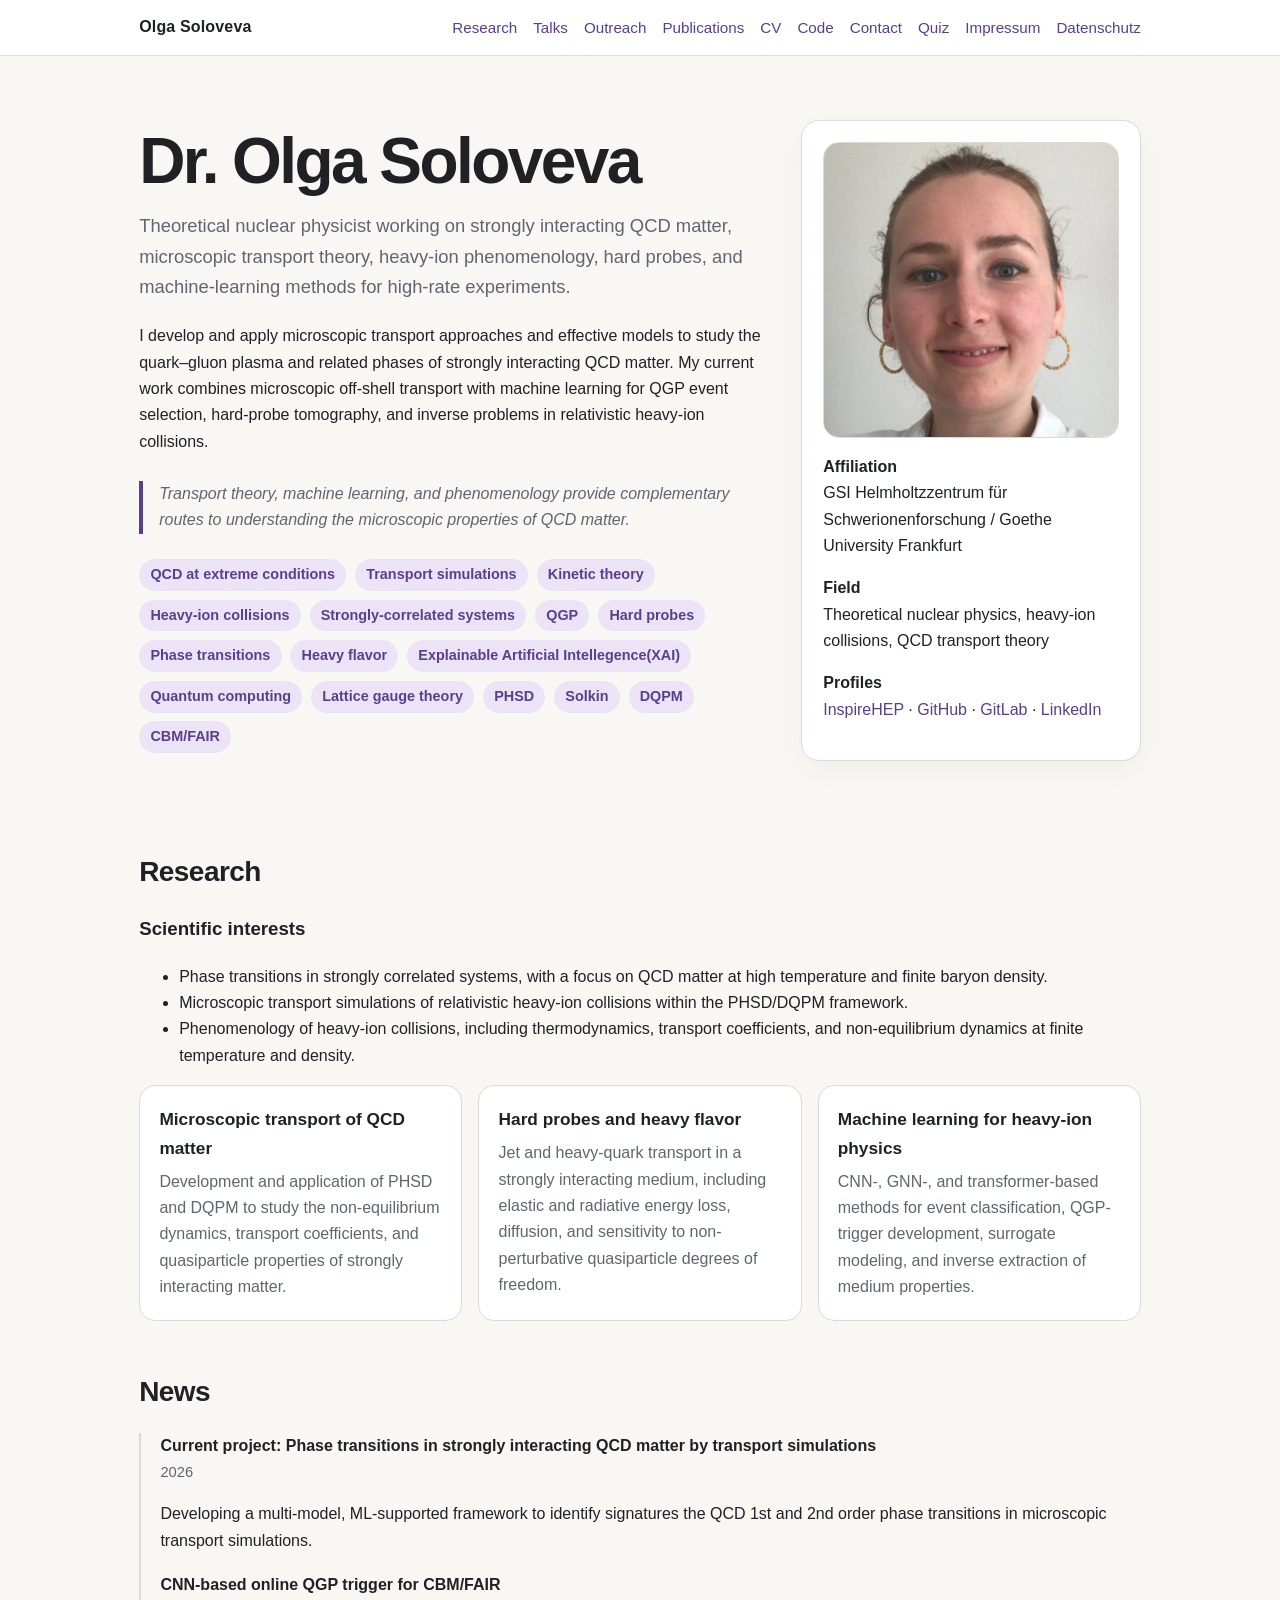
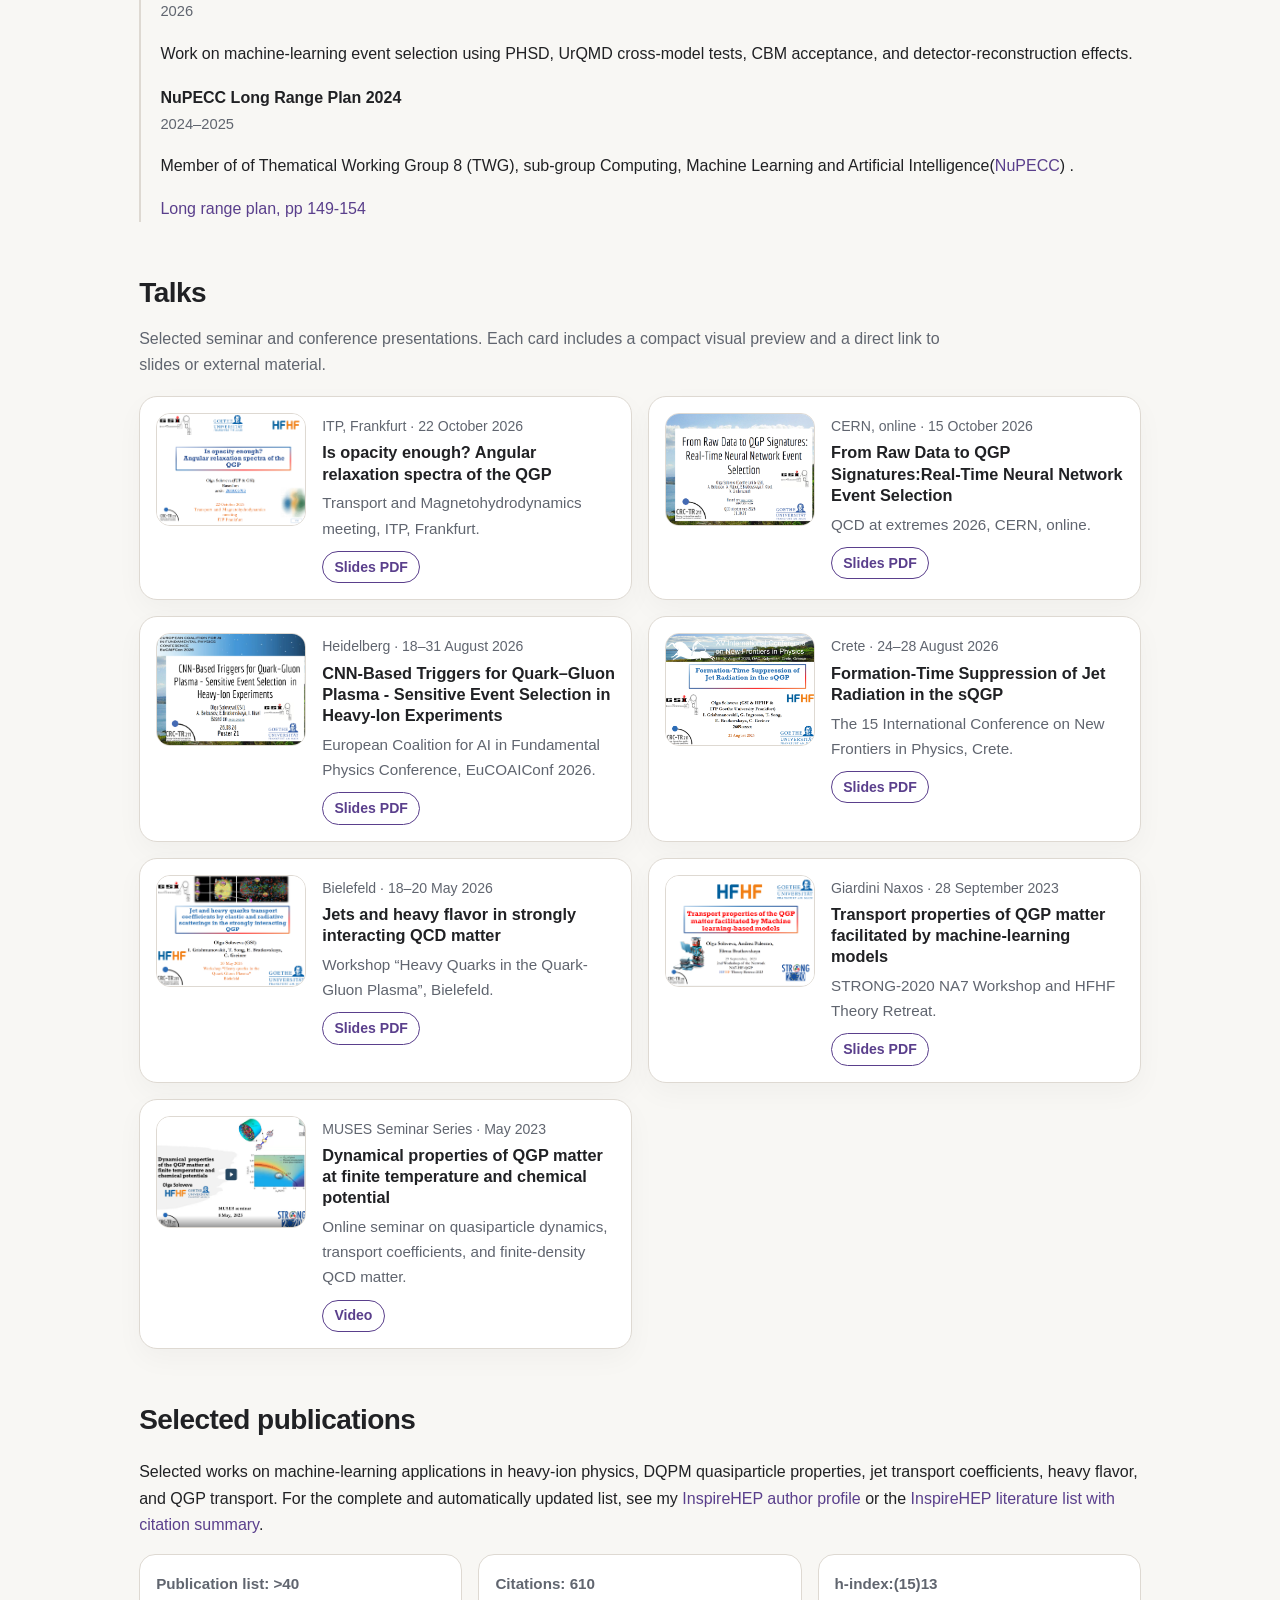
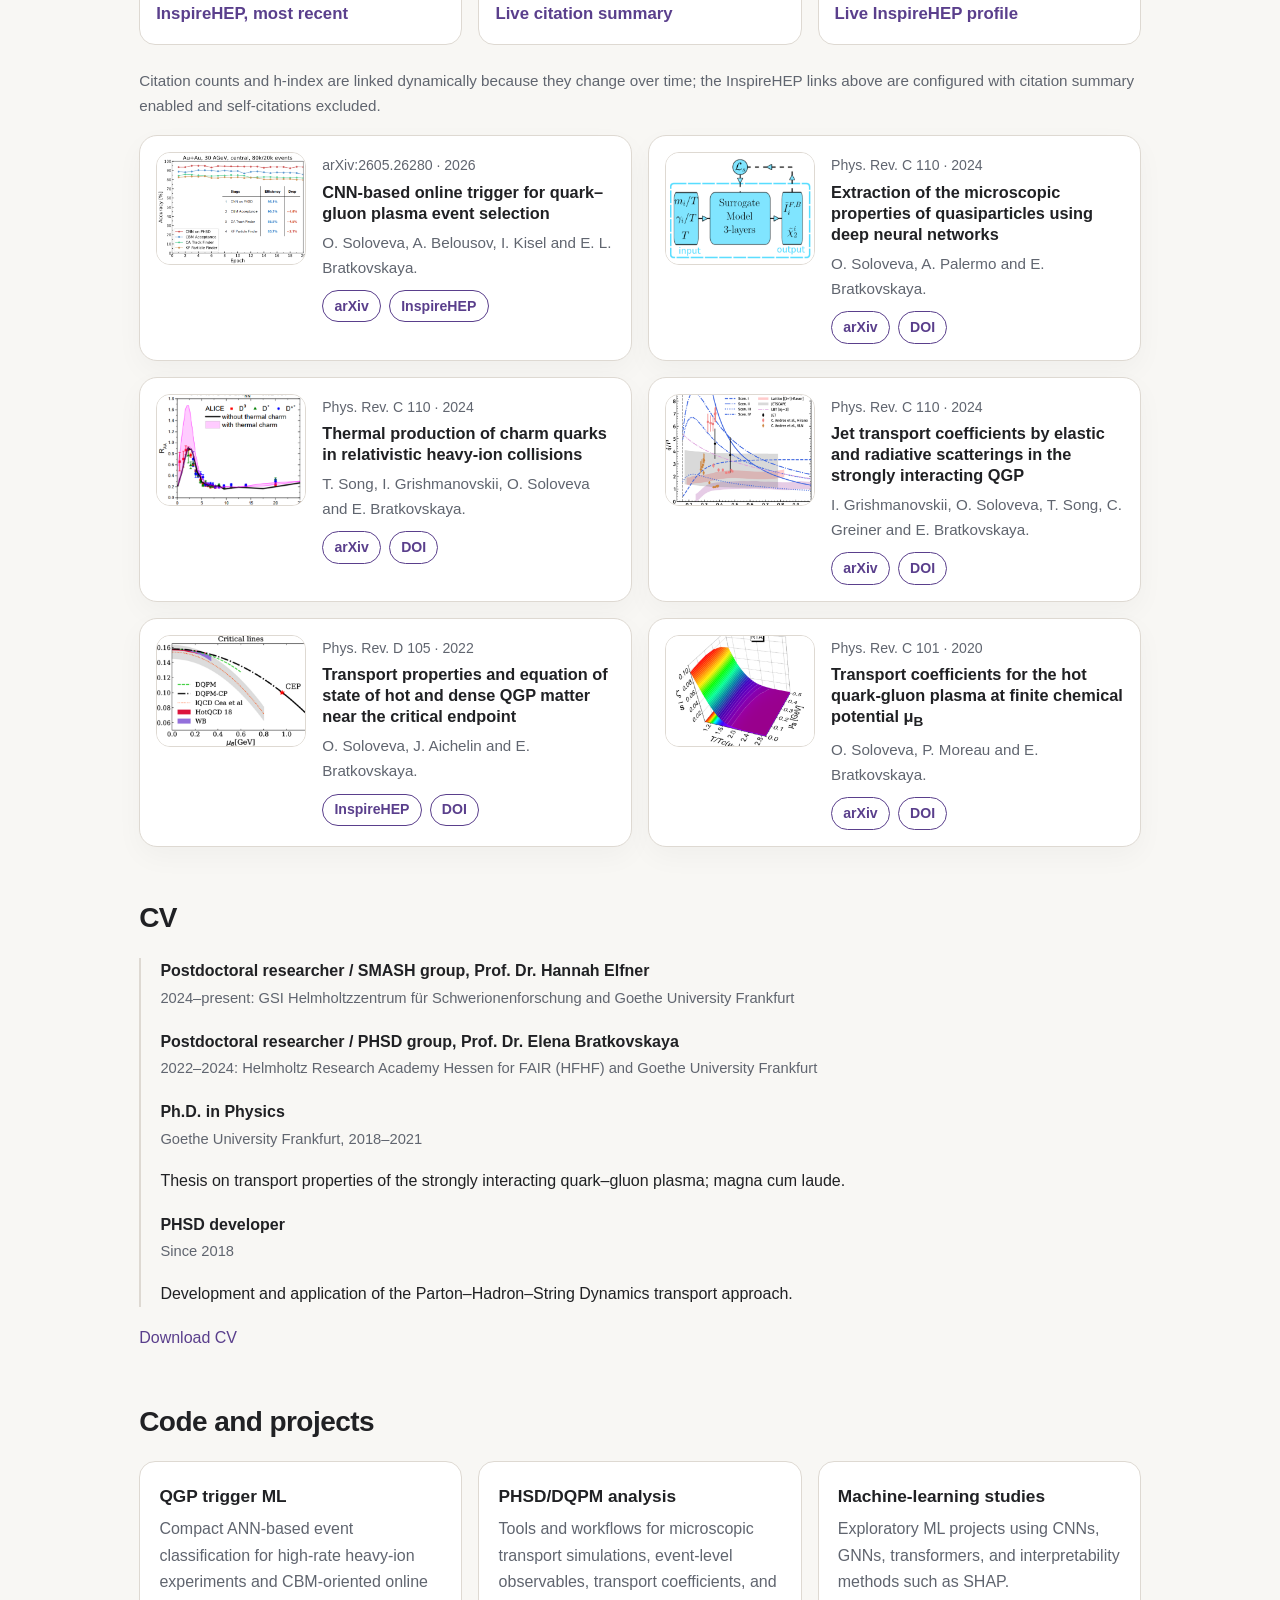
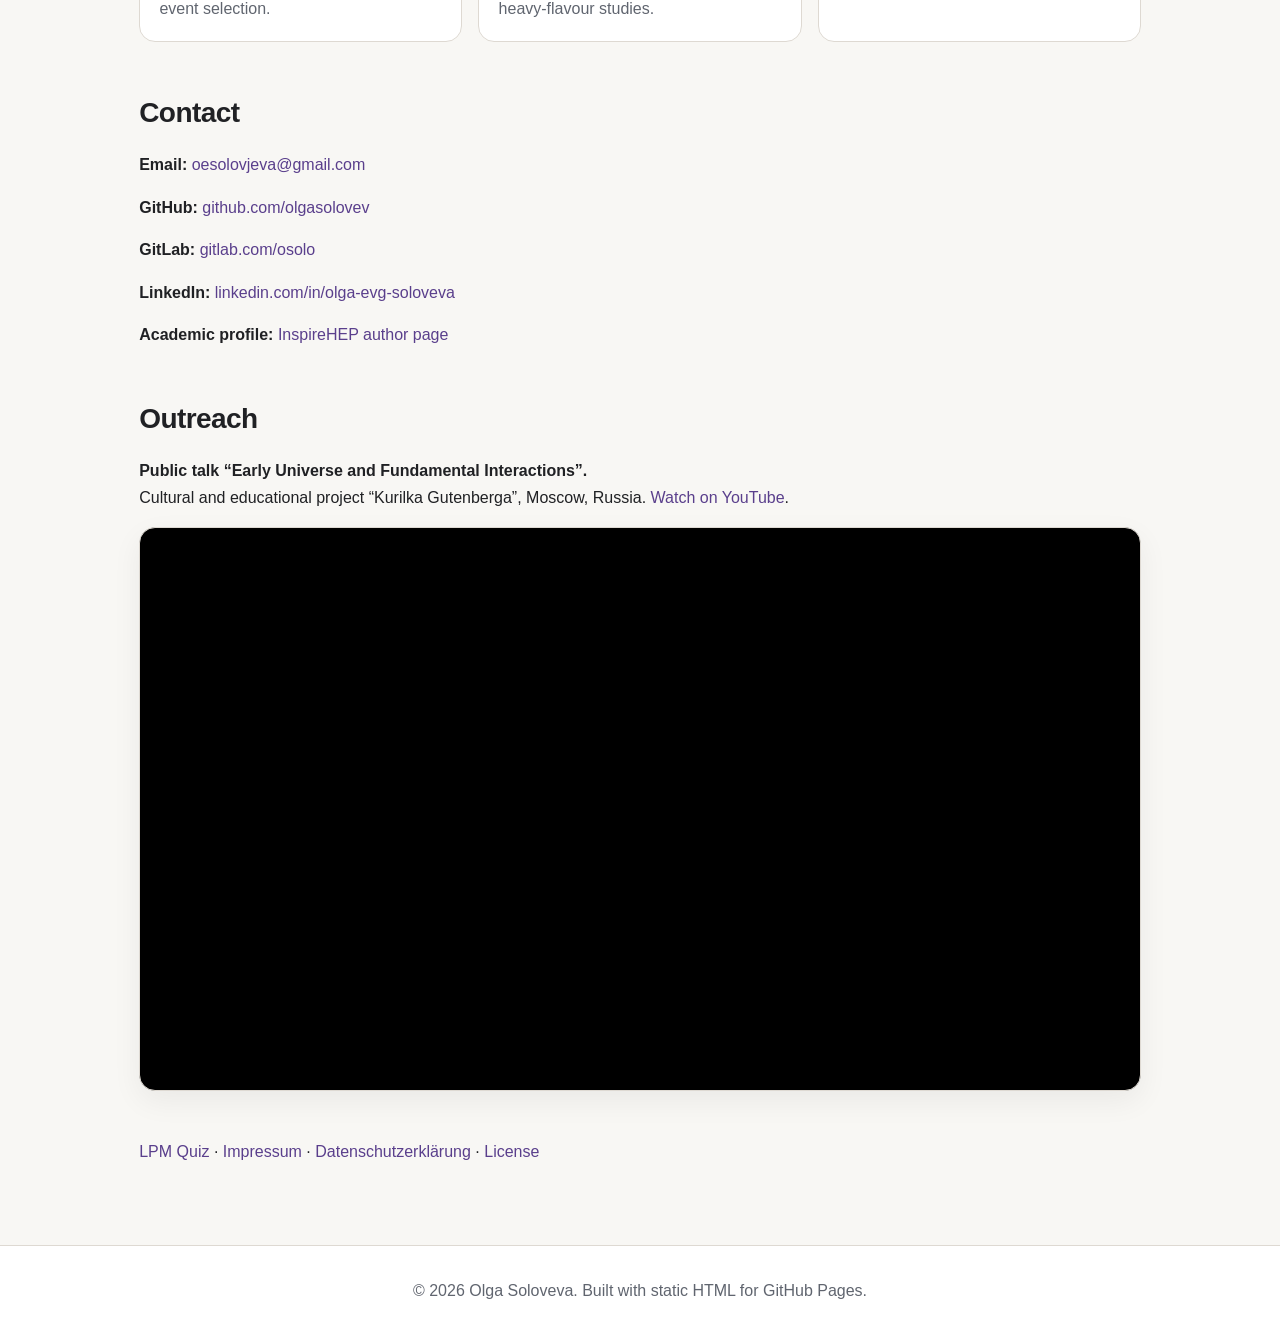
==== commit 7296f1f3: "small amends stats" ====
--- a/index.html
+++ b/index.html
@@ -160,7 +160,7 @@
           <span><a href="https://inspirehep.net/literature?sort=mostrecent&amp;size=25&amp;page=1&amp;q=author%3A%22Soloveva%2C%20Olga%22%20or%20author%3A%22Soloveva%2C%20O%22%20or%20author%3A%22Solovjeva%2C%20O%22&amp;ui-citation-summary=true&amp;ui-exclude-self-citations=true">InspireHEP, most recent</a></span>
         </div>
         <div class="metric">
-          <strong>Citations: 607</strong>
+          <strong>Citations: 610</strong>
           <span><a href="https://inspirehep.net/literature?sort=mostrecent&amp;size=25&amp;page=1&amp;q=author%3A%22Soloveva%2C%20Olga%22%20or%20author%3A%22Soloveva%2C%20O%22%20or%20author%3A%22Solovjeva%2C%20O%22&amp;ui-citation-summary=true&amp;ui-exclude-self-citations=true">Live citation summary</a></span>
         </div>
         <div class="metric">
